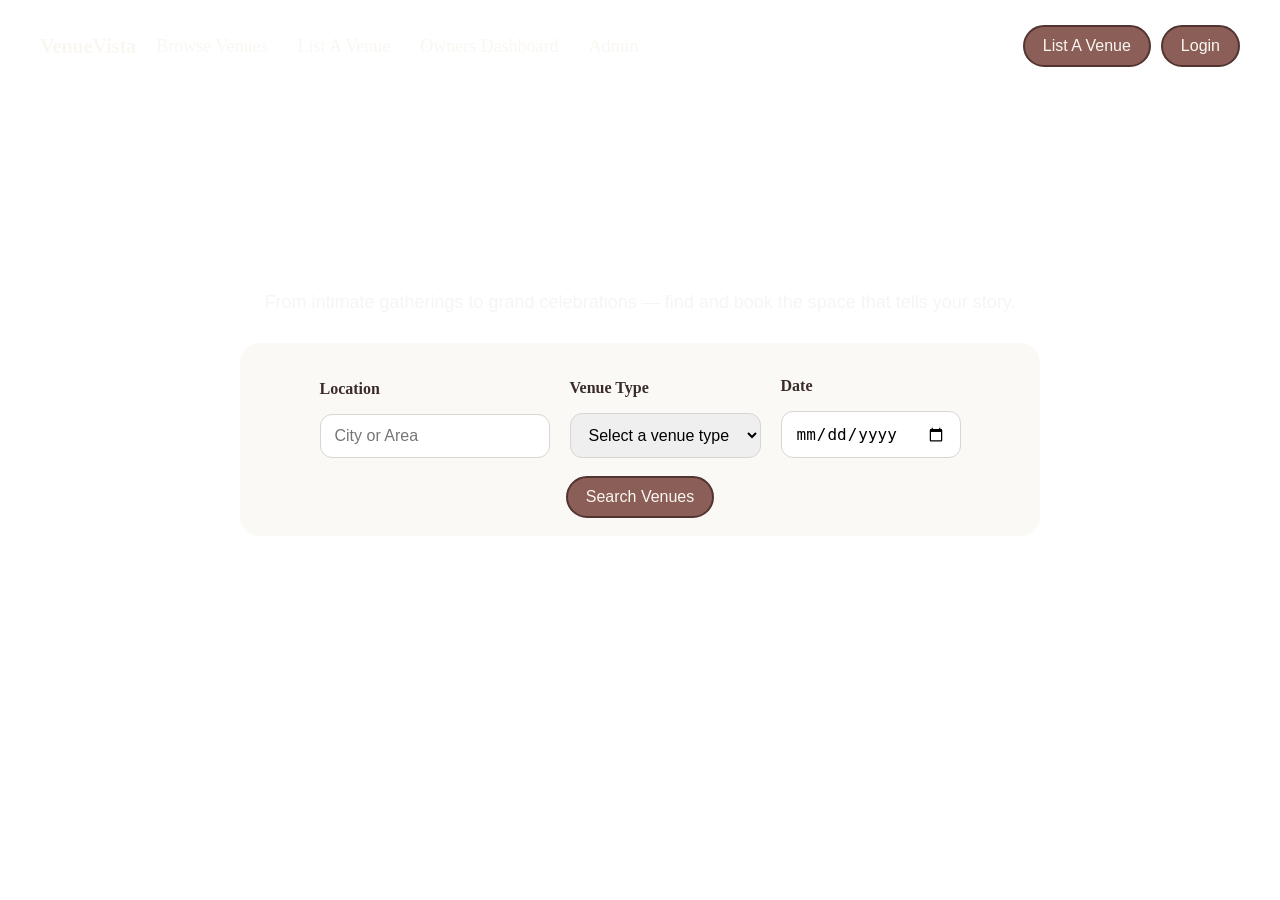
==== frontend/index.html @ 010f822f "first commit" ====
<!doctype html>
<html lang="en">
  <head>
    <meta charset="UTF-8" />
    <meta name="viewport" content="width=device-width, initial-scale=1.0" />
    <title>Hall Reservation system</title>
    <link rel="stylesheet" href="style.css" />
  </head>
  <body>
    <div id="container">
      <div id="nav-bar">
        <a id="logo" href="#">VenueVista</a>
        <nav id="nav-links">
          <a>Browse Venues</a>
          <a>List A Venue</a>
          <a>Owners Dashboard</a>
          <a>Admin</a>
        </nav>
        <div id="nav-buttons">
          <button id="list-venue-button">List A Venue</button>
          <button id="login-button">Login</button>
        </div>
      </div>
    </div>

    <section id="hero-section">
      <div id="hero-text">
        <p id="hero-title">DISCOVER EXTRAORDINARY SPACES</p>
        <h1 id="hero-heading">Every Moment Deserves a Perfect Venue</h1>
        <p id="hero-description">
          From intimate gatherings to grand celebrations — find and book the
          space that tells your story.
        </p>

        <div id="venue-search">
          <div id="venue-search-inputs">
            <div id="location-search">
              <p>Location</p>
              <input type="text" placeholder="City or Area" />
            </div>

            <div id="venue-type-search">
              <p>Venue Type</p>
              <select
                id="venue-type-select"
                name="venueType"
                title="Select a venue type"
                required
              >
                <option value="" selected disabled>Select a venue type</option>
                <option value="Wedding Venue">Wedding Venue</option>
                <option value="Banquet Hall">Banquet Hall</option>
                <option value="Hotel">Hotel</option>
                <option value="Conference Venue">Conference Venue</option>
                <option value="Garden Venue">Garden Venue</option>
                <option value="Seminar Hall">Seminar Hall</option>
                <option value="Auditorium">Auditorium</option>
                <option value="Rooftop venue">Rooftop venue</option>
                <option value="Meeting">Meeting</option>
              </select>
            </div>

            <div id="date-search">
              <p>Date</p>
              <input type="date" name="eventDate" placeholder="Select a date" />
            </div>
          </div>

          <div id="search-btn-container">
            <button id="search-venues-button">Search Venues</button>
          </div>
        </div>
      </div>
    </section>
  </body>
</html>
---- frontend/style.css ----
body {
  margin: 0;
  background-image: url('https://images.unsplash.com/photo-1519225421980-715cb0215aed?w=1920&auto=format&fit=crop&q=80');
  background-size: cover;
  background-position: center;
  background-repeat: no-repeat;
  min-height: 100vh;
}

#container {
  width: 100%;
}

#nav-bar {
  display: flex;
  justify-content: space-between;
  align-items: center;
  gap: 20px;
  min-height: 60px;
  padding: 16px 40px;
  background-color: transparent;
  font-size: 18px;
  color: #faf7f2;
}

#nav-links {
  display: flex;
  gap: 30px;
  flex-wrap: wrap;
  justify-content: center;
}

#nav-links a {
  color: #faf7f2;
  text-decoration: none;
  cursor: pointer;
}

#nav-buttons {
  display: flex;
  gap: 10px;
  margin-left: auto;
}

#login-button,
#list-venue-button,
#search-venues-button {
  color: #faf7f2;
  background-color: #8c5e58;
  border: 2px solid #523530;
  border-radius: 50px;
  padding: 10px 18px;
  cursor: pointer;
  font-size: 16px;
}

#logo {
  display: flex;
  font-size: 20px;
  font-weight: bold;
  text-decoration: none;
  color: #faf7f2;
}

#hero-section {
  display: flex;
  justify-content: center;
  align-items: center;
  padding: 40px 20px 60px;
  background-size: cover;
  background-position: center;
  color: white;
  text-align: center;
}

#hero-text {
  width: min(1200px, 90vw);
  padding: 20px;
  background-color: transparent;
  border-radius: 10px;
}

#hero-title {
  font-size: 14px;
  font-family: Inter, sans-serif;
  letter-spacing: 0.15em;
  font-weight: 600;
}

#hero-heading {
  font-size: clamp(2.5rem, 5vw, 5.5rem);
  margin: 20px 0;
  line-height: 1.1;
}

#hero-description {
  font-size: 18px;
  margin-bottom: 30px;
  font-family: Inter, sans-serif;
  color: #f5f5f5;
}

#venue-search {
  display: flex;
  flex-direction: column;
  justify-content: center;
  align-items: center;
  background-color: rgba(250, 247, 242, 0.7);
  width: min(800px, 85vw);
  margin: 0 auto;
  padding: 18px 20px;
  border-radius: 20px;
  box-sizing: border-box;
}

#venue-search-inputs {
  display: flex;
  flex-direction: row;
  flex-wrap: wrap;
  gap: 20px;
  justify-content: center;
  align-items: end;
  width: 100%;
}

#location-search,
#venue-type-search,
#date-search {
  display: flex;
  flex-direction: column;
  align-items: flex-start;
  min-width: 180px;
  color: #3b2c2a;
  font-weight: 600;
}

#location-search input,
#venue-type-select,
#date-search input {
  width: 100%;
  min-width: 180px;
  padding: 12px 14px;
  border: 1px solid #d9d5d0;
  border-radius: 12px;
  font-size: 16px;
  box-sizing: border-box;
}

#search-btn-container {
  margin-top: 18px;
}

@media (max-width: 768px) {
  #nav-bar {
    flex-wrap: wrap;
    justify-content: center;
    padding: 18px 20px;
  }

  #nav-links {
    gap: 12px 20px;
  }

  #nav-buttons {
    margin-left: 0;
    width: 100%;
    justify-content: center;
  }

  #venue-search-inputs {
    flex-direction: column;
    align-items: stretch;
  }

  #location-search,
  #venue-type-search,
  #date-search {
    width: 100%;
  }

  #location-search input,
  #venue-type-select,
  #date-search input {
    width: 100%;
  }
}
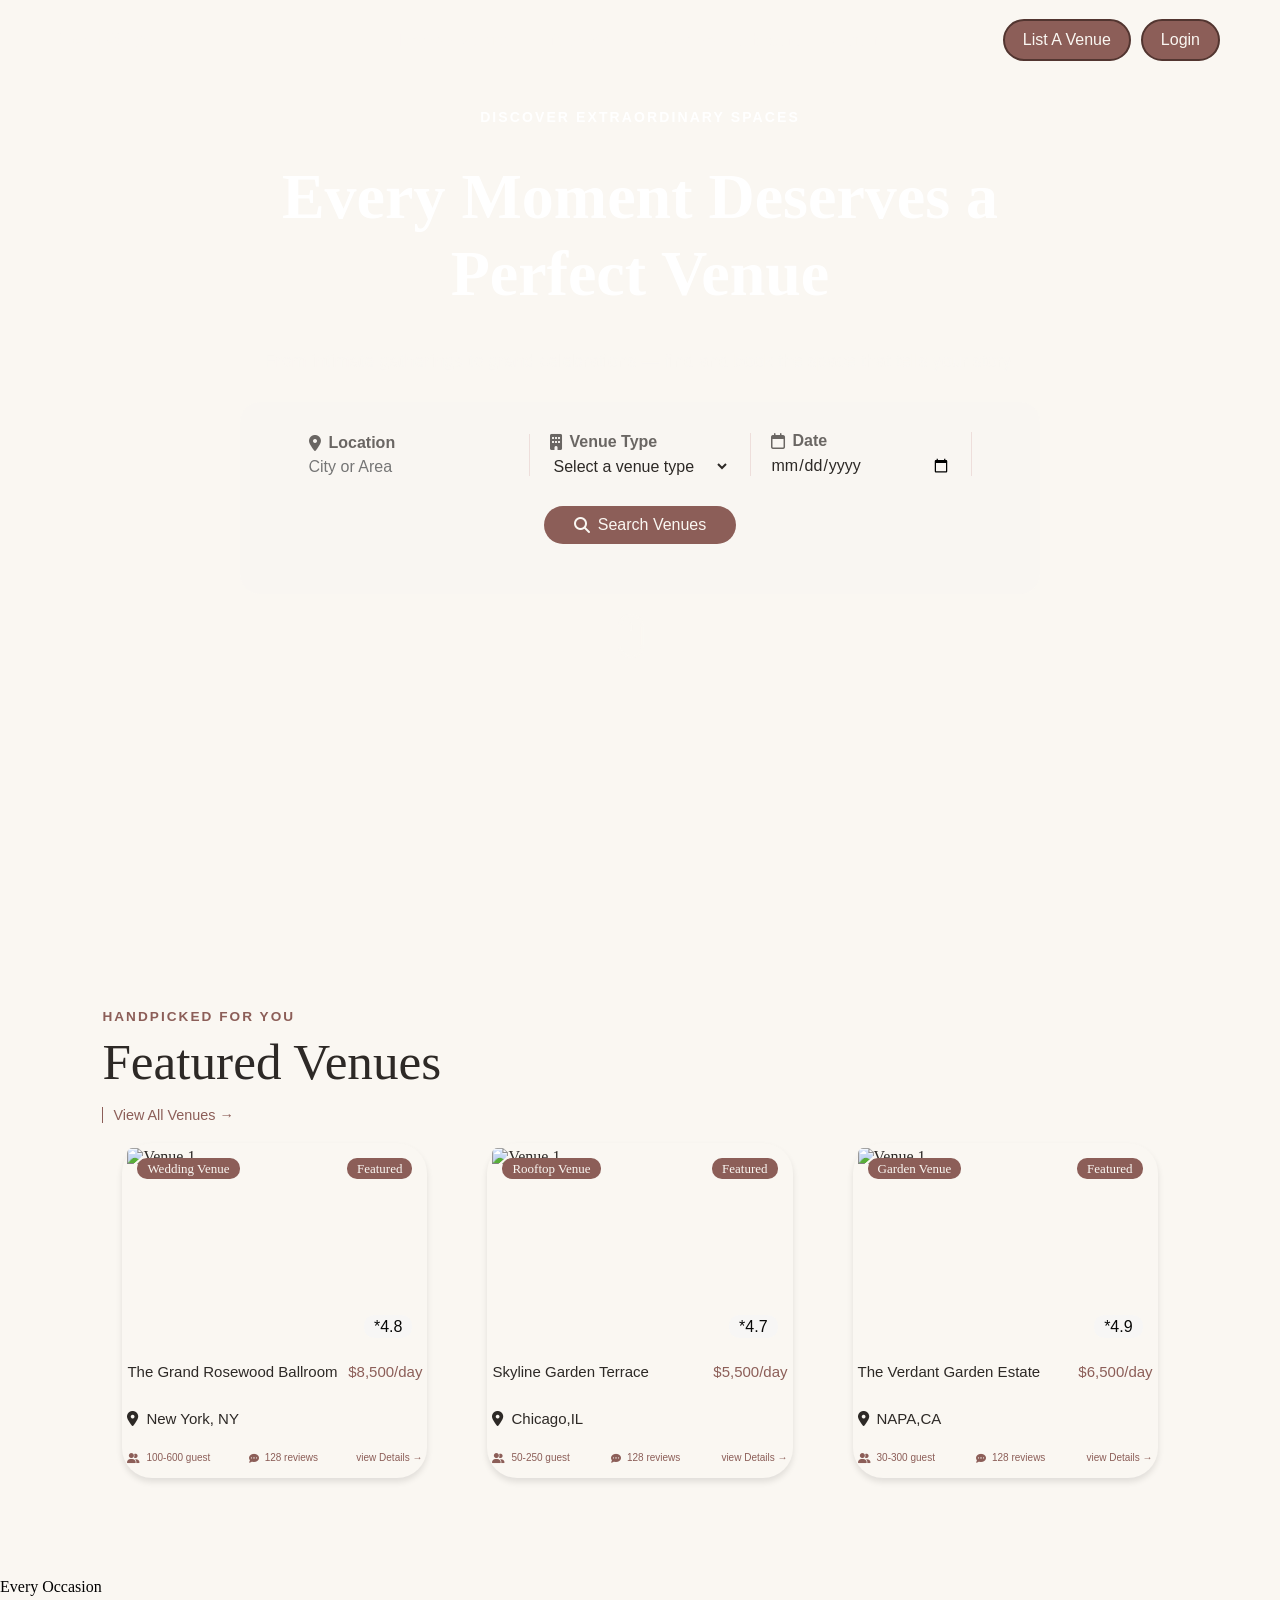
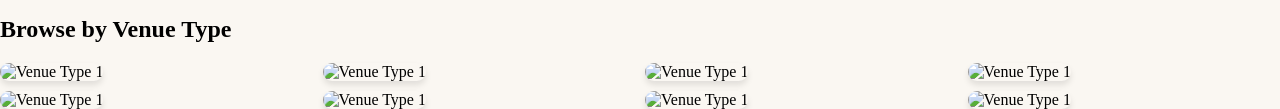
==== commit 6518e3b1: "add hero section, venue search form, and featured venues; enhance styles" ====
--- a/frontend/index.html
+++ b/frontend/index.html
@@ -4,26 +4,33 @@
     <meta charset="UTF-8" />
     <meta name="viewport" content="width=device-width, initial-scale=1.0" />
     <title>Hall Reservation system</title>
+    <link
+      rel="stylesheet"
+      href="https://cdnjs.cloudflare.com/ajax/libs/font-awesome/6.7.2/css/all.min.css"
+      integrity="sha512-Evv84Mr4kqVGRNSgIGL/F/aIDqQb7xQ2vcrdIwxfjThSH8CSR7PBEakCr51Ck+w+/U6swU2Im1vVX0SVk9ABhg=="
+      crossorigin="anonymous"
+      referrerpolicy="no-referrer"
+    />
     <link rel="stylesheet" href="style.css" />
   </head>
   <body>
-    <div id="container">
-      <div id="nav-bar">
-        <a id="logo" href="#">VenueVista</a>
-        <nav id="nav-links">
-          <a>Browse Venues</a>
-          <a>List A Venue</a>
-          <a>Owners Dashboard</a>
-          <a>Admin</a>
-        </nav>
-        <div id="nav-buttons">
-          <button id="list-venue-button">List A Venue</button>
-          <button id="login-button">Login</button>
+    <section id="hero-section">
+      <div id="container">
+        <div id="nav-bar">
+          <a id="logo" href="#">VenueVista</a>
+          <nav id="nav-links">
+            <a>Browse Venues</a>
+            <a>List A Venue</a>
+            <a>Owners Dashboard</a>
+            <a>Admin</a>
+          </nav>
+          <div id="nav-buttons">
+            <button id="list-venue-button">List A Venue</button>
+            <button id="login-button">Login</button>
+          </div>
         </div>
       </div>
-    </div>
-
-    <section id="hero-section">
+
       <div id="hero-text">
         <p id="hero-title">DISCOVER EXTRAORDINARY SPACES</p>
         <h1 id="hero-heading">Every Moment Deserves a Perfect Venue</h1>
@@ -32,15 +39,26 @@
           space that tells your story.
         </p>
 
-        <div id="venue-search">
+        <form id="venue-search">
           <div id="venue-search-inputs">
             <div id="location-search">
-              <p>Location</p>
-              <input type="text" placeholder="City or Area" />
+              <p>
+                <i class="fa-solid fa-location-dot" aria-hidden="true"></i>
+                Location
+              </p>
+              <input
+                id="location-input"
+                type="text"
+                placeholder="City or Area"
+                required
+              />
             </div>
 
             <div id="venue-type-search">
-              <p>Venue Type</p>
+              <p>
+                <i class="fa-solid fa-building" aria-hidden="true"></i> Venue
+                Type
+              </p>
               <select
                 id="venue-type-select"
                 name="venueType"
@@ -61,16 +79,161 @@
             </div>
 
             <div id="date-search">
-              <p>Date</p>
-              <input type="date" name="eventDate" placeholder="Select a date" />
+              <p>
+                <i class="fa-regular fa-calendar" aria-hidden="true"></i> Date
+              </p>
+              <input
+                id="event-date-input"
+                type="date"
+                name="eventDate"
+                placeholder="Select a date"
+                required
+              />
             </div>
           </div>
 
           <div id="search-btn-container">
-            <button id="search-venues-button">Search Venues</button>
-          </div>
+            <button id="search-venues-button" type="submit">
+              <i class="fa-solid fa-magnifying-glass" aria-hidden="true"></i>
+              Search Venues
+            </button>
+          </div>
+          <p id="search-message" role="status" aria-live="polite"></p>
+        </form>
+        <div id="mouse-image">
+          <img src="images/mouse.png" alt="Hero Image" />
         </div>
       </div>
     </section>
+
+    <section id="featured-venue">
+      <div>
+        <p>Handpicked for You</p>
+        <h2>Featured Venues</h2>
+        <a href="#">View All Venues →</a>
+
+        <div id="featured-venue-cards">
+          <div id="venue-card">
+            <div id="venue-card-image">
+              <img
+                src="https://images.unsplash.com/photo-1519225421980-715cb0215aed?w=1920&auto=format&fit=crop&q=80"
+                alt="Venue 1"
+              />
+              <div id="hall-type-tag">Wedding Venue</div>
+              <div id="featured-tag">Featured</div>
+              <div id="rating-tag">*4.8</div>
+            </div>
+
+            <div id="location-details">
+              <p>The Grand Rosewood Ballroom</p>
+              <p id="cost">$8,500/day</p><br>
+              <p>
+                <i class="fa-solid fa-location-dot" aria-hidden="true"></i> New
+                York, NY
+              </p>
+              
+            </div>
+            <div id="hall-details">
+              <p>
+                <i class="fa-solid fa-user-group" aria-hidden="true"></i>
+                100-600 guest
+              </p>
+              <p>
+                <i class="fa-solid fa-comment-dots" aria-hidden="true"></i> 128
+                reviews
+              </p>
+              <a href="#">view Details → </a>
+            </div>
+          </div>
+
+          <div id="venue-card">
+            <div id="venue-card-image">
+              <img
+                src="https://images.unsplash.com/photo-1555396273-367ea4eb4db5?w=1200&auto=format&fit=crop&q=80"
+                alt="Venue 1"
+              />
+              <div id="hall-type-tag">Rooftop Venue</div>
+              <div id="featured-tag">Featured</div>
+              <div id="rating-tag">*4.7</div>
+            </div>
+
+            <div id="location-details">
+              <p>Skyline Garden Terrace</p>
+              <p id="cost">$5,500/day</p><br>
+              <p>
+                <i class="fa-solid fa-location-dot" aria-hidden="true"></i>
+                Chicago,IL
+              </p>
+              
+            </div>
+            <div id="hall-details">
+              <p>
+                <i class="fa-solid fa-user-group" aria-hidden="true"></i> 50-250
+                guest
+              </p>
+              <p>
+                <i class="fa-solid fa-comment-dots" aria-hidden="true"></i> 128
+                reviews
+              </p>
+              <a href="#">view Details → </a>
+            </div>
+          </div>
+
+          <div id="venue-card">
+            <div id="venue-card-image">
+              <img
+                src="https://images.unsplash.com/photo-1530103862676-de8c9debad1d?w=1200&auto=format&fit=crop&q=80"
+                alt="Venue 1"
+              />
+              <div id="hall-type-tag">Garden Venue</div>
+              <div id="featured-tag">Featured</div>
+              <div id="rating-tag">*4.9</div>
+            </div>
+
+            <div id="location-details">
+              <p>The Verdant Garden Estate</p>
+              <p id="cost">$6,500/day</p><br>
+              <p id>
+                <i class="fa-solid fa-location-dot" aria-hidden="true"></i>
+                NAPA,CA
+              </p>
+              
+            </div>
+            <div id="hall-details">
+              <p>
+                <i class="fa-solid fa-user-group" aria-hidden="true"></i> 30-300
+                guest
+              </p>
+              <p>
+                <i class="fa-solid fa-comment-dots" aria-hidden="true"></i> 128
+                reviews
+              </p>
+              <a href="#">view Details → </a>
+            </div>
+          </div>
+        </div>
+      </div>
+    </section>
+
+    <section id="browse-venue-type">
+      <div>
+
+       <p>Every Occasion</p>
+       <h1>Browse by Venue Type</h1>
+
+       <div id="venue-type-cards">
+        <div><img src="https://images.unsplash.com/photo-1519167758481-83f550bb49b3?w=400&auto=format&fit=crop&q=60" alt="Venue Type 1"></div>
+        <div><img src="https://images.unsplash.com/photo-1464366400600-7168b8af9bc3?w=400&auto=format&fit=crop&q=60" alt="Venue Type 1"></div>
+        <div><img src="https://images.unsplash.com/photo-1511578314322-379afb476865?w=400&auto=format&fit=crop&q=60" alt="Venue Type 1"></div>
+        <div><img src="https://images.unsplash.com/photo-1530103862676-de8c9debad1d?w=400&auto=format&fit=crop&q=60"" alt="Venue Type 1"></div>
+        <div><img src="https://images.unsplash.com/photo-1555396273-367ea4eb4db5?w=400&auto=format&fit=crop&q=60" alt="Venue Type 1"></div>
+        <div><img src="https://images.unsplash.com/photo-1566073771259-6a8506099945?w=400&auto=format&fit=crop&q=60" alt="Venue Type 1"></div>
+        <div><img src="https://images.unsplash.com/photo-1540575467063-178a50c2df87?w=400&auto=format&fit=crop&q=60"" alt="Venue Type 1"></div>
+        <div><img src="https://images.unsplash.com/photo-1497366216548-37526070297c?w=400&auto=format&fit=crop&q=60" alt="Venue Type 1"></div>
+       </div>
+
+      </div>
+    </section>
+    <script src="script.js" defer></script>
   </body>
 </html>
--- a/frontend/style.css
+++ b/frontend/style.css
@@ -1,5 +1,21 @@
 body {
   margin: 0;
+  font-family: Georgia, serif;
+  background-color: #faf7f2;
+  background-size: cover;
+  background-position: center;
+  background-repeat: no-repeat;
+  min-height: 100vh;
+}
+
+#hero-section {
+  display: flex;
+  flex-direction: column;
+  align-items: stretch;
+  justify-content: flex-start;
+  padding: 5px 20px 40px;
+  color: white;
+  text-align: center;
   background-image: url('https://images.unsplash.com/photo-1519225421980-715cb0215aed?w=1920&auto=format&fit=crop&q=80');
   background-size: cover;
   background-position: center;
@@ -9,18 +25,21 @@
 
 #container {
   width: 100%;
+ 
 }
 
 #nav-bar {
-  display: flex;
-  justify-content: space-between;
+  display: grid;
+  grid-template-columns: 1fr auto 1fr;
   align-items: center;
   gap: 20px;
   min-height: 60px;
-  padding: 16px 40px;
+  padding: 5px 40px;
   background-color: transparent;
   font-size: 18px;
   color: #faf7f2;
+ 
+ 
 }
 
 #nav-links {
@@ -28,6 +47,7 @@
   gap: 30px;
   flex-wrap: wrap;
   justify-content: center;
+  justify-self: center;
 }
 
 #nav-links a {
@@ -39,7 +59,7 @@
 #nav-buttons {
   display: flex;
   gap: 10px;
-  margin-left: auto;
+  justify-self: end;
 }
 
 #login-button,
@@ -62,19 +82,13 @@
   color: #faf7f2;
 }
 
-#hero-section {
-  display: flex;
-  justify-content: center;
-  align-items: center;
-  padding: 40px 20px 60px;
-  background-size: cover;
-  background-position: center;
-  color: white;
-  text-align: center;
-}
-
 #hero-text {
+  display: flex;
+  flex-direction: column;
+  align-items: center;
+  box-sizing: border-box;
   width: min(1200px, 90vw);
+  margin: 0 auto;
   padding: 20px;
   background-color: transparent;
   border-radius: 10px;
@@ -88,16 +102,20 @@
 }
 
 #hero-heading {
+  font-family: Cormorant-Garamond,serif;
   font-size: clamp(2.5rem, 5vw, 5.5rem);
   margin: 20px 0;
-  line-height: 1.1;
+  line-height: 1.2;
+  max-width: 800px;
+  align-self: center;
+  justify-self: center;
 }
 
 #hero-description {
   font-size: 18px;
   margin-bottom: 30px;
   font-family: Inter, sans-serif;
-  color: #f5f5f5;
+  color: #faf7f2b3;
 }
 
 #venue-search {
@@ -121,6 +139,7 @@
   justify-content: center;
   align-items: end;
   width: 100%;
+  padding: 12px;
 }
 
 #location-search,
@@ -130,8 +149,20 @@
   flex-direction: column;
   align-items: flex-start;
   min-width: 180px;
-  color: #3b2c2a;
-  font-weight: 600;
+  color: #2d2926b3;
+  border-right: 1px solid #d4a5a54d;
+  font-family: Inter, sans-serif;
+  font-weight: 700;
+  padding-right: 20px;
+}
+
+#location-search p,
+#venue-type-search p,
+#date-search p {
+  margin: 0 0 6px;
+  display: inline-flex;
+  align-items: center;
+  gap: 8px;
 }
 
 #location-search input,
@@ -139,20 +170,40 @@
 #date-search input {
   width: 100%;
   min-width: 180px;
-  padding: 12px 14px;
-  border: 1px solid #d9d5d0;
+  padding: 0 0;
   border-radius: 12px;
   font-size: 16px;
   box-sizing: border-box;
+  border: none;
+  background-color: transparent;
+  color:#2d2926;
+  font-family: Inter, sans-serif;
 }
 
 #search-btn-container {
   margin-top: 18px;
+
+}
+
+#search-venues-button {
+  display: inline-flex;
+  align-items: center;
+  justify-content: center;
+  gap: 8px;
+  width: 100%;
+  max-width: 200px;
+  padding: 10px 30px;
+  font-size: 16px;
+  border-radius: 50px;
+  background-color: #8c5e58;
+  color: #faf7f2;
+  border: none;
+  cursor: pointer;
 }
 
 @media (max-width: 768px) {
   #nav-bar {
-    flex-wrap: wrap;
+    grid-template-columns: 1fr;
     justify-content: center;
     padding: 18px 20px;
   }
@@ -184,3 +235,225 @@
     width: 100%;
   }
 }
+
+#mouse-image img{
+  width: 44px;
+  margin:20px;
+  animation: mouse-bob 1.8s ease-in-out infinite;
+  transform-origin: center;
+}
+
+@keyframes mouse-bob {
+  0%,
+  100% {
+    transform: translateY(0);
+    opacity: 0.95;
+  }
+  50% {
+    transform: translateY(10px);
+    opacity: 0.65;
+  }
+}
+
+@media (prefers-reduced-motion: reduce) {
+  #mouse-image img {
+    animation: none;
+  }
+}
+
+#search-message {
+  min-height: 1.25em;
+  margin: 12px 0 0;
+  color: #523530;
+  font-family: Georgia, serif;
+}
+
+#featured-venue {
+  padding: 64px 8vw;
+  color: #2d2926;
+  background: #faf7f2;
+}
+
+#featured-venue > div > p {
+  margin: 0 0 8px;
+  color: #8c5e58;
+  font-family: Arial, sans-serif;
+  font-size: 0.85rem;
+  font-weight: 700;
+  letter-spacing: 0.15em;
+  text-transform: uppercase;
+}
+
+#featured-venue h2 {
+  margin: 0;
+  font-size: clamp(1rem, 4vw, 3.5rem);
+  font-family: Cormorant-Garamond, serif;
+  font-weight: 100;
+}
+
+#featured-venue > div > a {
+  display: flex;
+  margin-top: 16px;
+  font-family: Inter, sans-serif;
+  font-size: 0.9rem;
+  color: #8c5e58;
+  text-decoration:none;
+  padding: 0 10px;
+  border-left: 1px solid #8c5e58;
+  justify-self: flex-end;
+}
+
+#featured-venue-cards{
+  display: grid;
+  grid-template-columns: repeat(3, 1fr);
+  gap: 20px;
+}
+
+#venue-card {
+  padding: 5px;
+  margin: 20px;
+  background-color: #faf7f2;
+  border-radius: 30px;
+  box-shadow: 0px 4px 6px rgba(0, 0, 0, 0.1);
+  transform: scale(1);
+  transition: transform 0.7s ease-out, box-shadow 0.7s ease-out;
+}
+
+#venue-card:hover{
+  transform: scale(1.05);
+  box-shadow: 0px 12px 24px rgba(0, 0, 0, 0.16);
+  transition: transform 0.4s ease-in, box-shadow 0.4s ease-in;
+}
+
+
+#venue-card img {
+  width: 100%;
+  height: 100%;
+  border-radius: 5px;
+  display: block;
+  object-fit: cover;
+}
+
+#venue-card-image {
+  position: relative;
+  border-radius: 5px;
+  overflow: hidden;
+  height:200px;
+}
+
+
+#hall-type-tag,#featured-tag{
+  background-color: #8c5e58;
+  border-radius: 10px;
+  width: fit-content;
+  padding: 2.5px 10px;
+  font-size: small;
+  color:#faf7f2;
+  position: absolute;
+  top: 10px;
+  z-index: 1;
+}
+
+#hall-type-tag{
+  left: 10px;
+}
+
+#featured-tag{
+  right: 10px;
+  font-family:Cormorant-Garamond,serif;
+}
+
+#location-details p{
+letter-spacing: 0;
+font-family:Inter,sans-serif;
+display: inline-flex;
+align-items: center;
+font-size: 15px;
+gap: 8px;
+}
+
+#cost{
+  font-family:Inter,sans-serif;
+  font-size: 15px;
+  color:#8c5e58;
+  letter-spacing: 0;
+  float:inline-end;
+  
+
+}
+
+#rating-tag{
+  font-family:Inter,sans-serif;
+  background-color: #f7f6f6b2;
+  border-radius: 10px;
+  width: fit-content;
+  padding: 2.5px 10px;
+  font-size: medium;
+  color:#080807;
+  position: absolute;
+  bottom: 10px;
+  right: 10px;
+}
+
+#hall-details{
+  display: flex;
+  justify-content: space-between;
+  align-items: center;
+  font-family: Inter, sans-serif;
+  font-size: 10px;
+  color:#8c5e58;
+  letter-spacing: normal;
+}
+
+#hall-details p {
+  display: inline-flex;
+  align-items: center;
+  gap: 6px;
+}
+
+#hall-details a{
+  text-decoration:none;
+  justify-content: space-between;
+  align-items: center;
+  font-family: Inter, sans-serif;
+  font-size: 10px;
+  color: #8c5e58;
+}
+
+
+@media (max-width: 1024px) {
+  #featured-venue-cards {
+    grid-template-columns: repeat(2, 1fr);
+  }
+}
+
+@media (max-width: 640px) {
+  #featured-venue-cards {
+    grid-template-columns: 1fr;
+  }
+
+  #venue-card {
+    margin: 12px 0;
+  }
+}
+
+
+
+#venue-type-cards{
+  display: grid;
+  grid-template-columns: repeat(4, 1fr);
+  gap: 10px;
+ 
+}
+
+#venue-type-cards div img{
+  background-color: #faf7f2;
+  border-radius: 30px;
+  box-shadow: 0px 4px 6px rgba(0, 0, 0, 0.1);
+  width: 250px;
+  height: 125px;
+}
+
+#browse-venue-type div p{
+
+}
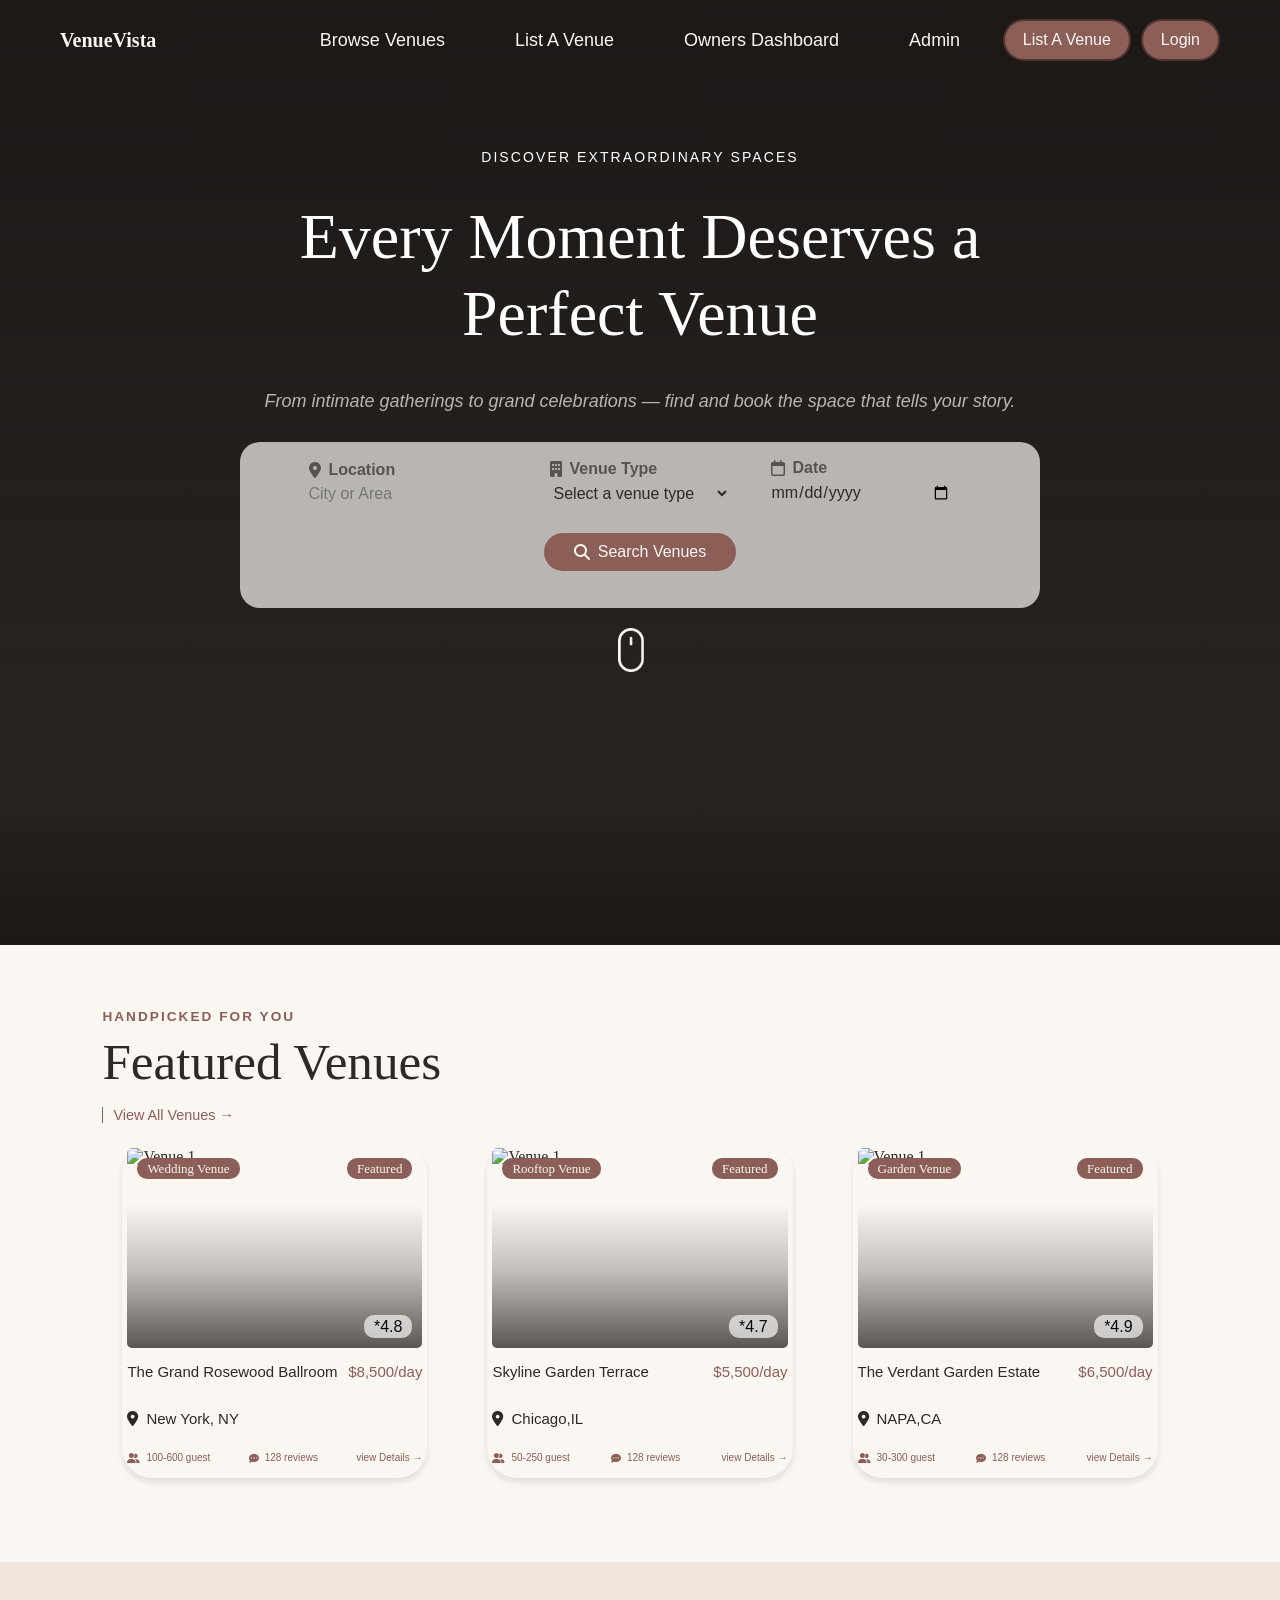
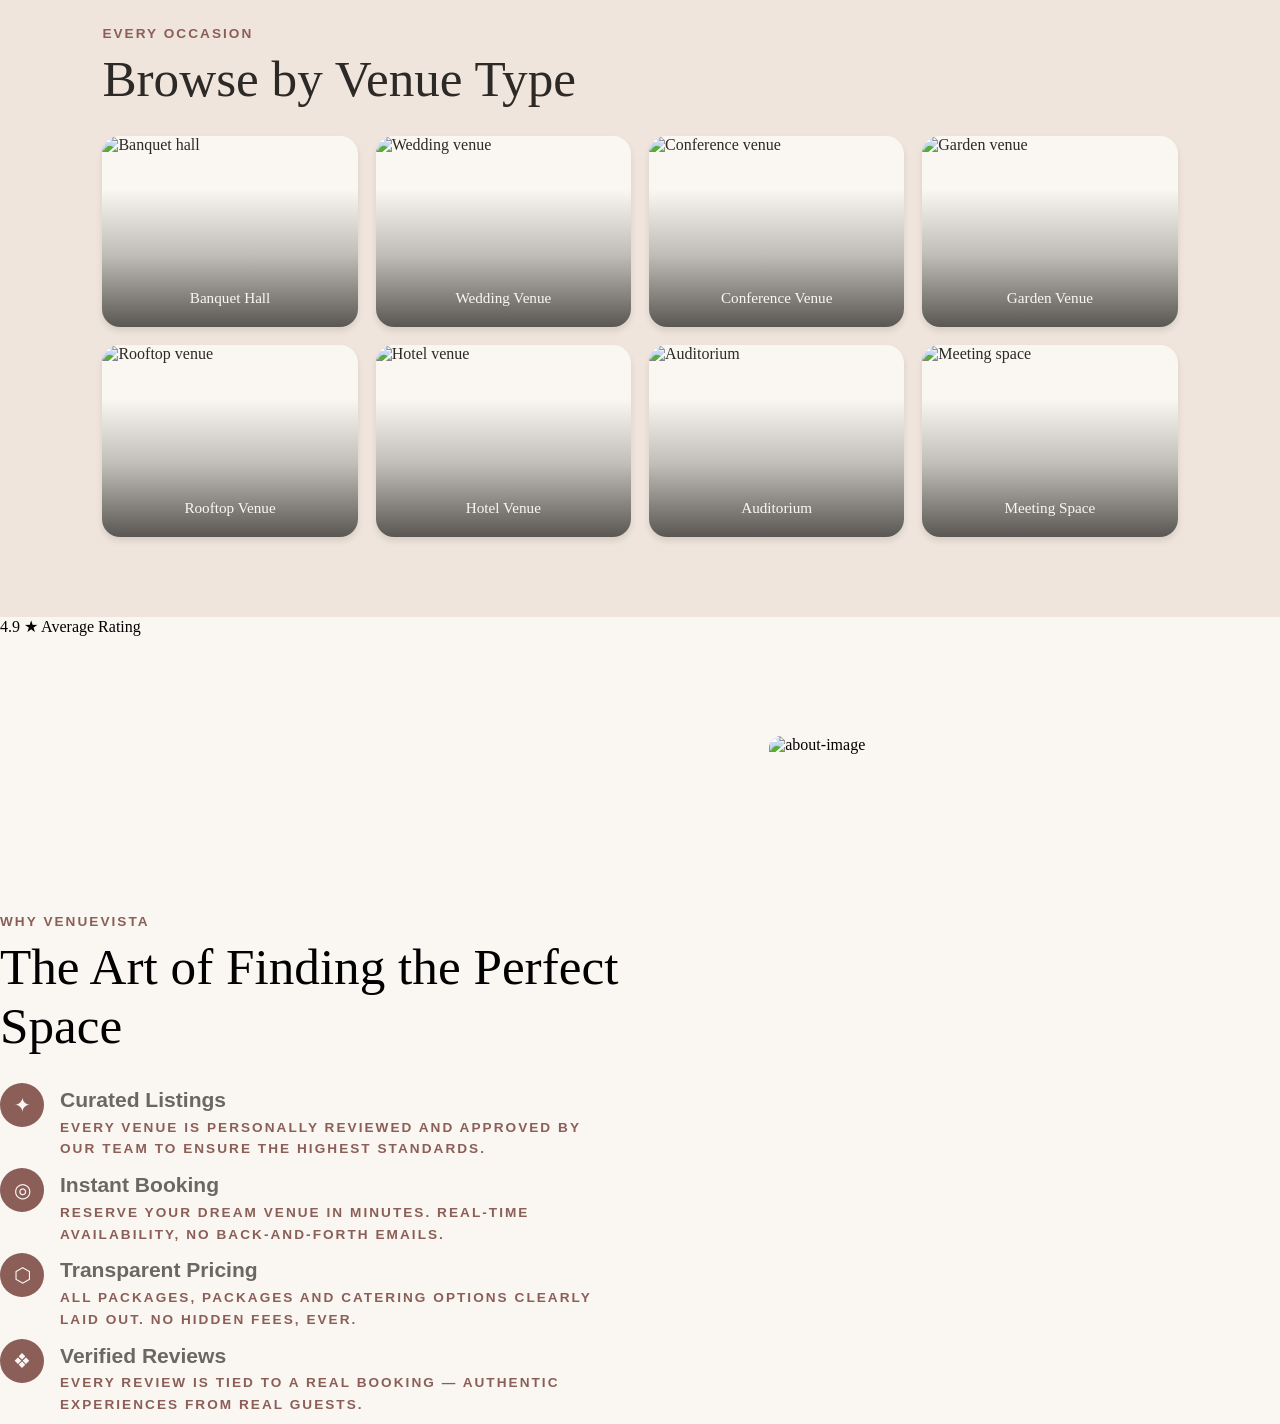
==== commit 33ca4a9f: "refactor venue card structure and styles; enhance hero section visuals and layout" ====
--- a/frontend/index.html
+++ b/frontend/index.html
@@ -113,27 +113,27 @@
         <a href="#">View All Venues →</a>
 
         <div id="featured-venue-cards">
-          <div id="venue-card">
-            <div id="venue-card-image">
+          <div class="venue-card">
+            <div class="venue-card-image">
               <img
                 src="https://images.unsplash.com/photo-1519225421980-715cb0215aed?w=1920&auto=format&fit=crop&q=80"
                 alt="Venue 1"
               />
-              <div id="hall-type-tag">Wedding Venue</div>
-              <div id="featured-tag">Featured</div>
-              <div id="rating-tag">*4.8</div>
-            </div>
-
-            <div id="location-details">
+              <div class="hall-type-tag">Wedding Venue</div>
+              <div class="featured-tag">Featured</div>
+              <div class="rating-tag">*4.8</div>
+            </div>
+
+            <div class="location-details">
               <p>The Grand Rosewood Ballroom</p>
-              <p id="cost">$8,500/day</p><br>
+              <p class="cost">$8,500/day</p>
+              <br />
               <p>
                 <i class="fa-solid fa-location-dot" aria-hidden="true"></i> New
                 York, NY
               </p>
-              
-            </div>
-            <div id="hall-details">
+            </div>
+            <div class="hall-details">
               <p>
                 <i class="fa-solid fa-user-group" aria-hidden="true"></i>
                 100-600 guest
@@ -146,27 +146,27 @@
             </div>
           </div>
 
-          <div id="venue-card">
-            <div id="venue-card-image">
+          <div class="venue-card">
+            <div class="venue-card-image">
               <img
                 src="https://images.unsplash.com/photo-1555396273-367ea4eb4db5?w=1200&auto=format&fit=crop&q=80"
                 alt="Venue 1"
               />
-              <div id="hall-type-tag">Rooftop Venue</div>
-              <div id="featured-tag">Featured</div>
-              <div id="rating-tag">*4.7</div>
-            </div>
-
-            <div id="location-details">
+              <div class="hall-type-tag">Rooftop Venue</div>
+              <div class="featured-tag">Featured</div>
+              <div class="rating-tag">*4.7</div>
+            </div>
+
+            <div class="location-details">
               <p>Skyline Garden Terrace</p>
-              <p id="cost">$5,500/day</p><br>
+              <p class="cost">$5,500/day</p>
+              <br />
               <p>
                 <i class="fa-solid fa-location-dot" aria-hidden="true"></i>
                 Chicago,IL
               </p>
-              
-            </div>
-            <div id="hall-details">
+            </div>
+            <div class="hall-details">
               <p>
                 <i class="fa-solid fa-user-group" aria-hidden="true"></i> 50-250
                 guest
@@ -179,27 +179,27 @@
             </div>
           </div>
 
-          <div id="venue-card">
-            <div id="venue-card-image">
+          <div class="venue-card">
+            <div class="venue-card-image">
               <img
                 src="https://images.unsplash.com/photo-1530103862676-de8c9debad1d?w=1200&auto=format&fit=crop&q=80"
                 alt="Venue 1"
               />
-              <div id="hall-type-tag">Garden Venue</div>
-              <div id="featured-tag">Featured</div>
-              <div id="rating-tag">*4.9</div>
-            </div>
-
-            <div id="location-details">
+              <div class="hall-type-tag">Garden Venue</div>
+              <div class="featured-tag">Featured</div>
+              <div class="rating-tag">*4.9</div>
+            </div>
+
+            <div class="location-details">
               <p>The Verdant Garden Estate</p>
-              <p id="cost">$6,500/day</p><br>
-              <p id>
+              <p class="cost">$6,500/day</p>
+              <br />
+              <p>
                 <i class="fa-solid fa-location-dot" aria-hidden="true"></i>
                 NAPA,CA
               </p>
-              
-            </div>
-            <div id="hall-details">
+            </div>
+            <div class="hall-details">
               <p>
                 <i class="fa-solid fa-user-group" aria-hidden="true"></i> 30-300
                 guest
@@ -216,22 +216,110 @@
     </section>
 
     <section id="browse-venue-type">
-      <div>
-
-       <p>Every Occasion</p>
-       <h1>Browse by Venue Type</h1>
-
-       <div id="venue-type-cards">
-        <div><img src="https://images.unsplash.com/photo-1519167758481-83f550bb49b3?w=400&auto=format&fit=crop&q=60" alt="Venue Type 1"></div>
-        <div><img src="https://images.unsplash.com/photo-1464366400600-7168b8af9bc3?w=400&auto=format&fit=crop&q=60" alt="Venue Type 1"></div>
-        <div><img src="https://images.unsplash.com/photo-1511578314322-379afb476865?w=400&auto=format&fit=crop&q=60" alt="Venue Type 1"></div>
-        <div><img src="https://images.unsplash.com/photo-1530103862676-de8c9debad1d?w=400&auto=format&fit=crop&q=60"" alt="Venue Type 1"></div>
-        <div><img src="https://images.unsplash.com/photo-1555396273-367ea4eb4db5?w=400&auto=format&fit=crop&q=60" alt="Venue Type 1"></div>
-        <div><img src="https://images.unsplash.com/photo-1566073771259-6a8506099945?w=400&auto=format&fit=crop&q=60" alt="Venue Type 1"></div>
-        <div><img src="https://images.unsplash.com/photo-1540575467063-178a50c2df87?w=400&auto=format&fit=crop&q=60"" alt="Venue Type 1"></div>
-        <div><img src="https://images.unsplash.com/photo-1497366216548-37526070297c?w=400&auto=format&fit=crop&q=60" alt="Venue Type 1"></div>
-       </div>
-
+      <div id="venue-card-container">
+        <p>Every Occasion</p>
+        <h1>Browse by Venue Type</h1>
+
+        <div id="venue-type-cards">
+          <div class="venue-type-card">
+           
+            <img
+              src="https://images.unsplash.com/photo-1519167758481-83f550bb49b3?w=400&auto=format&fit=crop&q=60"
+              alt="Banquet hall"/>
+             <p>Banquet Hall</p>
+          </div>
+          <div class="venue-type-card">
+            <img
+              src="https://images.unsplash.com/photo-1464366400600-7168b8af9bc3?w=400&auto=format&fit=crop&q=60"
+              alt="Wedding venue"/>
+            <p>Wedding Venue</p>
+          </div>
+          <div class="venue-type-card">
+            <img
+              src="https://images.unsplash.com/photo-1511578314322-379afb476865?w=400&auto=format&fit=crop&q=60"
+              alt="Conference venue"/>
+            <p>Conference Venue</p>
+          </div>
+          <div class="venue-type-card">
+            <img
+              src="https://images.unsplash.com/photo-1530103862676-de8c9debad1d?w=400&auto=format&fit=crop&q=60"
+              alt="Garden venue"/>
+            <p>Garden Venue</p>
+          </div>
+          <div class="venue-type-card">
+            <img
+              src="https://images.unsplash.com/photo-1555396273-367ea4eb4db5?w=400&auto=format&fit=crop&q=60"
+              alt="Rooftop venue" />
+            <p>Rooftop Venue</p>
+          </div>
+          <div class="venue-type-card">
+            <img
+              src="https://images.unsplash.com/photo-1566073771259-6a8506099945?w=400&auto=format&fit=crop&q=60"
+              alt="Hotel venue"/>
+            <p>Hotel Venue</p>
+          </div>
+          <div class="venue-type-card">
+            <img
+              src="https://images.unsplash.com/photo-1540575467063-178a50c2df87?w=400&auto=format&fit=crop&q=60"
+              alt="Auditorium"/>
+            <p>Auditorium</p>
+          </div>
+          <div class="venue-type-card">
+            <img
+              src="https://images.unsplash.com/photo-1497366216548-37526070297c?w=400&auto=format&fit=crop&q=60"
+              alt="Meeting space"/>
+            <p>Meeting Space</p>
+          </div>
+        </div>
+      </div>
+    </section>
+
+    <section id="about-page">
+      <div id="about-container">
+        <div>4.9 ★ Average Rating</div>
+        <div></div>
+        <div></div>
+        <div id="about-image-container">
+          <img src="https://images.unsplash.com/photo-1478146059778-26028b07395a?w=800&auto=format&fit=crop&q=70" alt="about-image">
+        </div>
+
+        <div id="about-details">
+          <p>Why VenueVista</p>
+          <h1>The Art of Finding the Perfect Space</h1>
+
+          <div class="detail-text">
+            <div>✦</div>
+            <div>
+              <h3>Curated Listings</h3>
+              <p>Every venue is personally reviewed and approved by our team to ensure the highest standards.</p>
+            </div>
+          </div>
+
+          <div class="detail-text">
+            <div>◎</div>
+            <div>
+              <h3>Instant Booking</h3>
+              <p>Reserve your dream venue in minutes. Real-time availability, no back-and-forth emails.</p>
+            </div>
+          </div>
+
+          <div class="detail-text">
+            <div>⬡</div>
+            <div>
+              <h3>Transparent Pricing</h3>
+              <p>All packages, packages and catering options clearly laid out. No hidden fees, ever.</p>
+            </div>
+          </div>
+
+          <div class="detail-text">
+            <div>❖</div>
+            <div>
+              <h3>Verified Reviews</h3>
+              <p>Every review is tied to a real booking — authentic experiences from real guests.</p>
+            </div>
+          </div>
+            
+        </div>  
       </div>
     </section>
     <script src="script.js" defer></script>
--- a/frontend/style.css
+++ b/frontend/style.css
@@ -9,6 +9,9 @@
 }
 
 #hero-section {
+  position: relative;
+  isolation: isolate;
+  overflow: hidden;
   display: flex;
   flex-direction: column;
   align-items: stretch;
@@ -16,12 +19,50 @@
   padding: 5px 20px 40px;
   color: white;
   text-align: center;
-  background-image: url('https://images.unsplash.com/photo-1519225421980-715cb0215aed?w=1920&auto=format&fit=crop&q=80');
-  background-size: cover;
-  background-position: center;
-  background-repeat: no-repeat;
+  background: #2d2926;
   min-height: 100vh;
 }
+
+#hero-section::before {
+  content: "";
+  position: absolute;
+  inset: -5%;
+  z-index: -1;
+  background:
+    linear-gradient(
+      180deg,
+      rgba(18, 14, 13, 0.62) 0%,
+      rgba(18, 14, 13, 0.18) 80%,
+      rgba(18, 14, 13, 0.78) 100%
+    ),
+    url('https://images.unsplash.com/photo-1519225421980-715cb0215aed?w=1920&auto=format&fit=crop&q=80') center / cover no-repeat;
+  animation: hero-background-pulse 14s ease-in-out infinite;
+  will-change: transform, filter;
+}
+
+#hero-section > * {
+  position: relative;
+  z-index: 1;
+}
+
+@keyframes hero-background-pulse {
+  0%,
+  100% {
+    transform: scale(1);
+    filter: blur(0);
+  }
+  50% {
+    transform: scale(1.08);
+    filter: blur(2px);
+  }
+}
+
+@media (prefers-reduced-motion: reduce) {
+  #hero-section::before {
+    animation: none;
+  }
+}
+
 
 #container {
   width: 100%;
@@ -43,8 +84,9 @@
 }
 
 #nav-links {
-  display: flex;
-  gap: 30px;
+  font-family: Inter,Arial;
+  display: flex;
+  gap: 70px;
   flex-wrap: wrap;
   justify-content: center;
   justify-self: center;
@@ -88,17 +130,17 @@
   align-items: center;
   box-sizing: border-box;
   width: min(1200px, 90vw);
-  margin: 0 auto;
-  padding: 20px;
+  margin: 60px auto;
   background-color: transparent;
   border-radius: 10px;
+
 }
 
 #hero-title {
   font-size: 14px;
   font-family: Inter, sans-serif;
   letter-spacing: 0.15em;
-  font-weight: 600;
+  font-weight: 100;
 }
 
 #hero-heading {
@@ -109,6 +151,7 @@
   max-width: 800px;
   align-self: center;
   justify-self: center;
+  font-weight: 100;
 }
 
 #hero-description {
@@ -116,6 +159,7 @@
   margin-bottom: 30px;
   font-family: Inter, sans-serif;
   color: #faf7f2b3;
+  font-style: italic;
 }
 
 #venue-search {
@@ -126,7 +170,7 @@
   background-color: rgba(250, 247, 242, 0.7);
   width: min(800px, 85vw);
   margin: 0 auto;
-  padding: 18px 20px;
+  padding: 5px 20px;
   border-radius: 20px;
   box-sizing: border-box;
 }
@@ -309,7 +353,7 @@
   gap: 20px;
 }
 
-#venue-card {
+.venue-card {
   padding: 5px;
   margin: 20px;
   background-color: #faf7f2;
@@ -319,14 +363,14 @@
   transition: transform 0.7s ease-out, box-shadow 0.7s ease-out;
 }
 
-#venue-card:hover{
+.venue-card:hover{
   transform: scale(1.05);
   box-shadow: 0px 12px 24px rgba(0, 0, 0, 0.16);
   transition: transform 0.4s ease-in, box-shadow 0.4s ease-in;
 }
 
 
-#venue-card img {
+.venue-card img {
   width: 100%;
   height: 100%;
   border-radius: 5px;
@@ -334,15 +378,26 @@
   object-fit: cover;
 }
 
-#venue-card-image {
+.venue-card-image {
   position: relative;
   border-radius: 5px;
   overflow: hidden;
   height:200px;
 }
 
-
-#hall-type-tag,#featured-tag{
+.venue-card-image::after {
+  content: "";
+  position: absolute;
+  inset: 0;
+  z-index: 1;
+  pointer-events: none;
+  background: linear-gradient(to top,
+      rgba(45, 41, 38, 0.78) 0%,
+      rgba(45, 41, 38, 0.28) 38%,
+      rgba(45, 41, 38, 0) 72%);
+}
+
+.hall-type-tag,.featured-tag{
   background-color: #8c5e58;
   border-radius: 10px;
   width: fit-content;
@@ -354,16 +409,16 @@
   z-index: 1;
 }
 
-#hall-type-tag{
+.hall-type-tag{
   left: 10px;
 }
 
-#featured-tag{
+.featured-tag{
   right: 10px;
   font-family:Cormorant-Garamond,serif;
 }
 
-#location-details p{
+.location-details p{
 letter-spacing: 0;
 font-family:Inter,sans-serif;
 display: inline-flex;
@@ -372,7 +427,7 @@
 gap: 8px;
 }
 
-#cost{
+.cost{
   font-family:Inter,sans-serif;
   font-size: 15px;
   color:#8c5e58;
@@ -382,7 +437,7 @@
 
 }
 
-#rating-tag{
+.rating-tag{
   font-family:Inter,sans-serif;
   background-color: #f7f6f6b2;
   border-radius: 10px;
@@ -393,9 +448,10 @@
   position: absolute;
   bottom: 10px;
   right: 10px;
-}
-
-#hall-details{
+  z-index: 2;
+}
+
+.hall-details{
   display: flex;
   justify-content: space-between;
   align-items: center;
@@ -405,13 +461,13 @@
   letter-spacing: normal;
 }
 
-#hall-details p {
+.hall-details p {
   display: inline-flex;
   align-items: center;
   gap: 6px;
 }
 
-#hall-details a{
+.hall-details a{
   text-decoration:none;
   justify-content: space-between;
   align-items: center;
@@ -432,28 +488,188 @@
     grid-template-columns: 1fr;
   }
 
-  #venue-card {
+  .venue-card {
     margin: 12px 0;
   }
 }
 
 
+
+#browse-venue-type {
+  padding: 64px 8vw 80px;
+  color: #2d2926;
+  background: #efe5dc;
+}
+
+#venue-card-container {
+  max-width: 1200px;
+  margin: 0 auto;
+}
+
+#venue-card-container > p {
+  margin: 0 0 8px;
+  color: #8c5e58;
+  font-family: Arial, sans-serif;
+  font-size: 0.85rem;
+  font-weight: 700;
+  letter-spacing: 0.15em;
+  text-transform: uppercase;
+}
+
+#venue-card-container > h1 {
+  margin: 0 0 28px;
+  font-size: clamp(2rem, 4vw, 3.5rem);
+  font-family: Georgia, serif;
+  font-weight: 400;
+}
 
 #venue-type-cards{
   display: grid;
   grid-template-columns: repeat(4, 1fr);
-  gap: 10px;
- 
-}
-
-#venue-type-cards div img{
-  background-color: #faf7f2;
-  border-radius: 30px;
+  gap: 18px;
+}
+
+.venue-type-card {
+  position: relative;
+  min-width: 0;
+  overflow: hidden;
+  border-radius: 18px;
   box-shadow: 0px 4px 6px rgba(0, 0, 0, 0.1);
-  width: 250px;
-  height: 125px;
-}
-
-#browse-venue-type div p{
-
+  aspect-ratio: 4 / 3;
+  background: #faf7f2;
+  transition: transform 0.25s ease, box-shadow 0.25s ease;
+}
+
+.venue-type-card:hover {
+  transform: translateY(-4px);
+  box-shadow: 0 10px 18px rgba(0, 0, 0, 0.14);
+}
+
+.venue-type-card img {
+  display: block;
+  width: 100%;
+  height: 100%;
+  object-fit: cover;
+}
+
+.venue-type-card::after {
+  content: "";
+  position: absolute;
+  inset: 0;
+  z-index: 1;
+  pointer-events: none;
+  background: linear-gradient(
+    to top,
+    rgba(45, 41, 38, 0.78) 0%,
+    rgba(45, 41, 38, 0.28) 38%,
+    rgba(45, 41, 38, 0) 72%
+  );
+}
+
+@media (max-width: 768px) {
+  #venue-type-cards {
+    grid-template-columns: repeat(2, 1fr);
+  }
+}
+
+@media (max-width: 480px) {
+  #browse-venue-type {
+    padding: 48px 20px 60px;
+  }
+
+  #venue-type-cards {
+    gap: 12px;
+  }
+}
+
+.venue-type-card p{
+  position: absolute;
+  left: 50%;
+  bottom: 12px;
+  z-index: 2;
+  margin: 0;
+  transform: translateX(-50%);
+  width: max-content;
+  max-width: calc(100% - 24px);
+  padding: 8px 14px;
+  color: #faf7f2;
+  font-family: Georgia, serif;
+  font-size: 0.95rem;
+  text-align: center;
+}
+
+/* --about image-- */
+#about-container{
+  display: grid;
+  grid-template-columns: 1fr 1fr;
+  gap: 40px;
+}
+
+#about-image-container img {
+  display: flex;
+  justify-content: center;
+  align-items: center;
+  width: 80%;
+  height: 100%;
+  border-radius: 12px;
+  margin-top: 60px;
+  margin-left: 109.280px;
+  margin-bottom: 60px;
+  
+}
+
+#about-details p{
+    margin: 0 0 8px;
+    color: #8c5e58;
+    font-family: Arial, sans-serif;
+    font-size: 0.85rem;
+    font-weight: 600;
+    letter-spacing: 0.15em;
+    text-transform: uppercase;
+}
+
+#about-details h1{
+  margin: 0 0 28px;
+    font-size: clamp(2rem, 4vw, 3.5rem);
+    font-family: Georgia, serif;
+    font-weight: 400;
+}
+
+#about-details{
+  margin-top: 60px;
+}
+
+.detail-text{
+  display: flex;
+  align-items: flex-start;
+  gap: 16px;
+  font-family: Inter, sans-serif;
+  font-size: 18px;
+  color: #2d2926b3;
+  line-height: 1.6;
+}
+
+.detail-text > div:first-child {
+  display: inline-flex;
+  flex: 0 0 44px;
+  width: 44px;
+  height: 44px;
+  align-items: center;
+  justify-content: center;
+  border-radius: 50%;
+  background-color: #8c5e58;
+  color: #faf7f2;
+  font-size: 1.25rem;
+  line-height: 1;
+}
+
+.detail-text > div:last-child {
+  min-width: 0;
+}
+
+.detail-text h3,
+.detail-text p {
+  margin: 0;
+  letter-spacing: 0;
+  text-transform: none;
 }
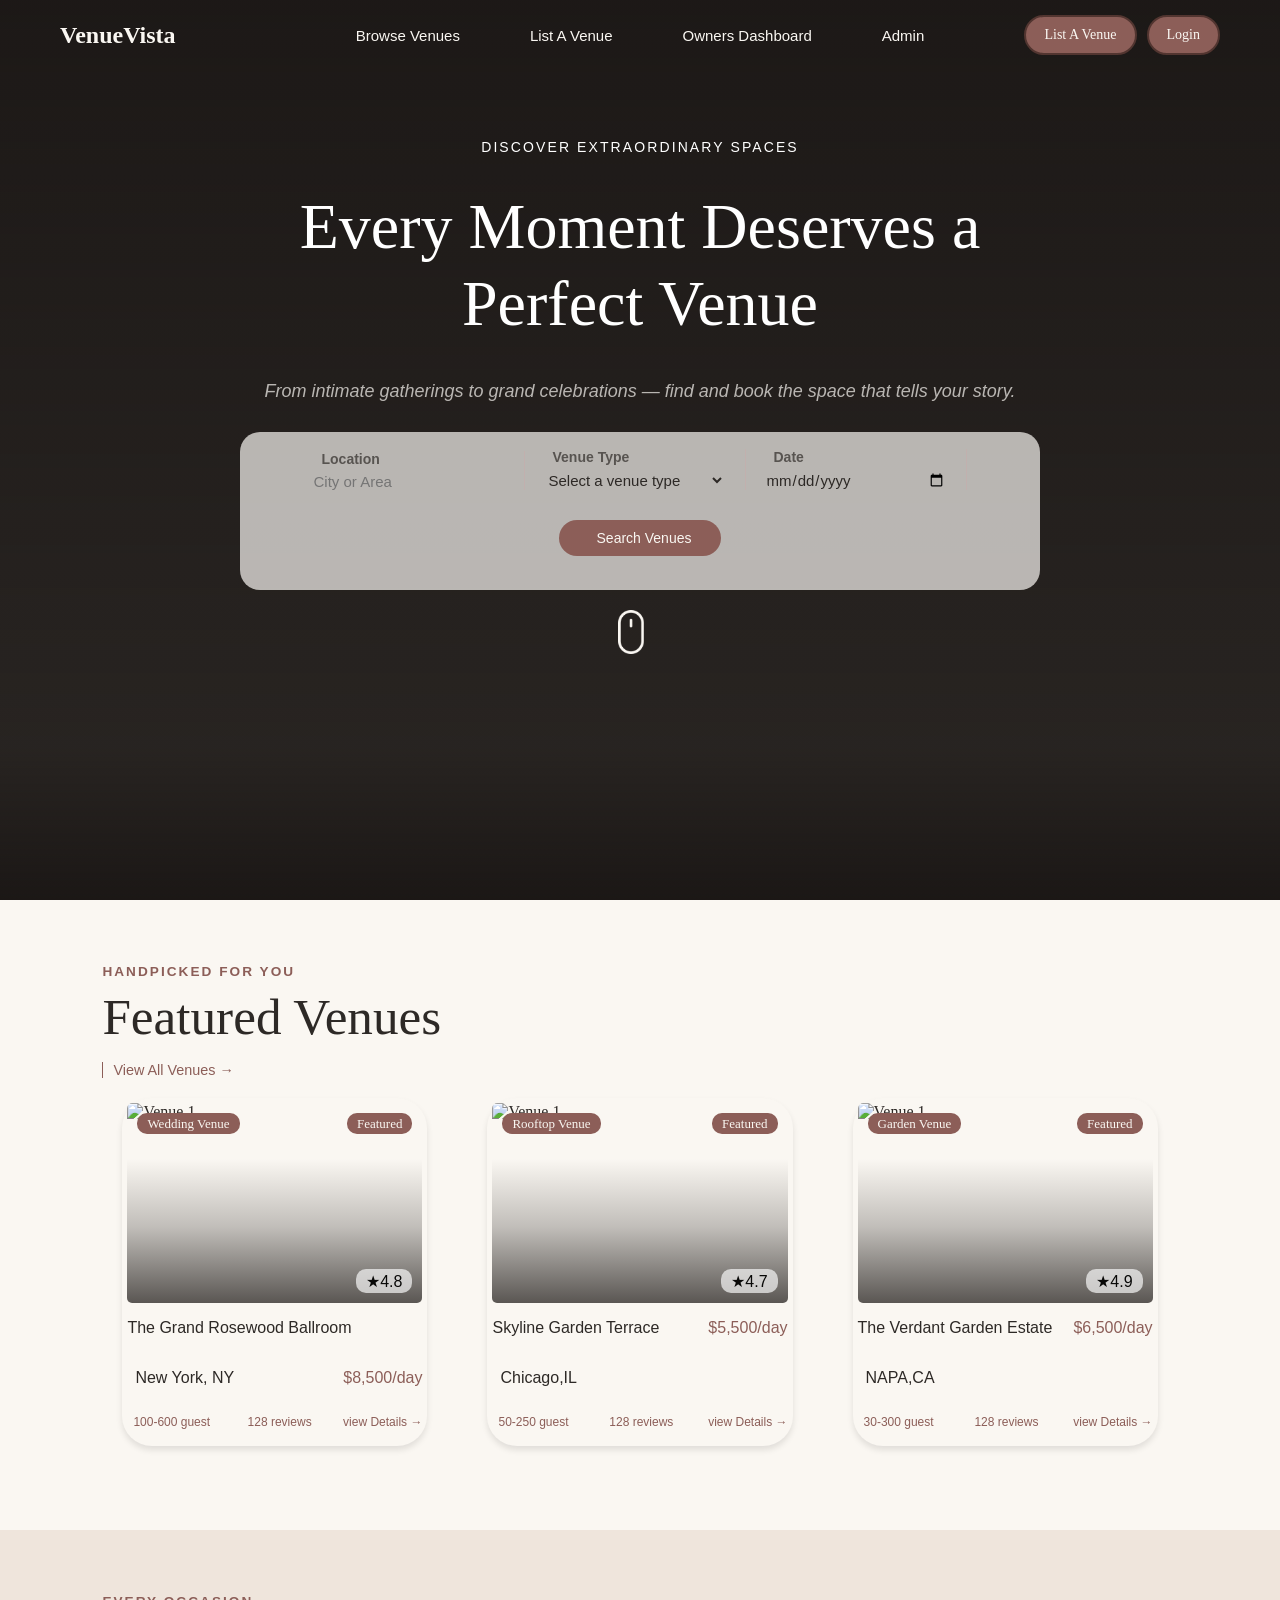
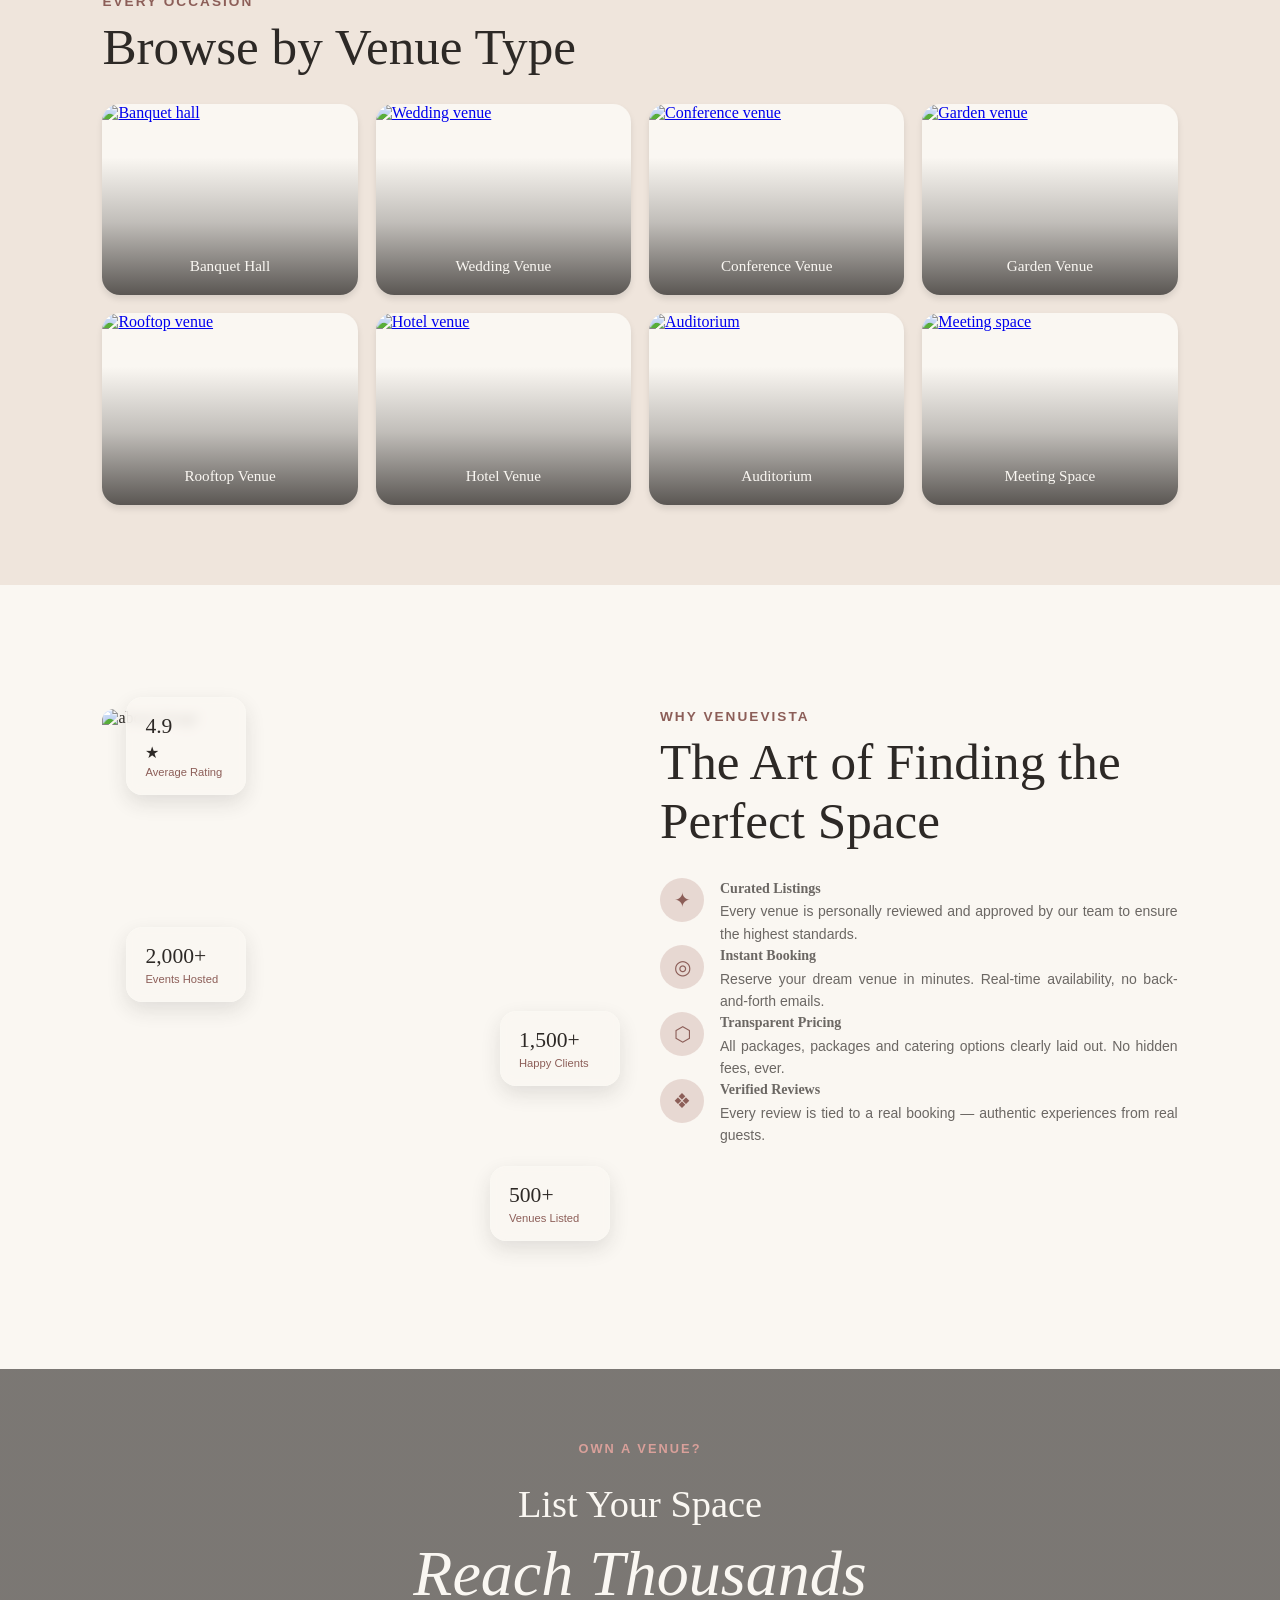
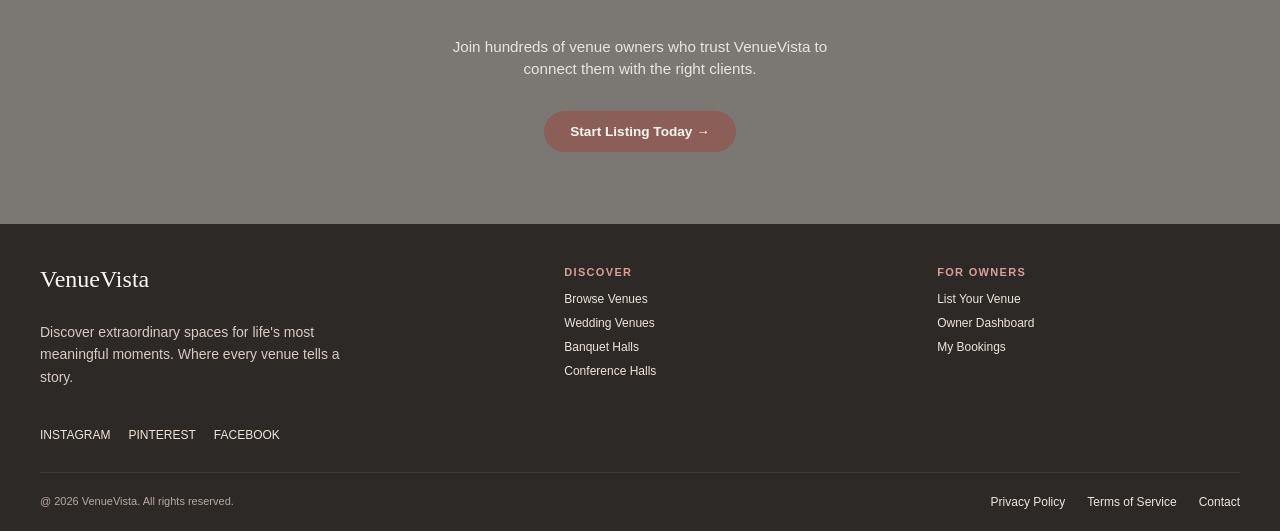
==== commit 7b014839: "added html pages and seperate css files for them" ====
--- a/frontend/index.html
+++ b/frontend/index.html
@@ -3,30 +3,24 @@
   <head>
     <meta charset="UTF-8" />
     <meta name="viewport" content="width=device-width, initial-scale=1.0" />
-    <title>Hall Reservation system</title>
-    <link
-      rel="stylesheet"
-      href="https://cdnjs.cloudflare.com/ajax/libs/font-awesome/6.7.2/css/all.min.css"
-      integrity="sha512-Evv84Mr4kqVGRNSgIGL/F/aIDqQb7xQ2vcrdIwxfjThSH8CSR7PBEakCr51Ck+w+/U6swU2Im1vVX0SVk9ABhg=="
-      crossorigin="anonymous"
-      referrerpolicy="no-referrer"
-    />
+    <title>VenueSpot</title>
+    <link rel="stylesheet" href="common.css" />
     <link rel="stylesheet" href="style.css" />
   </head>
   <body>
     <section id="hero-section">
       <div id="container">
         <div id="nav-bar">
-          <a id="logo" href="#">VenueVista</a>
+          <a id="logo" href="index.html">VenueVista</a>
           <nav id="nav-links">
-            <a>Browse Venues</a>
-            <a>List A Venue</a>
-            <a>Owners Dashboard</a>
-            <a>Admin</a>
+            <a href="search.html">Browse Venues</a>
+            <a href="list.html">List A Venue</a>
+            <a href="ownerdashboard.html">Owners Dashboard</a>
+            <a href="admin.html">Admin</a>
           </nav>
           <div id="nav-buttons">
-            <button id="list-venue-button">List A Venue</button>
-            <button id="login-button">Login</button>
+            <a id="list-venue-button" href="list.html">List A Venue</a>
+            <a id="login-button" href="loginchoice.html">Login</a>
           </div>
         </div>
       </div>
@@ -110,7 +104,7 @@
       <div>
         <p>Handpicked for You</p>
         <h2>Featured Venues</h2>
-        <a href="#">View All Venues →</a>
+        <a href="search.html">View All Venues →</a>
 
         <div id="featured-venue-cards">
           <div class="venue-card">
@@ -121,7 +115,7 @@
               />
               <div class="hall-type-tag">Wedding Venue</div>
               <div class="featured-tag">Featured</div>
-              <div class="rating-tag">*4.8</div>
+              <div class="rating-tag">★4.8</div>
             </div>
 
             <div class="location-details">
@@ -142,7 +136,7 @@
                 <i class="fa-solid fa-comment-dots" aria-hidden="true"></i> 128
                 reviews
               </p>
-              <a href="#">view Details → </a>
+              <a href="search.html">view Details → </a>
             </div>
           </div>
 
@@ -154,7 +148,7 @@
               />
               <div class="hall-type-tag">Rooftop Venue</div>
               <div class="featured-tag">Featured</div>
-              <div class="rating-tag">*4.7</div>
+              <div class="rating-tag">★4.7</div>
             </div>
 
             <div class="location-details">
@@ -175,7 +169,7 @@
                 <i class="fa-solid fa-comment-dots" aria-hidden="true"></i> 128
                 reviews
               </p>
-              <a href="#">view Details → </a>
+              <a href="search.html">view Details → </a>
             </div>
           </div>
 
@@ -187,7 +181,7 @@
               />
               <div class="hall-type-tag">Garden Venue</div>
               <div class="featured-tag">Featured</div>
-              <div class="rating-tag">*4.9</div>
+              <div class="rating-tag">★4.9</div>
             </div>
 
             <div class="location-details">
@@ -208,9 +202,10 @@
                 <i class="fa-solid fa-comment-dots" aria-hidden="true"></i> 128
                 reviews
               </p>
-              <a href="#">view Details → </a>
-            </div>
-          </div>
+              <a href="search.html">view Details → </a>
+            </div>
+          </div>
+          
         </div>
       </div>
     </section>
@@ -221,66 +216,68 @@
         <h1>Browse by Venue Type</h1>
 
         <div id="venue-type-cards">
-          <div class="venue-type-card">
+          <a class="venue-type-card" href="search.html">
            
             <img
               src="https://images.unsplash.com/photo-1519167758481-83f550bb49b3?w=400&auto=format&fit=crop&q=60"
               alt="Banquet hall"/>
              <p>Banquet Hall</p>
-          </div>
-          <div class="venue-type-card">
+          </a>
+          <a class="venue-type-card" href="search.html">
             <img
               src="https://images.unsplash.com/photo-1464366400600-7168b8af9bc3?w=400&auto=format&fit=crop&q=60"
               alt="Wedding venue"/>
             <p>Wedding Venue</p>
-          </div>
-          <div class="venue-type-card">
+          </a>
+          <a class="venue-type-card" href="search.html">
             <img
               src="https://images.unsplash.com/photo-1511578314322-379afb476865?w=400&auto=format&fit=crop&q=60"
               alt="Conference venue"/>
             <p>Conference Venue</p>
-          </div>
-          <div class="venue-type-card">
+          </a>
+          <a class="venue-type-card" href="search.html">
             <img
               src="https://images.unsplash.com/photo-1530103862676-de8c9debad1d?w=400&auto=format&fit=crop&q=60"
               alt="Garden venue"/>
             <p>Garden Venue</p>
-          </div>
-          <div class="venue-type-card">
+          </a>
+          <a class="venue-type-card" href="search.html">
             <img
               src="https://images.unsplash.com/photo-1555396273-367ea4eb4db5?w=400&auto=format&fit=crop&q=60"
               alt="Rooftop venue" />
             <p>Rooftop Venue</p>
-          </div>
-          <div class="venue-type-card">
+          </a>
+          <a class="venue-type-card" href="search.html">
             <img
               src="https://images.unsplash.com/photo-1566073771259-6a8506099945?w=400&auto=format&fit=crop&q=60"
               alt="Hotel venue"/>
             <p>Hotel Venue</p>
-          </div>
-          <div class="venue-type-card">
+          </a>
+          <a class="venue-type-card" href="search.html">
             <img
               src="https://images.unsplash.com/photo-1540575467063-178a50c2df87?w=400&auto=format&fit=crop&q=60"
               alt="Auditorium"/>
             <p>Auditorium</p>
-          </div>
-          <div class="venue-type-card">
+          </a>
+          <a class="venue-type-card" href="search.html">
             <img
               src="https://images.unsplash.com/photo-1497366216548-37526070297c?w=400&auto=format&fit=crop&q=60"
               alt="Meeting space"/>
             <p>Meeting Space</p>
-          </div>
-        </div>
+          </a>
+        </div>
+
       </div>
     </section>
 
     <section id="about-page">
       <div id="about-container">
-        <div>4.9 ★ Average Rating</div>
-        <div></div>
-        <div></div>
         <div id="about-image-container">
           <img src="https://images.unsplash.com/photo-1478146059778-26028b07395a?w=800&auto=format&fit=crop&q=70" alt="about-image">
+          <div class="details-box">4.9 <span>★</span><small>Average Rating</small></div>
+          <div class="details-box">2,000+<small>Events Hosted</small></div>
+          <div class="details-box">1,500+<small>Happy Clients</small></div>
+          <div class="details-box">500+<small>Venues Listed</small></div>
         </div>
 
         <div id="about-details">
@@ -322,6 +319,68 @@
         </div>  
       </div>
     </section>
+
+    <section id="list-venue-section">
+      <div id="list-venue-body">
+
+        <p>OWN A VENUE?</p>
+        <p>List Your Space</p>
+        <h1>Reach Thousands</h1>
+        <p>Join hundreds of venue owners who trust VenueVista to
+            connect them with the right clients.</p>
+        <a href="list.html">Start Listing Today →</a>
+
+      </div>
+    </section>
+
+    <section id="footer-section">
+      <div id="footer-body">
+        <div id="footer-top">
+
+          <div id="footer-details-block">
+            <h1>VenueVista</h1>
+            <p>Discover extraordinary spaces for life's most meaningful moments. Where every venue tells 
+              a story.</p>
+
+            <div class="social-links">
+              <a href="">INSTAGRAM</a>
+              <a href="">PINTEREST</a>
+              <a href="">FACEBOOK</a>
+            </div>
+          </div>
+        
+          <div class="footer-nav-links">
+
+            <p>DISCOVER</p>
+            <a href="search.html">Browse Venues</a>
+            <a href="search.html">Wedding Venues</a>
+            <a href="search.html">Banquet Halls</a>
+            <a href="search.html">Conference Halls</a>
+          
+          </div>
+
+          <div class="footer-nav-links">
+            <p>FOR OWNERS</p> 
+            
+                <a href="list.html">List Your Venue</a>
+                <a href="ownerdashboard.html">Owner Dashboard</a>
+                <a href="mybookings.html">My Bookings</a>
+              
+          </div>
+        
+        </div>
+        <div id="footer-bottom">
+            <p>@ 2026 VenueVista. All rights reserved.</p>
+
+            <div class="footer-links">
+            <a href="">Privacy Policy</a>
+            <a href="">Terms of Service</a>
+            <a href="">Contact</a>
+            </div>
+          </div>
+      </div>
+    </section>
+
     <script src="script.js" defer></script>
   </body>
 </html>
--- a/frontend/common.css
+++ b/frontend/common.css
@@ -0,0 +1,205 @@
+:root {
+  --ink: #2d2926;
+  --cream: #faf7f2;
+  --rose: #8c5e58;
+  --rose-dark: #523530;
+  --line: #413c38;
+}
+
+*,
+*::before,
+*::after {
+  box-sizing: border-box;
+}
+
+/* Shared legacy navigation used by the dashboard pages. */
+#navigation-section {
+  color: var(--cream);
+  background: var(--ink);
+}
+
+#navigation-section #container {
+  width: min(100% 1200px);
+  margin: 0 auto;
+}
+
+#navigation-section #nav-bar {
+  display: grid;
+  grid-template-columns: 1fr auto 1fr;
+  align-items: center;
+  gap: 24px;
+  min-height: 72px;
+  padding: 0;
+}
+
+#navigation-section #logo {
+  color: var(--cream);
+  font: 500 24px "Playfair Display", Georgia, serif;
+  text-decoration: none;
+}
+
+#navigation-section #nav-links,
+#navigation-section #nav-buttons {
+  display: flex;
+  align-items: center;
+}
+
+#navigation-section #nav-links {
+  justify-content: center;
+  gap: 28px;
+  color: #d8cbc4;
+  font: 13px "DM Sans", Arial, sans-serif;
+}
+
+#navigation-section #nav-links a,
+#navigation-section #nav-buttons a {
+  text-decoration: none;
+}
+
+#navigation-section #nav-links a:hover {
+  color: var(--cream);
+}
+
+#navigation-section #nav-buttons {
+  justify-content: flex-end;
+  gap: 10px;
+  font: 13px "DM Sans", Arial, sans-serif;
+}
+
+#navigation-section #list-venue-button,
+#navigation-section #login-button {
+  padding: 10px 16px;
+  border: 1px solid transparent;
+  border-radius: 999px;
+}
+
+#navigation-section #list-venue-button {
+  color: var(--cream);
+  background: var(--rose);
+}
+
+#navigation-section #login-button {
+  border-color: #79645d;
+}
+
+/* Shared legacy footer used by the dashboard pages. */
+#footer-section {
+  color: var(--cream);
+  background: var(--ink);
+}
+
+#footer-section #footer-body {
+  width: min(100% - 48px, 1200px);
+  margin: 0 auto;
+  padding: 42px 0 22px;
+}
+
+#footer-section #footer-top {
+  display: grid;
+  grid-template-columns: 1.5fr 1fr 1fr;
+  gap: 70px;
+  padding-bottom: 30px;
+  border-bottom: 1px solid var(--line);
+}
+
+#footer-section #footer-details-block {
+  max-width: 310px;
+}
+
+#footer-section #footer-details-block h1 {
+  margin: 0 0 14px;
+  font: 500 24px "Playfair Display", Georgia, serif;
+}
+
+#footer-section #footer-details-block p {
+  color: #d8cbc4;
+  font: 14px/1.6 "DM Sans", Arial, sans-serif;
+}
+
+#footer-section .social-links,
+#footer-section .footer-nav-links {
+  display: flex;
+  flex-wrap: wrap;
+  gap: 18px;
+}
+
+#footer-section .social-links {
+  margin-top: 26px;
+}
+
+#footer-section .footer-nav-links {
+  flex-direction: column;
+  align-items: flex-start;
+  gap: 10px;
+}
+
+#footer-section .social-links a,
+#footer-section .footer-nav-links a,
+#footer-section .footer-links a {
+  color: #efe5dc;
+  font: 12px "DM Sans", Arial, sans-serif;
+  text-decoration: none;
+}
+
+#footer-section .footer-nav-links p {
+  margin: 0 0 4px;
+  color: #d9a09a;
+  font: 700 11px "DM Sans", Arial, sans-serif;
+  letter-spacing: .12em;
+}
+
+#footer-section #footer-bottom {
+  display: flex;
+  justify-content: space-between;
+  gap: 24px;
+  padding-top: 22px;
+}
+
+#footer-section #footer-bottom p {
+  margin: 0;
+  color: #b8aaa3;
+  font: 11px "DM Sans", Arial, sans-serif;
+}
+
+#footer-section .footer-links {
+  display: flex;
+  flex-wrap: wrap;
+  gap: 22px;
+}
+
+@media (max-width: 760px) {
+  #navigation-section #nav-bar {
+    grid-template-columns: 1fr;
+    gap: 14px;
+    padding: 18px 0;
+    text-align: center;
+  }
+
+  #navigation-section #nav-links {
+    flex-wrap: wrap;
+    gap: 10px 18px;
+  }
+
+  #navigation-section #nav-buttons {
+    justify-content: center;
+  }
+
+  #footer-section #footer-body {
+    width: min(100% - 30px, 500px);
+    padding-top: 34px;
+  }
+
+  #footer-section #footer-top {
+    grid-template-columns: 1fr 1fr;
+    gap: 30px 22px;
+  }
+
+  #footer-section #footer-details-block {
+    grid-column: 1 / -1;
+  }
+
+  #footer-section #footer-bottom {
+    flex-direction: column;
+    gap: 14px;
+  }
+}
--- a/frontend/style.css
+++ b/frontend/style.css
@@ -116,6 +116,11 @@
   font-size: 16px;
 }
 
+#login-button,
+#list-venue-button {
+  text-decoration: none;
+}
+
 #logo {
   display: flex;
   font-size: 20px;
@@ -530,6 +535,7 @@
 }
 
 .venue-type-card {
+  display: block;
   position: relative;
   min-width: 0;
   overflow: hidden;
@@ -599,26 +605,107 @@
 }
 
 /* --about image-- */
+#about-page {
+  padding: 64px 8vw 80px;
+  color: #2d2926;
+  background: #faf7f2;
+}
+
 #about-container{
+  position: relative;
+  max-width: 1200px;
+  margin: 0 auto;
   display: grid;
   grid-template-columns: 1fr 1fr;
   gap: 40px;
 }
 
+#about-image-container {
+  position: relative;
+  margin: 60px 0;
+}
+
 #about-image-container img {
-  display: flex;
-  justify-content: center;
-  align-items: center;
+  display: block;
   width: 80%;
-  height: 100%;
+  height: 520px;
   border-radius: 12px;
-  margin-top: 60px;
-  margin-left: 109.280px;
-  margin-bottom: 60px;
-  
-}
-
-#about-details p{
+  margin-left: 0;
+  object-fit: cover;
+}
+
+.details-box {
+  position: absolute;
+  z-index: 2;
+  display: flex;
+  flex-direction: column;
+  gap: 4px;
+  min-width: 120px;
+  padding: 16px 18px;
+  border: 1px solid rgba(250, 247, 242, 0.75);
+  border-radius: 16px;
+  background: rgba(250, 247, 242, 0.82);
+  color: #2d2926;
+  font-family: Georgia, serif;
+  font-size: 1.35rem;
+  box-shadow: 0 8px 20px rgba(45, 41, 38, 0.12);
+  -webkit-backdrop-filter: blur(6px);
+  backdrop-filter: blur(6px);
+}
+
+.details-box span {
+  font-size: 1rem;
+}
+
+.details-box small {
+  color: #8c5e58;
+  font-family: Arial, sans-serif;
+  font-size: 0.7rem;
+}
+
+.details-box:nth-of-type(1) {
+  top: -12px;
+  left: 24px;
+}
+
+.details-box:nth-of-type(2) {
+  top: 42%;
+  left: 24px;
+}
+
+.details-box:nth-of-type(3) {
+  top: 58%;
+  right: 0;
+}
+
+.details-box:nth-of-type(4) {
+  right: 10px;
+  bottom: -12px;
+}
+
+@media (max-width: 768px) {
+  #about-container {
+    grid-template-columns: 1fr;
+  }
+
+  #about-image-container {
+    margin: 30px 0;
+  }
+
+  #about-image-container img {
+    width: 100%;
+    height: 440px;
+    margin-left: 0;
+  }
+
+  .details-box {
+    min-width: 100px;
+    padding: 12px 14px;
+    font-size: 1.1rem;
+  }
+}
+
+#about-details>p{
     margin: 0 0 8px;
     color: #8c5e58;
     font-family: Arial, sans-serif;
@@ -643,10 +730,12 @@
   display: flex;
   align-items: flex-start;
   gap: 16px;
-  font-family: Inter, sans-serif;
-  font-size: 18px;
+  font-family:Cormorant-Garamond,serif ;
+  font-size: 14px;
   color: #2d2926b3;
   line-height: 1.6;
+  text-align: justify;
+  font-weight: 100;
 }
 
 .detail-text > div:first-child {
@@ -657,8 +746,8 @@
   align-items: center;
   justify-content: center;
   border-radius: 50%;
-  background-color: #8c5e58;
-  color: #faf7f2;
+  background-color: #aa70673b;
+  color: #8c5e58;
   font-size: 1.25rem;
   line-height: 1;
 }
@@ -670,6 +759,218 @@
 .detail-text h3,
 .detail-text p {
   margin: 0;
-  letter-spacing: 0;
+  font-family:Cormorant-Garamond,serif ;
+  letter-spacing:0;
   text-transform: none;
-}+  font-size: 14px;
+}
+
+.detail-text p{
+  font-family:Inter, Arial ;
+  font-size: 14px;
+  color: #2d2926b3;
+  line-height: 1.6;
+  text-align: justify;
+  font-weight: 100;
+}
+
+.detail-box{
+  display: flex;
+  justify-content: center;
+  align-items: center;
+  width: fit-content;
+  padding: 10px 20px;
+  border-radius: 12px;
+  background-color: #9c6f6965;
+  color:#faf7f2;
+  font-family: Inter, sans-serif;
+  font-size: medium;
+}
+
+#list-venue-section {
+  position: relative;
+  isolation: isolate;
+  overflow: hidden;
+  min-height: 455px;
+  display: grid;
+  place-items: center;
+  color: #faf7f2;
+  text-align: center;
+}
+
+#list-venue-section::before {
+  content: "";
+  position: absolute;
+  inset: 0;
+  z-index: -1;
+  background:
+    linear-gradient(rgba(45, 41, 38, 0.62), rgba(45, 41, 38, 0.62)),
+    url("https://images.unsplash.com/photo-1478146059778-26028b07395a?w=1920&auto=format&fit=crop&q=80") center / cover no-repeat;
+}
+
+#list-venue-body {
+  display: flex;
+  flex-direction: column;
+  align-items: center;
+  width: min(620px, calc(100% - 40px));
+  padding: 60px 0;
+}
+
+#list-venue-body p {
+  margin: 0;
+  font-family: Inter, Arial, sans-serif;
+}
+
+#list-venue-body p:first-child {
+  color: #d9a09a;
+  font-size: 0.8rem;
+  font-weight: 700;
+  letter-spacing: 0.16em;
+}
+
+#list-venue-body p:nth-child(2) {
+  margin-top: 26px;
+  font-family: Georgia, serif;
+  font-size: clamp(1.8rem, 3vw, 2.4rem);
+  font-weight: 400;
+}
+
+#list-venue-body h1 {
+  margin: 16px 0 30px;
+  font-family: Georgia, serif;
+  font-size: clamp(2.6rem, 5vw, 4rem);
+  font-style: italic;
+  font-weight: 400;
+  line-height: 1;
+}
+
+#list-venue-body p:nth-child(4) {
+  max-width: 390px;
+  color: rgba(250, 247, 242, 0.86);
+  font-size: 0.95rem;
+  line-height: 1.5;
+}
+
+#list-venue-body a {
+  margin-top: 30px;
+  color: #faf7f2;
+  background-color: #8c5e58;
+  border: 0;
+  border-radius: 50px;
+  padding: 13px 26px;
+  cursor: pointer;
+  font-family: Inter, Arial, sans-serif;
+  font-size: 0.85rem;
+  font-weight: 700;
+  text-decoration: none;
+}
+
+@media (max-width: 640px) {
+  #list-venue-section {
+    min-height: 420px;
+  }
+
+  #list-venue-body {
+    padding: 48px 0;
+  }
+}
+
+#footer-body{
+  display: flex;
+  flex-direction: column;
+  background-color: #2d2926;
+  padding:25px;
+}
+
+#footer-top{
+
+  display: flex;
+  flex-direction: row;
+  color: #faf7f2;
+  gap: 160px;
+  border-bottom: 1px solid #413c38;
+  padding-bottom: 25px;
+}
+
+#footer-details-block{
+  display: flex;
+  flex-direction: column;
+  max-width: 300px;
+}
+#footer-details-block h1{
+  font-size: 20px;
+  font-weight: 100;
+}
+
+#footer-details-block p{
+  font-size: 14px;
+  font-family: Inter,Arial;
+}
+
+.social-links {
+  display: flex;
+  flex-direction: row;
+  gap: 30px;
+  margin-top: 30px;
+}
+
+.social-links a{
+   text-decoration: none;
+   color: #efe5dc;
+   font-size: 12px;
+}
+
+
+.footer-nav-links{
+  display: flex;
+  flex-direction: column;
+  line-height: 2.5;
+}
+
+.footer-nav-links a{
+  text-decoration: none;
+  color: #efe5dc;
+  font-size: 12px;
+}
+
+.footer-nav-links p{
+  text-decoration: none;
+  color: #efe5dc;
+  font-size: 12px;
+}
+
+#footer-bottom{
+  display: flex;
+  flex-direction: row;
+  color: #faf7f2;
+  gap:450px;
+  padding-top: 25px;
+}
+
+#nav-bar { font-size: 15px; }
+#nav-links { font-size: 15px; }
+#logo { font-size: 24px; }
+#nav-buttons a, #search-venues-button { font-size: 14px; }
+#venue-search { font-size: 14px; }
+#location-search input, #venue-type-select, #date-search input { font-size: 15px; }
+.location-details p { font-size: 16px; }
+.hall-details, .hall-details a { font-size: 12px; }
+
+#footer-bottom p{
+  display: flex;
+  font-size: 12px;
+}
+
+
+.footer-links {
+  display: flex;
+  flex-direction: row;
+  gap: 30px;
+  align-items: center;
+}
+
+.footer-links a{
+   text-decoration: none;
+   color: #efe5dc;
+   font-size: 12px;
+}
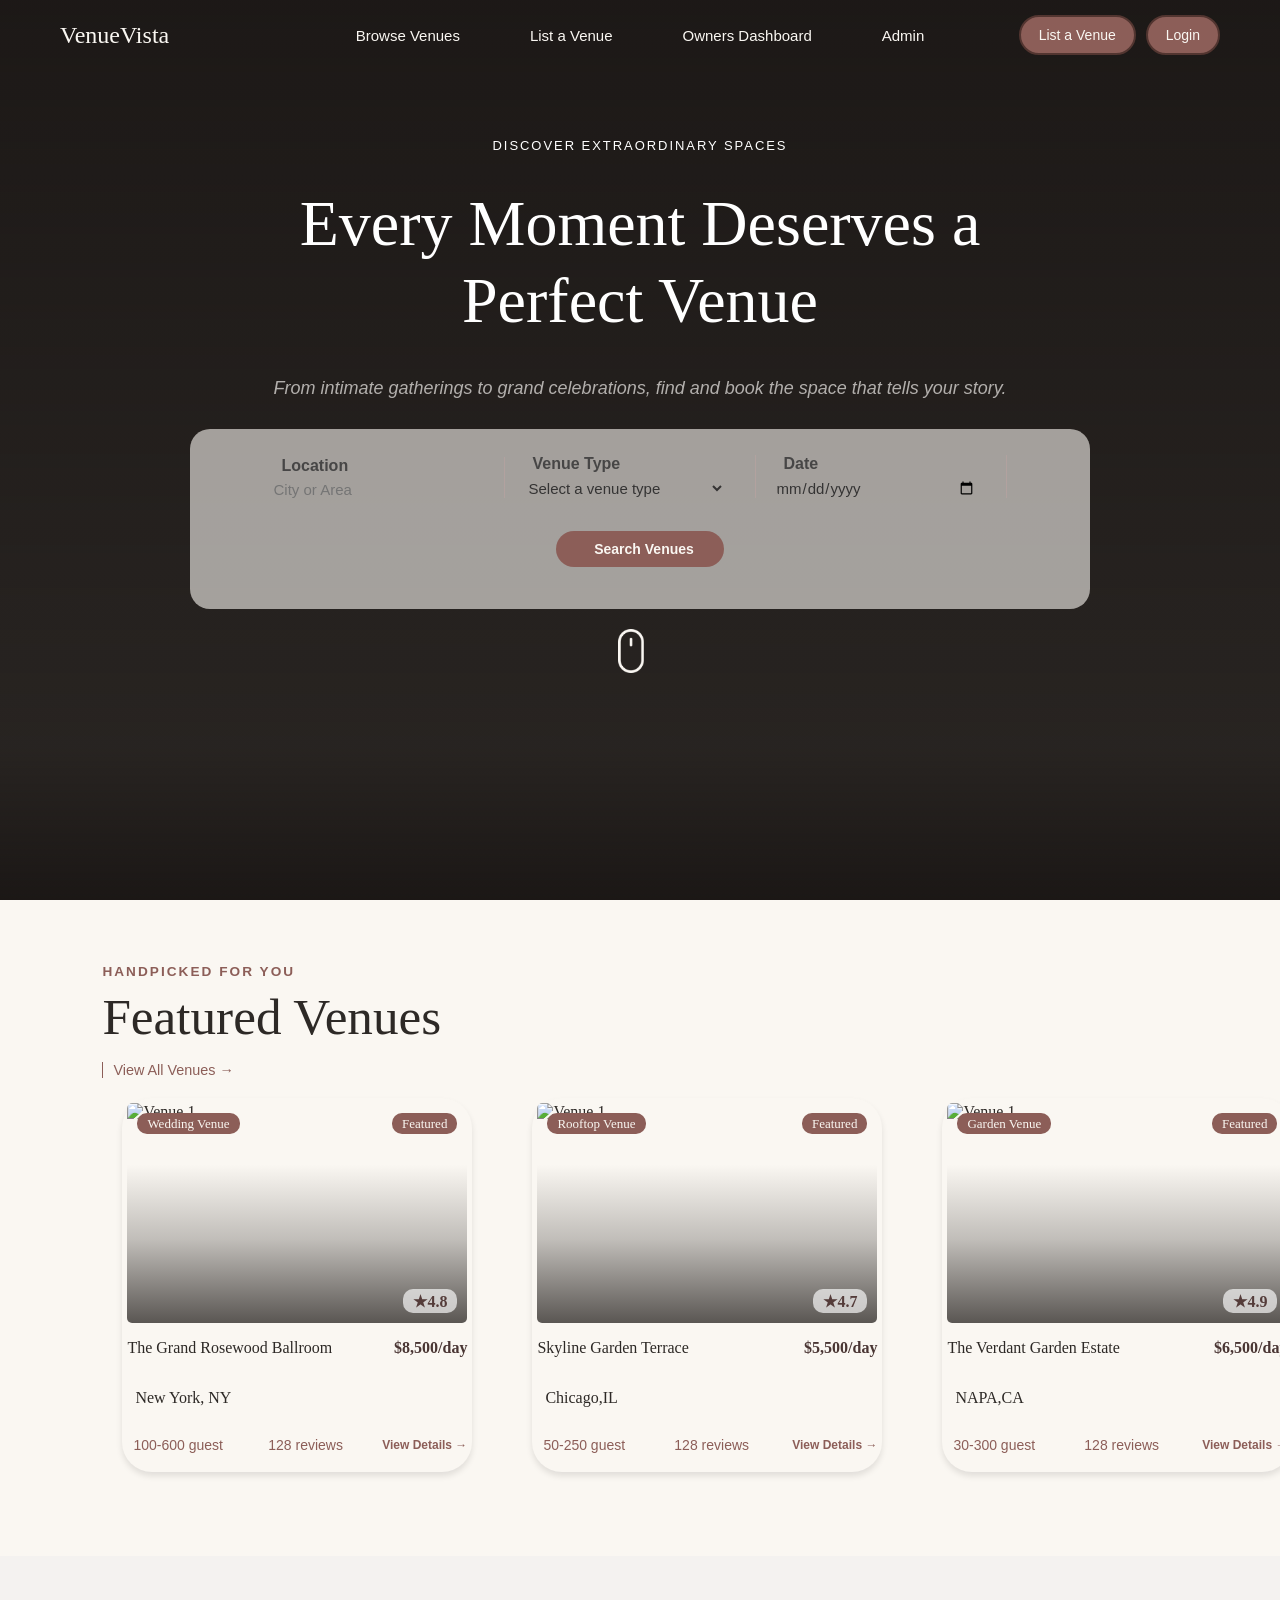
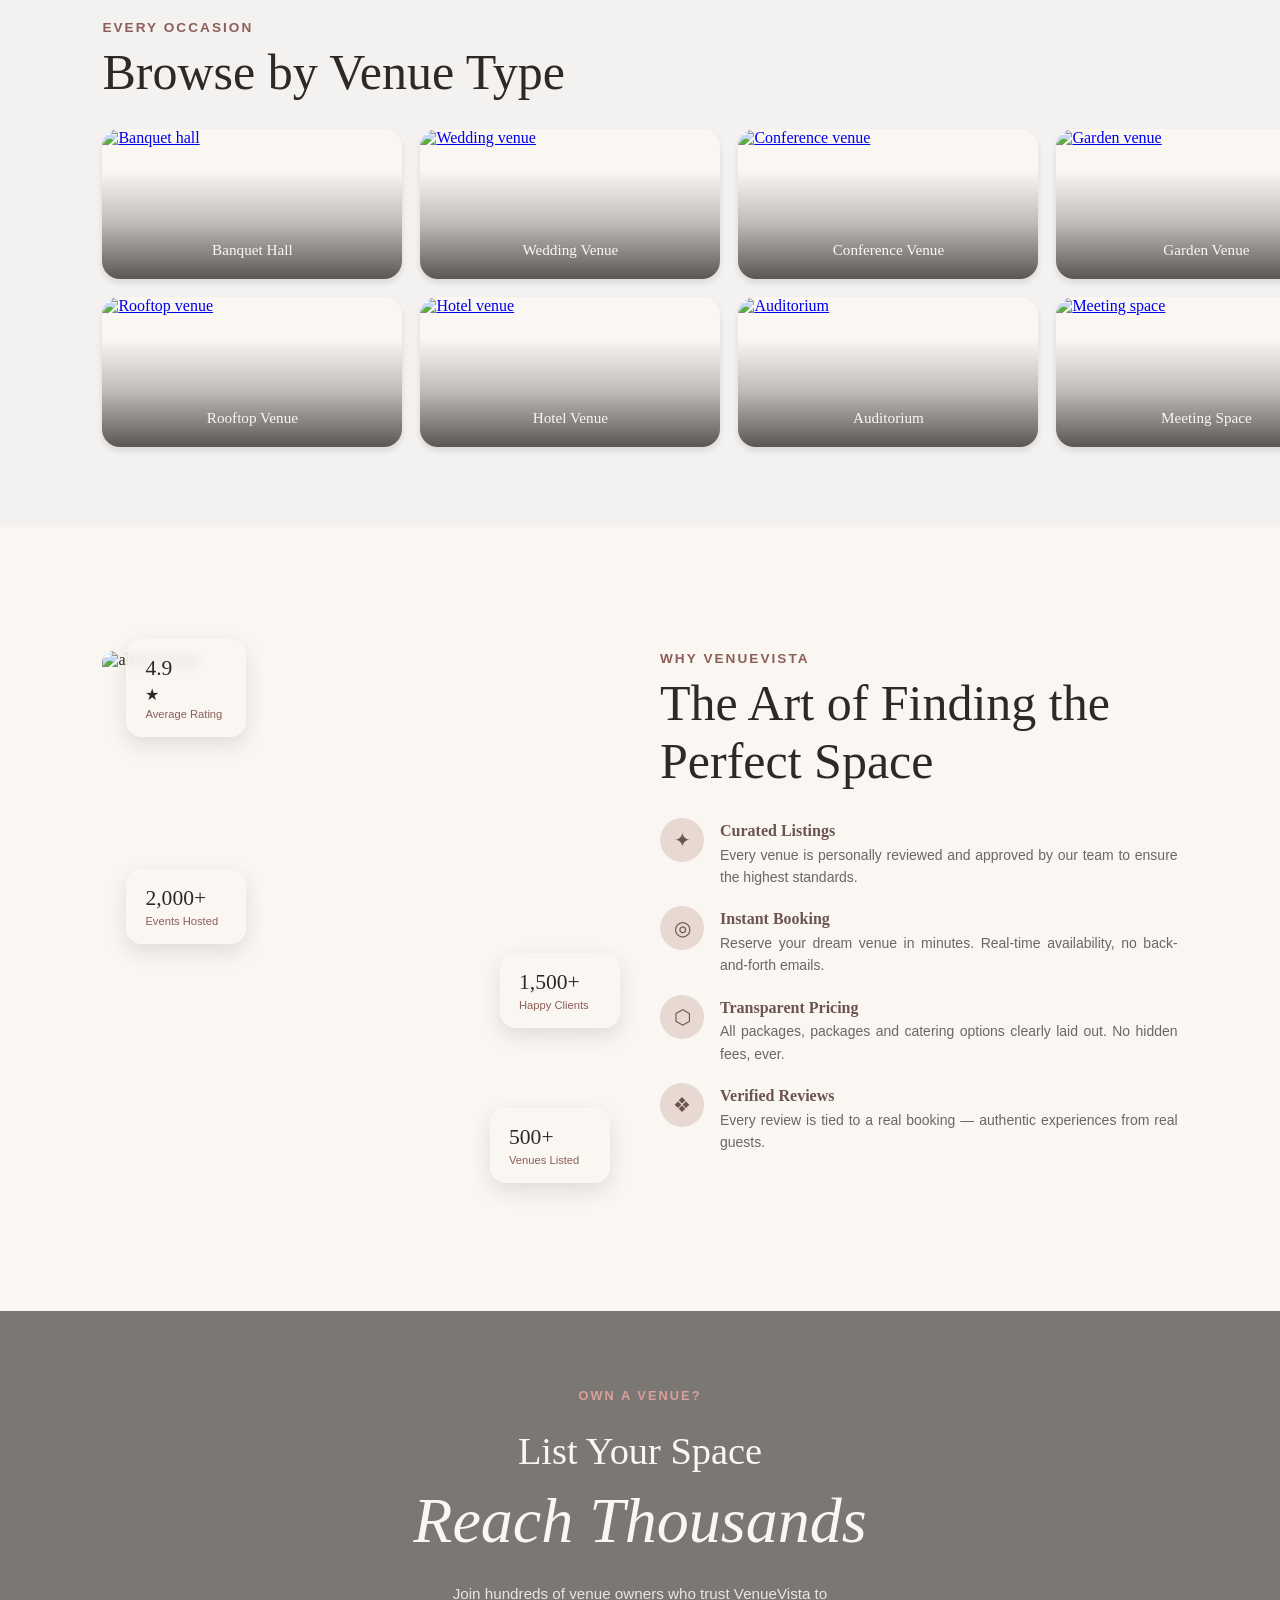
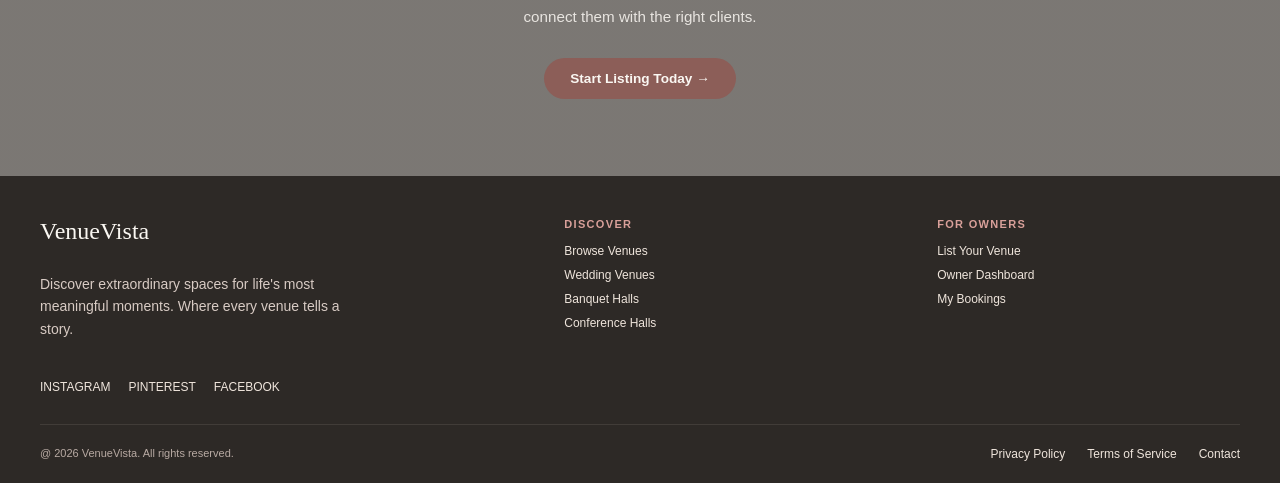
==== commit fd066568: "Update homepage styling and favicon" ====
--- a/frontend/index.html
+++ b/frontend/index.html
@@ -4,8 +4,10 @@
     <meta charset="UTF-8" />
     <meta name="viewport" content="width=device-width, initial-scale=1.0" />
     <title>VenueSpot</title>
+    <link rel="icon" type="image/png" href="images/favicon-hall-resevation-system.png">
     <link rel="stylesheet" href="common.css" />
     <link rel="stylesheet" href="style.css" />
+    <script src="https://kit.fontawesome.com/YOUR_KIT_CODE.js" crossorigin="anonymous"></script>
   </head>
   <body>
     <section id="hero-section">
@@ -14,12 +16,12 @@
           <a id="logo" href="index.html">VenueVista</a>
           <nav id="nav-links">
             <a href="search.html">Browse Venues</a>
-            <a href="list.html">List A Venue</a>
+            <a href="list.html">List a Venue</a>
             <a href="ownerdashboard.html">Owners Dashboard</a>
             <a href="admin.html">Admin</a>
           </nav>
           <div id="nav-buttons">
-            <a id="list-venue-button" href="list.html">List A Venue</a>
+            <a id="list-venue-button" href="list.html">List a Venue</a>
             <a id="login-button" href="loginchoice.html">Login</a>
           </div>
         </div>
@@ -29,7 +31,7 @@
         <p id="hero-title">DISCOVER EXTRAORDINARY SPACES</p>
         <h1 id="hero-heading">Every Moment Deserves a Perfect Venue</h1>
         <p id="hero-description">
-          From intimate gatherings to grand celebrations — find and book the
+          From intimate gatherings to grand celebrations, find and book the
           space that tells your story.
         </p>
 
@@ -88,7 +90,7 @@
 
           <div id="search-btn-container">
             <button id="search-venues-button" type="submit">
-              <i class="fa-solid fa-magnifying-glass" aria-hidden="true"></i>
+              <i class="fa-regular fa-magnifying-glass"></i>
               Search Venues
             </button>
           </div>
@@ -136,7 +138,7 @@
                 <i class="fa-solid fa-comment-dots" aria-hidden="true"></i> 128
                 reviews
               </p>
-              <a href="search.html">view Details → </a>
+              <a href="search.html">View Details → </a>
             </div>
           </div>
 
@@ -169,7 +171,7 @@
                 <i class="fa-solid fa-comment-dots" aria-hidden="true"></i> 128
                 reviews
               </p>
-              <a href="search.html">view Details → </a>
+              <a href="search.html">View Details → </a>
             </div>
           </div>
 
@@ -202,7 +204,7 @@
                 <i class="fa-solid fa-comment-dots" aria-hidden="true"></i> 128
                 reviews
               </p>
-              <a href="search.html">view Details → </a>
+              <a href="search.html">View Details → </a>
             </div>
           </div>
           
@@ -291,7 +293,7 @@
               <p>Every venue is personally reviewed and approved by our team to ensure the highest standards.</p>
             </div>
           </div>
-
+          <br>
           <div class="detail-text">
             <div>◎</div>
             <div>
@@ -299,7 +301,7 @@
               <p>Reserve your dream venue in minutes. Real-time availability, no back-and-forth emails.</p>
             </div>
           </div>
-
+          <br>
           <div class="detail-text">
             <div>⬡</div>
             <div>
@@ -307,7 +309,7 @@
               <p>All packages, packages and catering options clearly laid out. No hidden fees, ever.</p>
             </div>
           </div>
-
+          <br>
           <div class="detail-text">
             <div>❖</div>
             <div>
--- a/frontend/style.css
+++ b/frontend/style.css
@@ -79,8 +79,6 @@
   background-color: transparent;
   font-size: 18px;
   color: #faf7f2;
- 
- 
 }
 
 #nav-links {
@@ -100,6 +98,7 @@
 
 #nav-buttons {
   display: flex;
+  font-family: Arial, Helvetica, sans-serif;
   gap: 10px;
   justify-self: end;
 }
@@ -142,28 +141,29 @@
 }
 
 #hero-title {
-  font-size: 14px;
-  font-family: Inter, sans-serif;
+  font-size: 13px;
+  font-weight:bolder;
+  font-family: Arial, Helvetica, sans-serif;
   letter-spacing: 0.15em;
   font-weight: 100;
 }
 
 #hero-heading {
-  font-family: Cormorant-Garamond,serif;
+  font-family:'Times New Roman', Times, serif;
   font-size: clamp(2.5rem, 5vw, 5.5rem);
   margin: 20px 0;
   line-height: 1.2;
   max-width: 800px;
   align-self: center;
   justify-self: center;
-  font-weight: 100;
+  font-weight:lighter;
 }
 
 #hero-description {
   font-size: 18px;
   margin-bottom: 30px;
   font-family: Inter, sans-serif;
-  color: #faf7f2b3;
+  color: #f0ede9b3;
   font-style: italic;
 }
 
@@ -172,9 +172,10 @@
   flex-direction: column;
   justify-content: center;
   align-items: center;
-  background-color: rgba(250, 247, 242, 0.7);
-  width: min(800px, 85vw);
+  background-color: rgba(250, 247, 242, 0.6);
+  width: 900px;
   margin: 0 auto;
+  height: 180px;
   padding: 5px 20px;
   border-radius: 20px;
   box-sizing: border-box;
@@ -188,7 +189,7 @@
   justify-content: center;
   align-items: end;
   width: 100%;
-  padding: 12px;
+  padding: 15px;
 }
 
 #location-search,
@@ -197,12 +198,13 @@
   display: flex;
   flex-direction: column;
   align-items: flex-start;
-  min-width: 180px;
-  color: #2d2926b3;
+  min-width: 200px;
+  color: rgb(71, 70, 70);
   border-right: 1px solid #d4a5a54d;
-  font-family: Inter, sans-serif;
-  font-weight: 700;
-  padding-right: 20px;
+  font-family: Arial, Helvetica, sans-serif;
+  font-weight: 600;
+  font-size: 16px;
+  padding-right: 30px;
 }
 
 #location-search p,
@@ -217,11 +219,10 @@
 #location-search input,
 #venue-type-select,
 #date-search input {
-  width: 100%;
-  min-width: 180px;
+  width: 200px;
   padding: 0 0;
   border-radius: 12px;
-  font-size: 16px;
+  font-size: 18px;
   box-sizing: border-box;
   border: none;
   background-color: transparent;
@@ -242,8 +243,9 @@
   width: 100%;
   max-width: 200px;
   padding: 10px 30px;
-  font-size: 16px;
+  font-size: 19px;
   border-radius: 50px;
+  font-weight: bold;
   background-color: #8c5e58;
   color: #faf7f2;
   border: none;
@@ -285,6 +287,10 @@
   }
 }
 
+.fa-regular.fa-magnifying-glass{
+  color:#ffffff;
+}
+
 #mouse-image img{
   width: 44px;
   margin:20px;
@@ -328,7 +334,7 @@
   color: #8c5e58;
   font-family: Arial, sans-serif;
   font-size: 0.85rem;
-  font-weight: 700;
+  font-weight: 800;
   letter-spacing: 0.15em;
   text-transform: uppercase;
 }
@@ -361,6 +367,7 @@
 .venue-card {
   padding: 5px;
   margin: 20px;
+  width: 350px;
   background-color: #faf7f2;
   border-radius: 30px;
   box-shadow: 0px 4px 6px rgba(0, 0, 0, 0.1);
@@ -369,7 +376,7 @@
 }
 
 .venue-card:hover{
-  transform: scale(1.05);
+  transform: scale(1.02);
   box-shadow: 0px 12px 24px rgba(0, 0, 0, 0.16);
   transition: transform 0.4s ease-in, box-shadow 0.4s ease-in;
 }
@@ -387,7 +394,7 @@
   position: relative;
   border-radius: 5px;
   overflow: hidden;
-  height:200px;
+  height:220px;
 }
 
 .venue-card-image::after {
@@ -424,8 +431,7 @@
 }
 
 .location-details p{
-letter-spacing: 0;
-font-family:Inter,sans-serif;
+font-family: 'Times New Roman', Times, serif;
 display: inline-flex;
 align-items: center;
 font-size: 15px;
@@ -433,23 +439,24 @@
 }
 
 .cost{
-  font-family:Inter,sans-serif;
-  font-size: 15px;
-  color:#8c5e58;
-  letter-spacing: 0;
+  font-family:'Times New Roman', Times, serif;
+  font-size: 13px;
+  font-weight: bolder;
+  color:#493533;
   float:inline-end;
   
 
 }
 
 .rating-tag{
-  font-family:Inter,sans-serif;
+  font-family:'Times New Roman', Times, serif;
+  font-weight: bolder;
   background-color: #f7f6f6b2;
   border-radius: 10px;
   width: fit-content;
   padding: 2.5px 10px;
   font-size: medium;
-  color:#080807;
+  color:#543c3a;
   position: absolute;
   bottom: 10px;
   right: 10px;
@@ -469,6 +476,7 @@
 .hall-details p {
   display: inline-flex;
   align-items: center;
+  font-size: 14px;
   gap: 6px;
 }
 
@@ -476,7 +484,8 @@
   text-decoration:none;
   justify-content: space-between;
   align-items: center;
-  font-family: Inter, sans-serif;
+  font-family: Arial, Helvetica, sans-serif;
+  font-weight: bold;
   font-size: 10px;
   color: #8c5e58;
 }
@@ -503,11 +512,11 @@
 #browse-venue-type {
   padding: 64px 8vw 80px;
   color: #2d2926;
-  background: #efe5dc;
+  background: #f4f2f0;
 }
 
 #venue-card-container {
-  max-width: 1200px;
+  max-width: 1400px;
   margin: 0 auto;
 }
 
@@ -516,14 +525,14 @@
   color: #8c5e58;
   font-family: Arial, sans-serif;
   font-size: 0.85rem;
-  font-weight: 700;
+  font-weight: 800;
   letter-spacing: 0.15em;
   text-transform: uppercase;
 }
 
 #venue-card-container > h1 {
   margin: 0 0 28px;
-  font-size: clamp(2rem, 4vw, 3.5rem);
+  font-size: 50px;
   font-family: Georgia, serif;
   font-weight: 400;
 }
@@ -537,7 +546,8 @@
 .venue-type-card {
   display: block;
   position: relative;
-  min-width: 0;
+  width: 300px;
+  height: 150px;
   overflow: hidden;
   border-radius: 18px;
   box-shadow: 0px 4px 6px rgba(0, 0, 0, 0.1);
@@ -694,12 +704,12 @@
 
   #about-image-container img {
     width: 100%;
-    height: 440px;
+    height: 500px;
     margin-left: 0;
   }
 
   .details-box {
-    min-width: 100px;
+    width:auto;
     padding: 12px 14px;
     font-size: 1.1rem;
   }
@@ -710,14 +720,14 @@
     color: #8c5e58;
     font-family: Arial, sans-serif;
     font-size: 0.85rem;
-    font-weight: 600;
+    font-weight: 800;
     letter-spacing: 0.15em;
     text-transform: uppercase;
 }
 
 #about-details h1{
   margin: 0 0 28px;
-    font-size: clamp(2rem, 4vw, 3.5rem);
+    font-size: 50px;
     font-family: Georgia, serif;
     font-weight: 400;
 }
@@ -731,11 +741,11 @@
   align-items: flex-start;
   gap: 16px;
   font-family:Cormorant-Garamond,serif ;
-  font-size: 14px;
-  color: #2d2926b3;
+  font-size: 16px;
+  color: #6d534f;
   line-height: 1.6;
   text-align: justify;
-  font-weight: 100;
+  font-weight: 120;
 }
 
 .detail-text > div:first-child {
@@ -747,7 +757,7 @@
   justify-content: center;
   border-radius: 50%;
   background-color: #aa70673b;
-  color: #8c5e58;
+  color: #6d534f;
   font-size: 1.25rem;
   line-height: 1;
 }
@@ -762,7 +772,7 @@
   font-family:Cormorant-Garamond,serif ;
   letter-spacing:0;
   text-transform: none;
-  font-size: 14px;
+  font-size: 16px;
 }
 
 .detail-text p{
@@ -791,7 +801,7 @@
   position: relative;
   isolation: isolate;
   overflow: hidden;
-  min-height: 455px;
+  min-height: 465px;
   display: grid;
   place-items: center;
   color: #faf7f2;
@@ -916,7 +926,7 @@
 
 .social-links a{
    text-decoration: none;
-   color: #efe5dc;
+   color: #e6e2df;
    font-size: 12px;
 }
 
@@ -947,12 +957,26 @@
   padding-top: 25px;
 }
 
+#logo { 
+  font-size: 24px;
+  font-family: 'Times New Roman', Times, serif;
+  font-weight: lighter;
+}
+
+#venue-search { 
+  font-size: 14px; 
+  color:#2d2926;
+}
+
+#location-search input, #venue-type-select, #date-search input { 
+  font-size: 15px; 
+  color:rgb(53, 52, 52);
+}
+
+
 #nav-bar { font-size: 15px; }
 #nav-links { font-size: 15px; }
-#logo { font-size: 24px; }
 #nav-buttons a, #search-venues-button { font-size: 14px; }
-#venue-search { font-size: 14px; }
-#location-search input, #venue-type-select, #date-search input { font-size: 15px; }
 .location-details p { font-size: 16px; }
 .hall-details, .hall-details a { font-size: 12px; }
 
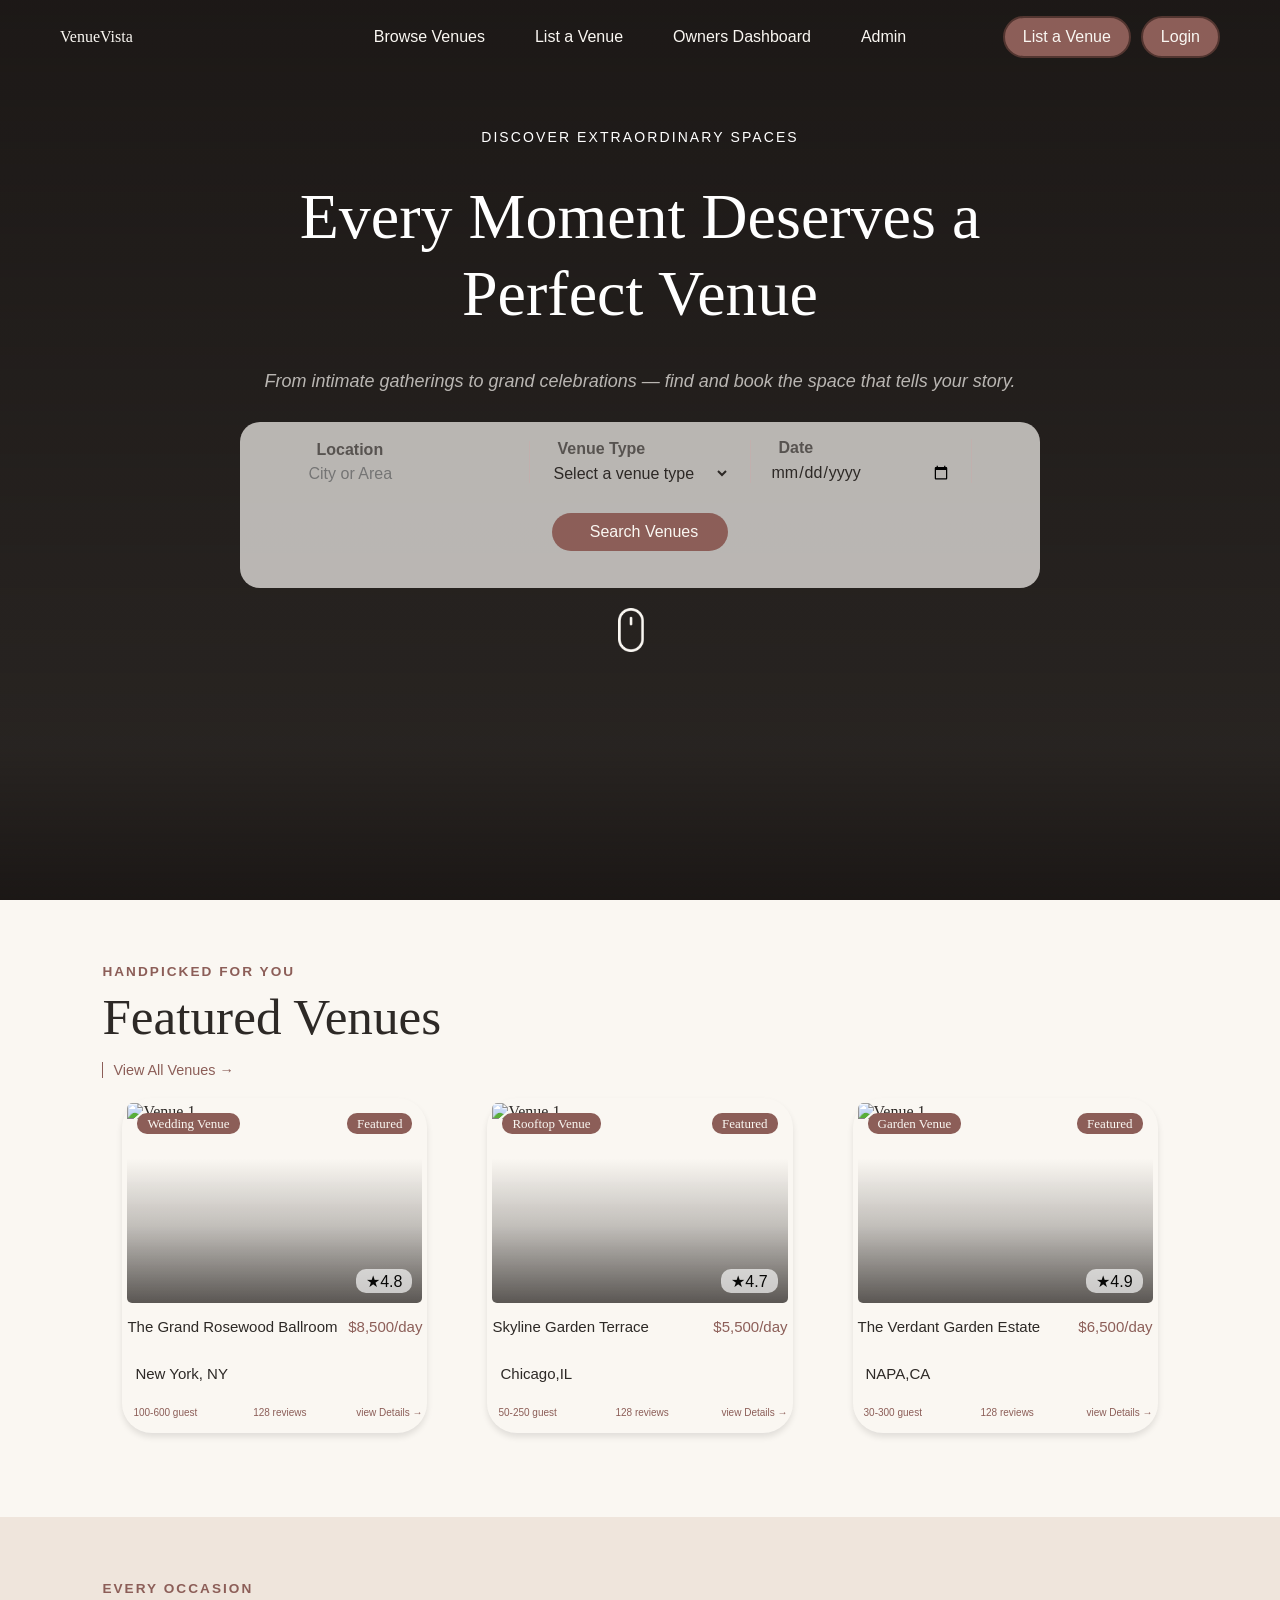
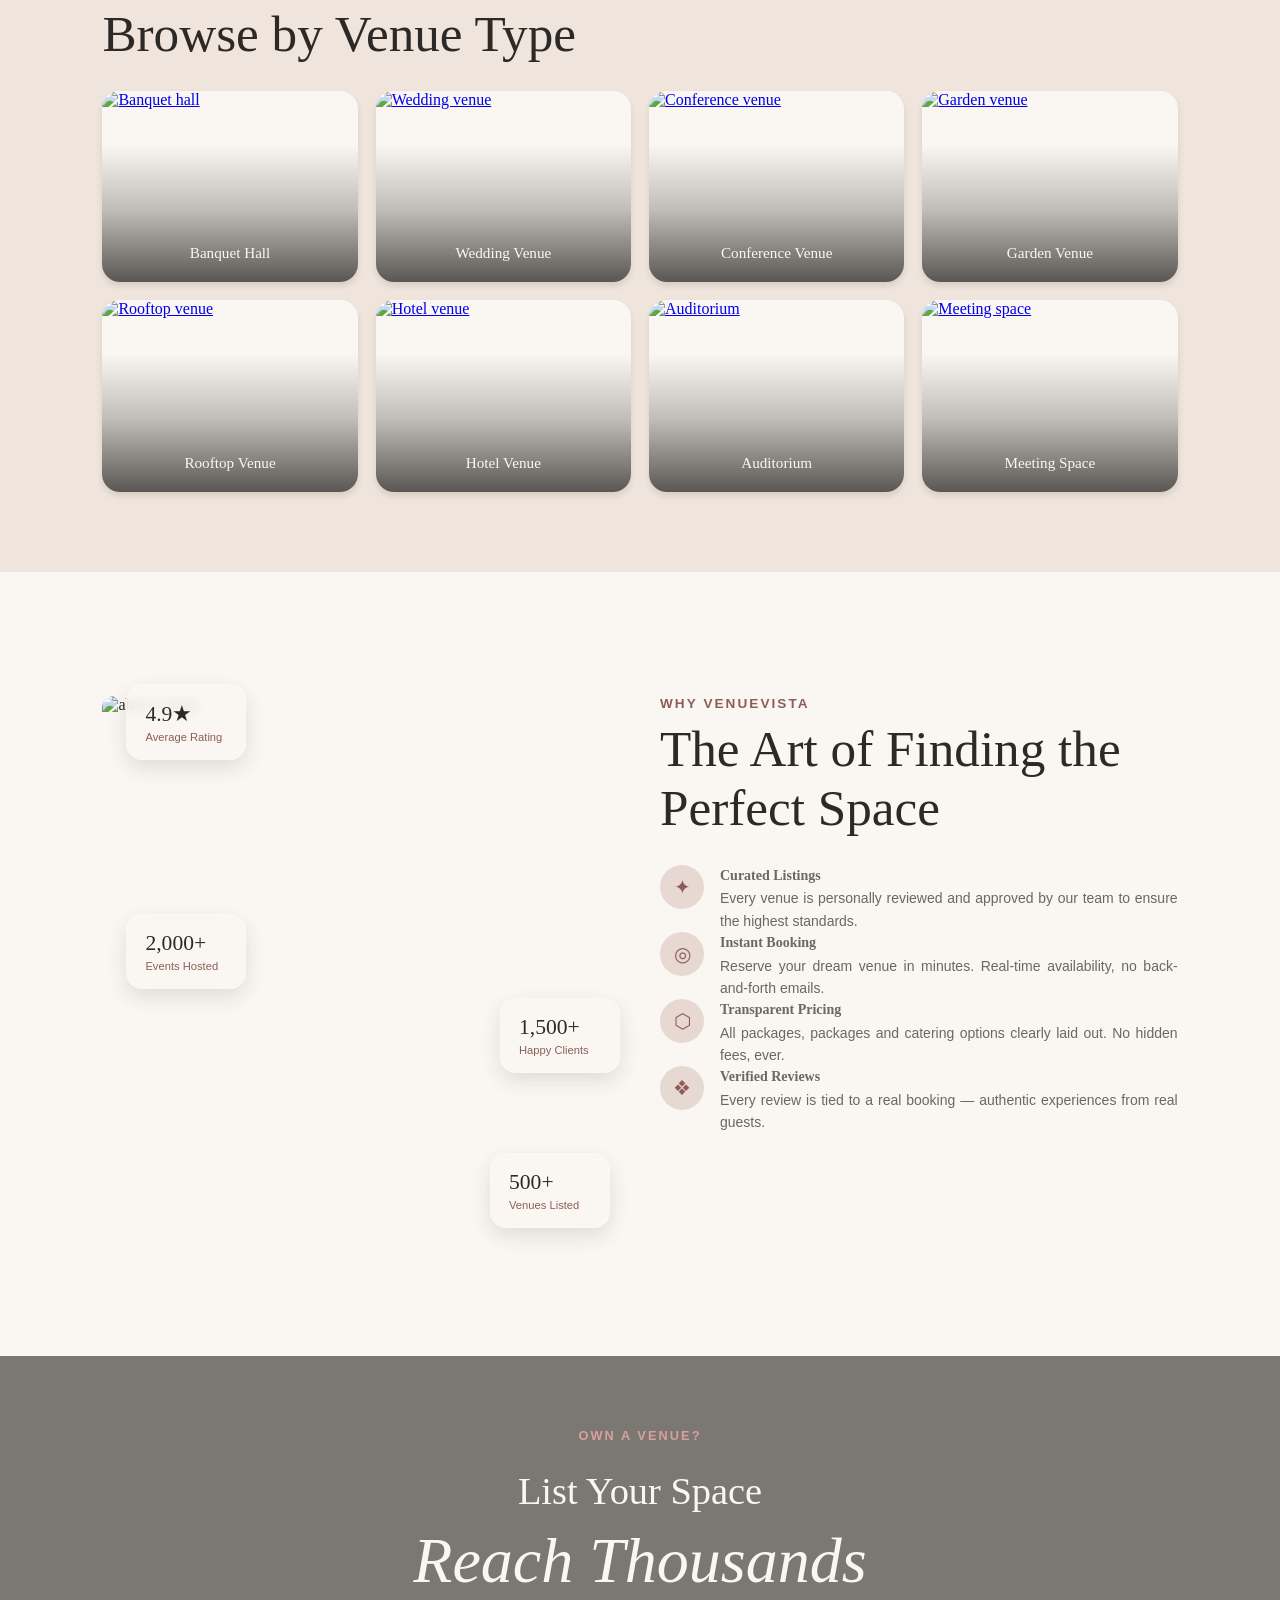
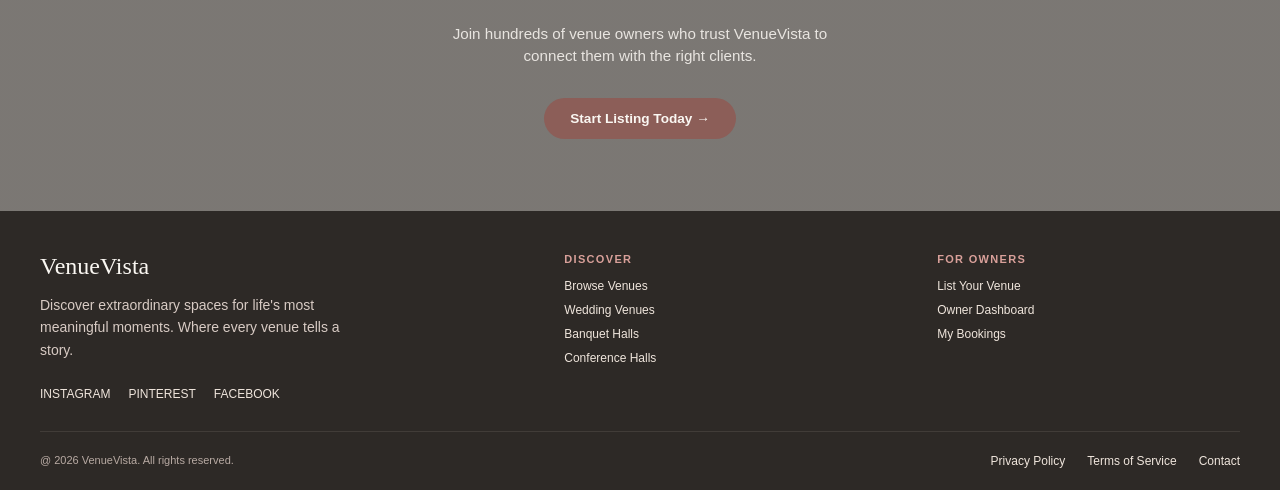
==== commit 26bc4e0f: "fixed css issued and improve appearence" ====
--- a/frontend/index.html
+++ b/frontend/index.html
@@ -1,18 +1,17 @@
-<!doctype html>
+<!DOCTYPE html>
 <html lang="en">
   <head>
     <meta charset="UTF-8" />
     <meta name="viewport" content="width=device-width, initial-scale=1.0" />
     <title>VenueSpot</title>
-    <link rel="icon" type="image/png" href="images/favicon-hall-resevation-system.png">
     <link rel="stylesheet" href="common.css" />
     <link rel="stylesheet" href="style.css" />
-    <script src="https://kit.fontawesome.com/YOUR_KIT_CODE.js" crossorigin="anonymous"></script>
   </head>
   <body>
+    
     <section id="hero-section">
       <div id="container">
-        <div id="nav-bar">
+        <div id="nav-bar" class="site-nav">
           <a id="logo" href="index.html">VenueVista</a>
           <nav id="nav-links">
             <a href="search.html">Browse Venues</a>
@@ -31,7 +30,7 @@
         <p id="hero-title">DISCOVER EXTRAORDINARY SPACES</p>
         <h1 id="hero-heading">Every Moment Deserves a Perfect Venue</h1>
         <p id="hero-description">
-          From intimate gatherings to grand celebrations, find and book the
+          From intimate gatherings to grand celebrations — find and book the
           space that tells your story.
         </p>
 
@@ -90,7 +89,7 @@
 
           <div id="search-btn-container">
             <button id="search-venues-button" type="submit">
-              <i class="fa-regular fa-magnifying-glass"></i>
+              <i class="fa-solid fa-magnifying-glass" aria-hidden="true"></i>
               Search Venues
             </button>
           </div>
@@ -138,7 +137,7 @@
                 <i class="fa-solid fa-comment-dots" aria-hidden="true"></i> 128
                 reviews
               </p>
-              <a href="search.html">View Details → </a>
+              <a href="search.html">view Details → </a>
             </div>
           </div>
 
@@ -171,7 +170,7 @@
                 <i class="fa-solid fa-comment-dots" aria-hidden="true"></i> 128
                 reviews
               </p>
-              <a href="search.html">View Details → </a>
+              <a href="search.html">view Details → </a>
             </div>
           </div>
 
@@ -204,7 +203,7 @@
                 <i class="fa-solid fa-comment-dots" aria-hidden="true"></i> 128
                 reviews
               </p>
-              <a href="search.html">View Details → </a>
+              <a href="search.html">view Details → </a>
             </div>
           </div>
           
@@ -276,7 +275,7 @@
       <div id="about-container">
         <div id="about-image-container">
           <img src="https://images.unsplash.com/photo-1478146059778-26028b07395a?w=800&auto=format&fit=crop&q=70" alt="about-image">
-          <div class="details-box">4.9 <span>★</span><small>Average Rating</small></div>
+          <div class="details-box">4.9★<small>Average Rating</small></div>
           <div class="details-box">2,000+<small>Events Hosted</small></div>
           <div class="details-box">1,500+<small>Happy Clients</small></div>
           <div class="details-box">500+<small>Venues Listed</small></div>
@@ -293,7 +292,7 @@
               <p>Every venue is personally reviewed and approved by our team to ensure the highest standards.</p>
             </div>
           </div>
-          <br>
+
           <div class="detail-text">
             <div>◎</div>
             <div>
@@ -301,7 +300,7 @@
               <p>Reserve your dream venue in minutes. Real-time availability, no back-and-forth emails.</p>
             </div>
           </div>
-          <br>
+
           <div class="detail-text">
             <div>⬡</div>
             <div>
@@ -309,7 +308,7 @@
               <p>All packages, packages and catering options clearly laid out. No hidden fees, ever.</p>
             </div>
           </div>
-          <br>
+
           <div class="detail-text">
             <div>❖</div>
             <div>
--- a/frontend/common.css
+++ b/frontend/common.css
@@ -1,3 +1,105 @@
+body {
+  margin: 0;
+  font-family: Georgia, serif;
+  background-color: #faf7f2;
+  background-size: cover;
+  background-position: center;
+  background-repeat: no-repeat;
+  min-height: 100vh;
+  padding: 0;
+}
+
+/* Keep the shared header visible while the page scrolls. */
+#navigation-section {
+  position: sticky;
+  top: 0;
+  z-index: 1000;
+}
+
+#navigation-section #container {
+  width: 100%;
+  max-width:100%;
+  z-index: 1000; 
+  left: 0;
+  right: 0;
+  top: 0;
+  background-color: #FEFDFC;
+}
+
+ #navigation-section #nav-bar {
+  display: grid;
+  grid-template-columns: 1fr auto 1fr;
+  align-items: center;
+  gap: 20px;
+  min-height: 60px;
+  padding: 1rem 60px;
+  margin: 0 ;
+  background-color: #FEFDFC;
+}
+
+
+#navigation-section #nav-links {
+  font-family: Inter,Arial;
+  display: flex;
+  gap: 70px;
+  flex-wrap: wrap;
+  justify-content: center;
+  justify-self: center;
+}
+
+#navigation-section #nav-links a {
+  color: #2d2926;
+  text-decoration: none;
+  cursor: pointer;
+}
+
+#navigation-section #nav-buttons {
+  display: flex;
+  gap: 10px;
+  justify-self: end;
+}
+
+#navigation-section #login-button,
+#navigation-section #list-venue-button,
+#navigation-section #search-venues-button {
+  color: #faf7f2;
+  background-color: #8c5e58;
+  border: 2px solid #523530;
+  border-radius: 50px;
+  padding: 10px 18px;
+  cursor: pointer;
+  font-size: 16px;
+}
+
+#navigation-section #login-button,
+#navigation-section #list-venue-button {
+  text-decoration: none;
+}
+
+#navigation-section #logo {
+  display: flex;
+  font-size: 1rem;
+  font-weight: 100;
+  text-decoration: none;
+  color: #8c5e58;
+}
+
+/* Reuse the shared light navigation treatment when the homepage is scrolled. */
+#hero-section #nav-bar.site-nav.is-scrolled {
+  color: #2d2926;
+  background-color: #fefdfc;
+  box-shadow: 0 2px 10px rgba(45, 41, 38, .1);
+}
+
+#hero-section #nav-bar.site-nav.is-scrolled #logo,
+#hero-section #nav-bar.site-nav.is-scrolled #nav-links a {
+  color: #2d2926;
+}
+
+#hero-section #nav-bar.site-nav.is-scrolled #logo {
+  color: #8c5e58;
+}
+
 :root {
   --ink: #2d2926;
   --cream: #faf7f2;
@@ -12,75 +114,7 @@
   box-sizing: border-box;
 }
 
-/* Shared legacy navigation used by the dashboard pages. */
-#navigation-section {
-  color: var(--cream);
-  background: var(--ink);
-}
-
-#navigation-section #container {
-  width: min(100% 1200px);
-  margin: 0 auto;
-}
-
-#navigation-section #nav-bar {
-  display: grid;
-  grid-template-columns: 1fr auto 1fr;
-  align-items: center;
-  gap: 24px;
-  min-height: 72px;
-  padding: 0;
-}
-
-#navigation-section #logo {
-  color: var(--cream);
-  font: 500 24px "Playfair Display", Georgia, serif;
-  text-decoration: none;
-}
-
-#navigation-section #nav-links,
-#navigation-section #nav-buttons {
-  display: flex;
-  align-items: center;
-}
-
-#navigation-section #nav-links {
-  justify-content: center;
-  gap: 28px;
-  color: #d8cbc4;
-  font: 13px "DM Sans", Arial, sans-serif;
-}
-
-#navigation-section #nav-links a,
-#navigation-section #nav-buttons a {
-  text-decoration: none;
-}
-
-#navigation-section #nav-links a:hover {
-  color: var(--cream);
-}
-
-#navigation-section #nav-buttons {
-  justify-content: flex-end;
-  gap: 10px;
-  font: 13px "DM Sans", Arial, sans-serif;
-}
-
-#navigation-section #list-venue-button,
-#navigation-section #login-button {
-  padding: 10px 16px;
-  border: 1px solid transparent;
-  border-radius: 999px;
-}
-
-#navigation-section #list-venue-button {
-  color: var(--cream);
-  background: var(--rose);
-}
-
-#navigation-section #login-button {
-  border-color: #79645d;
-}
+
 
 /* Shared legacy footer used by the dashboard pages. */
 #footer-section {
--- a/frontend/style.css
+++ b/frontend/style.css
@@ -1,12 +1,83 @@
-body {
+/*navigation bar styles*/
+
+#hero-section>#container {
+  width: 100%;
+  position: fixed;
+  z-index: 1000;
+  left: 0;
+  right: 0;
+  top: 0;
+}
+
+#hero-section #nav-bar {
+  display: grid;
+  grid-template-columns: 1fr auto 1fr;
+  align-items: center;
+  gap: 20px;
+  min-height: 60px;
+  padding: 1rem 60px;
+  background-color: transparent;
+  color: #faf7f2;
   margin: 0;
-  font-family: Georgia, serif;
-  background-color: #faf7f2;
-  background-size: cover;
-  background-position: center;
-  background-repeat: no-repeat;
-  min-height: 100vh;
-}
+}
+
+#hero-section #nav-links {
+  font-family: Inter,Arial;
+  display: flex;
+  gap:50px;
+  flex-wrap: wrap;
+  justify-content: center;
+  justify-self: center;
+}
+
+#hero-section #nav-links a {
+  color: #faf7f2;
+  text-decoration: none;
+  cursor: pointer;
+  font-size:1rem;
+  font-weight: 500;
+}
+
+#hero-section #nav-buttons {
+  display: flex;
+  gap: 10px;
+  justify-self: end;
+  font-family: Inter,Arial;
+  font-size: 0.875rem;
+}
+
+#login-button,
+#list-venue-button,
+#search-venues-button {
+  color: #faf7f2;
+  background-color: #8c5e58;
+  border: 2px solid #523530;
+  border-radius: 50px;
+  padding: 10px 18px;
+  cursor: pointer;
+  font-size: 16px;
+}
+
+#login-button,
+#list-venue-button {
+  text-decoration: none;
+}
+
+#hero-section #logo {
+  display: flex;
+  font-size: 1rem;
+  font-weight: 100;
+  text-decoration: none;
+  color: #faf7f2;
+}
+
+/* The homepage keeps its transparent hero navigation until common.css
+   applies the shared light style after scrolling. */
+#hero-section #nav-bar.site-nav {
+  transition: background-color .25s ease, color .25s ease, box-shadow .25s ease;
+}
+
+/*hero section styles*/
 
 #hero-section {
   position: relative;
@@ -63,107 +134,40 @@
   }
 }
 
-
-#container {
-  width: 100%;
- 
-}
-
-#nav-bar {
-  display: grid;
-  grid-template-columns: 1fr auto 1fr;
-  align-items: center;
-  gap: 20px;
-  min-height: 60px;
-  padding: 5px 40px;
-  background-color: transparent;
-  font-size: 18px;
-  color: #faf7f2;
-}
-
-#nav-links {
-  font-family: Inter,Arial;
-  display: flex;
-  gap: 70px;
-  flex-wrap: wrap;
+#hero-text {
+  display: flex;
+  flex-direction: column;
+  align-items: center;
+  box-sizing: border-box;
+  margin-top: 60px;
+  padding-top: 50px;
   justify-content: center;
-  justify-self: center;
-}
-
-#nav-links a {
-  color: #faf7f2;
-  text-decoration: none;
-  cursor: pointer;
-}
-
-#nav-buttons {
-  display: flex;
-  font-family: Arial, Helvetica, sans-serif;
-  gap: 10px;
-  justify-self: end;
-}
-
-#login-button,
-#list-venue-button,
-#search-venues-button {
-  color: #faf7f2;
-  background-color: #8c5e58;
-  border: 2px solid #523530;
-  border-radius: 50px;
-  padding: 10px 18px;
-  cursor: pointer;
-  font-size: 16px;
-}
-
-#login-button,
-#list-venue-button {
-  text-decoration: none;
-}
-
-#logo {
-  display: flex;
-  font-size: 20px;
-  font-weight: bold;
-  text-decoration: none;
-  color: #faf7f2;
-}
-
-#hero-text {
-  display: flex;
-  flex-direction: column;
-  align-items: center;
-  box-sizing: border-box;
-  width: min(1200px, 90vw);
-  margin: 60px auto;
-  background-color: transparent;
-  border-radius: 10px;
-
+  
 }
 
 #hero-title {
-  font-size: 13px;
-  font-weight:bolder;
-  font-family: Arial, Helvetica, sans-serif;
+  font-size: 14px;
+  font-family: Inter, sans-serif;
   letter-spacing: 0.15em;
   font-weight: 100;
 }
 
 #hero-heading {
-  font-family:'Times New Roman', Times, serif;
+  font-family: Cormorant-Garamond,serif;
   font-size: clamp(2.5rem, 5vw, 5.5rem);
   margin: 20px 0;
   line-height: 1.2;
   max-width: 800px;
   align-self: center;
   justify-self: center;
-  font-weight:lighter;
+  font-weight: 100;
 }
 
 #hero-description {
   font-size: 18px;
   margin-bottom: 30px;
   font-family: Inter, sans-serif;
-  color: #f0ede9b3;
+  color: #faf7f2b3;
   font-style: italic;
 }
 
@@ -172,10 +176,9 @@
   flex-direction: column;
   justify-content: center;
   align-items: center;
-  background-color: rgba(250, 247, 242, 0.6);
-  width: 900px;
+  background-color: rgba(250, 247, 242, 0.7);
+  width: min(800px, 85vw);
   margin: 0 auto;
-  height: 180px;
   padding: 5px 20px;
   border-radius: 20px;
   box-sizing: border-box;
@@ -189,7 +192,7 @@
   justify-content: center;
   align-items: end;
   width: 100%;
-  padding: 15px;
+  padding: 12px;
 }
 
 #location-search,
@@ -198,13 +201,12 @@
   display: flex;
   flex-direction: column;
   align-items: flex-start;
-  min-width: 200px;
-  color: rgb(71, 70, 70);
+  min-width: 180px;
+  color: #2d2926b3;
   border-right: 1px solid #d4a5a54d;
-  font-family: Arial, Helvetica, sans-serif;
-  font-weight: 600;
-  font-size: 16px;
-  padding-right: 30px;
+  font-family: Inter, sans-serif;
+  font-weight: 700;
+  padding-right: 20px;
 }
 
 #location-search p,
@@ -219,10 +221,11 @@
 #location-search input,
 #venue-type-select,
 #date-search input {
-  width: 200px;
+  width: 100%;
+  min-width: 180px;
   padding: 0 0;
   border-radius: 12px;
-  font-size: 18px;
+  font-size: 16px;
   box-sizing: border-box;
   border: none;
   background-color: transparent;
@@ -243,9 +246,8 @@
   width: 100%;
   max-width: 200px;
   padding: 10px 30px;
-  font-size: 19px;
+  font-size: 16px;
   border-radius: 50px;
-  font-weight: bold;
   background-color: #8c5e58;
   color: #faf7f2;
   border: none;
@@ -253,10 +255,11 @@
 }
 
 @media (max-width: 768px) {
-  #nav-bar {
+  #hero-section #nav-bar {
     grid-template-columns: 1fr;
     justify-content: center;
     padding: 18px 20px;
+    margin: 0;
   }
 
   #nav-links {
@@ -285,10 +288,6 @@
   #date-search input {
     width: 100%;
   }
-}
-
-.fa-regular.fa-magnifying-glass{
-  color:#ffffff;
 }
 
 #mouse-image img{
@@ -334,7 +333,7 @@
   color: #8c5e58;
   font-family: Arial, sans-serif;
   font-size: 0.85rem;
-  font-weight: 800;
+  font-weight: 700;
   letter-spacing: 0.15em;
   text-transform: uppercase;
 }
@@ -367,7 +366,6 @@
 .venue-card {
   padding: 5px;
   margin: 20px;
-  width: 350px;
   background-color: #faf7f2;
   border-radius: 30px;
   box-shadow: 0px 4px 6px rgba(0, 0, 0, 0.1);
@@ -376,7 +374,7 @@
 }
 
 .venue-card:hover{
-  transform: scale(1.02);
+  transform: scale(1.05);
   box-shadow: 0px 12px 24px rgba(0, 0, 0, 0.16);
   transition: transform 0.4s ease-in, box-shadow 0.4s ease-in;
 }
@@ -394,7 +392,7 @@
   position: relative;
   border-radius: 5px;
   overflow: hidden;
-  height:220px;
+  height:200px;
 }
 
 .venue-card-image::after {
@@ -431,7 +429,8 @@
 }
 
 .location-details p{
-font-family: 'Times New Roman', Times, serif;
+letter-spacing: 0;
+font-family:Inter,sans-serif;
 display: inline-flex;
 align-items: center;
 font-size: 15px;
@@ -439,24 +438,23 @@
 }
 
 .cost{
-  font-family:'Times New Roman', Times, serif;
-  font-size: 13px;
-  font-weight: bolder;
-  color:#493533;
+  font-family:Inter,sans-serif;
+  font-size: 15px;
+  color:#8c5e58;
+  letter-spacing: 0;
   float:inline-end;
   
 
 }
 
 .rating-tag{
-  font-family:'Times New Roman', Times, serif;
-  font-weight: bolder;
+  font-family:Inter,sans-serif;
   background-color: #f7f6f6b2;
   border-radius: 10px;
   width: fit-content;
   padding: 2.5px 10px;
   font-size: medium;
-  color:#543c3a;
+  color:#080807;
   position: absolute;
   bottom: 10px;
   right: 10px;
@@ -476,7 +474,6 @@
 .hall-details p {
   display: inline-flex;
   align-items: center;
-  font-size: 14px;
   gap: 6px;
 }
 
@@ -484,8 +481,7 @@
   text-decoration:none;
   justify-content: space-between;
   align-items: center;
-  font-family: Arial, Helvetica, sans-serif;
-  font-weight: bold;
+  font-family: Inter, sans-serif;
   font-size: 10px;
   color: #8c5e58;
 }
@@ -512,11 +508,11 @@
 #browse-venue-type {
   padding: 64px 8vw 80px;
   color: #2d2926;
-  background: #f4f2f0;
+  background: #efe5dc;
 }
 
 #venue-card-container {
-  max-width: 1400px;
+  max-width: 1200px;
   margin: 0 auto;
 }
 
@@ -525,14 +521,14 @@
   color: #8c5e58;
   font-family: Arial, sans-serif;
   font-size: 0.85rem;
-  font-weight: 800;
+  font-weight: 700;
   letter-spacing: 0.15em;
   text-transform: uppercase;
 }
 
 #venue-card-container > h1 {
   margin: 0 0 28px;
-  font-size: 50px;
+  font-size: clamp(2rem, 4vw, 3.5rem);
   font-family: Georgia, serif;
   font-weight: 400;
 }
@@ -546,8 +542,7 @@
 .venue-type-card {
   display: block;
   position: relative;
-  width: 300px;
-  height: 150px;
+  min-width: 0;
   overflow: hidden;
   border-radius: 18px;
   box-shadow: 0px 4px 6px rgba(0, 0, 0, 0.1);
@@ -704,12 +699,12 @@
 
   #about-image-container img {
     width: 100%;
-    height: 500px;
+    height: 440px;
     margin-left: 0;
   }
 
   .details-box {
-    width:auto;
+    min-width: 100px;
     padding: 12px 14px;
     font-size: 1.1rem;
   }
@@ -720,14 +715,14 @@
     color: #8c5e58;
     font-family: Arial, sans-serif;
     font-size: 0.85rem;
-    font-weight: 800;
+    font-weight: 600;
     letter-spacing: 0.15em;
     text-transform: uppercase;
 }
 
 #about-details h1{
   margin: 0 0 28px;
-    font-size: 50px;
+    font-size: clamp(2rem, 4vw, 3.5rem);
     font-family: Georgia, serif;
     font-weight: 400;
 }
@@ -741,11 +736,11 @@
   align-items: flex-start;
   gap: 16px;
   font-family:Cormorant-Garamond,serif ;
-  font-size: 16px;
-  color: #6d534f;
+  font-size: 14px;
+  color: #2d2926b3;
   line-height: 1.6;
   text-align: justify;
-  font-weight: 120;
+  font-weight: 100;
 }
 
 .detail-text > div:first-child {
@@ -757,7 +752,7 @@
   justify-content: center;
   border-radius: 50%;
   background-color: #aa70673b;
-  color: #6d534f;
+  color: #8c5e58;
   font-size: 1.25rem;
   line-height: 1;
 }
@@ -772,7 +767,7 @@
   font-family:Cormorant-Garamond,serif ;
   letter-spacing:0;
   text-transform: none;
-  font-size: 16px;
+  font-size: 14px;
 }
 
 .detail-text p{
@@ -789,7 +784,7 @@
   justify-content: center;
   align-items: center;
   width: fit-content;
-  padding: 10px 20px;
+  padding: 10px 10px;
   border-radius: 12px;
   background-color: #9c6f6965;
   color:#faf7f2;
@@ -801,7 +796,7 @@
   position: relative;
   isolation: isolate;
   overflow: hidden;
-  min-height: 465px;
+  min-height: 455px;
   display: grid;
   place-items: center;
   color: #faf7f2;
@@ -885,116 +880,3 @@
   }
 }
 
-#footer-body{
-  display: flex;
-  flex-direction: column;
-  background-color: #2d2926;
-  padding:25px;
-}
-
-#footer-top{
-
-  display: flex;
-  flex-direction: row;
-  color: #faf7f2;
-  gap: 160px;
-  border-bottom: 1px solid #413c38;
-  padding-bottom: 25px;
-}
-
-#footer-details-block{
-  display: flex;
-  flex-direction: column;
-  max-width: 300px;
-}
-#footer-details-block h1{
-  font-size: 20px;
-  font-weight: 100;
-}
-
-#footer-details-block p{
-  font-size: 14px;
-  font-family: Inter,Arial;
-}
-
-.social-links {
-  display: flex;
-  flex-direction: row;
-  gap: 30px;
-  margin-top: 30px;
-}
-
-.social-links a{
-   text-decoration: none;
-   color: #e6e2df;
-   font-size: 12px;
-}
-
-
-.footer-nav-links{
-  display: flex;
-  flex-direction: column;
-  line-height: 2.5;
-}
-
-.footer-nav-links a{
-  text-decoration: none;
-  color: #efe5dc;
-  font-size: 12px;
-}
-
-.footer-nav-links p{
-  text-decoration: none;
-  color: #efe5dc;
-  font-size: 12px;
-}
-
-#footer-bottom{
-  display: flex;
-  flex-direction: row;
-  color: #faf7f2;
-  gap:450px;
-  padding-top: 25px;
-}
-
-#logo { 
-  font-size: 24px;
-  font-family: 'Times New Roman', Times, serif;
-  font-weight: lighter;
-}
-
-#venue-search { 
-  font-size: 14px; 
-  color:#2d2926;
-}
-
-#location-search input, #venue-type-select, #date-search input { 
-  font-size: 15px; 
-  color:rgb(53, 52, 52);
-}
-
-
-#nav-bar { font-size: 15px; }
-#nav-links { font-size: 15px; }
-#nav-buttons a, #search-venues-button { font-size: 14px; }
-.location-details p { font-size: 16px; }
-.hall-details, .hall-details a { font-size: 12px; }
-
-#footer-bottom p{
-  display: flex;
-  font-size: 12px;
-}
-
-
-.footer-links {
-  display: flex;
-  flex-direction: row;
-  gap: 30px;
-  align-items: center;
-}
-
-.footer-links a{
-   text-decoration: none;
-   color: #efe5dc;
-   font-size: 12px;
-}
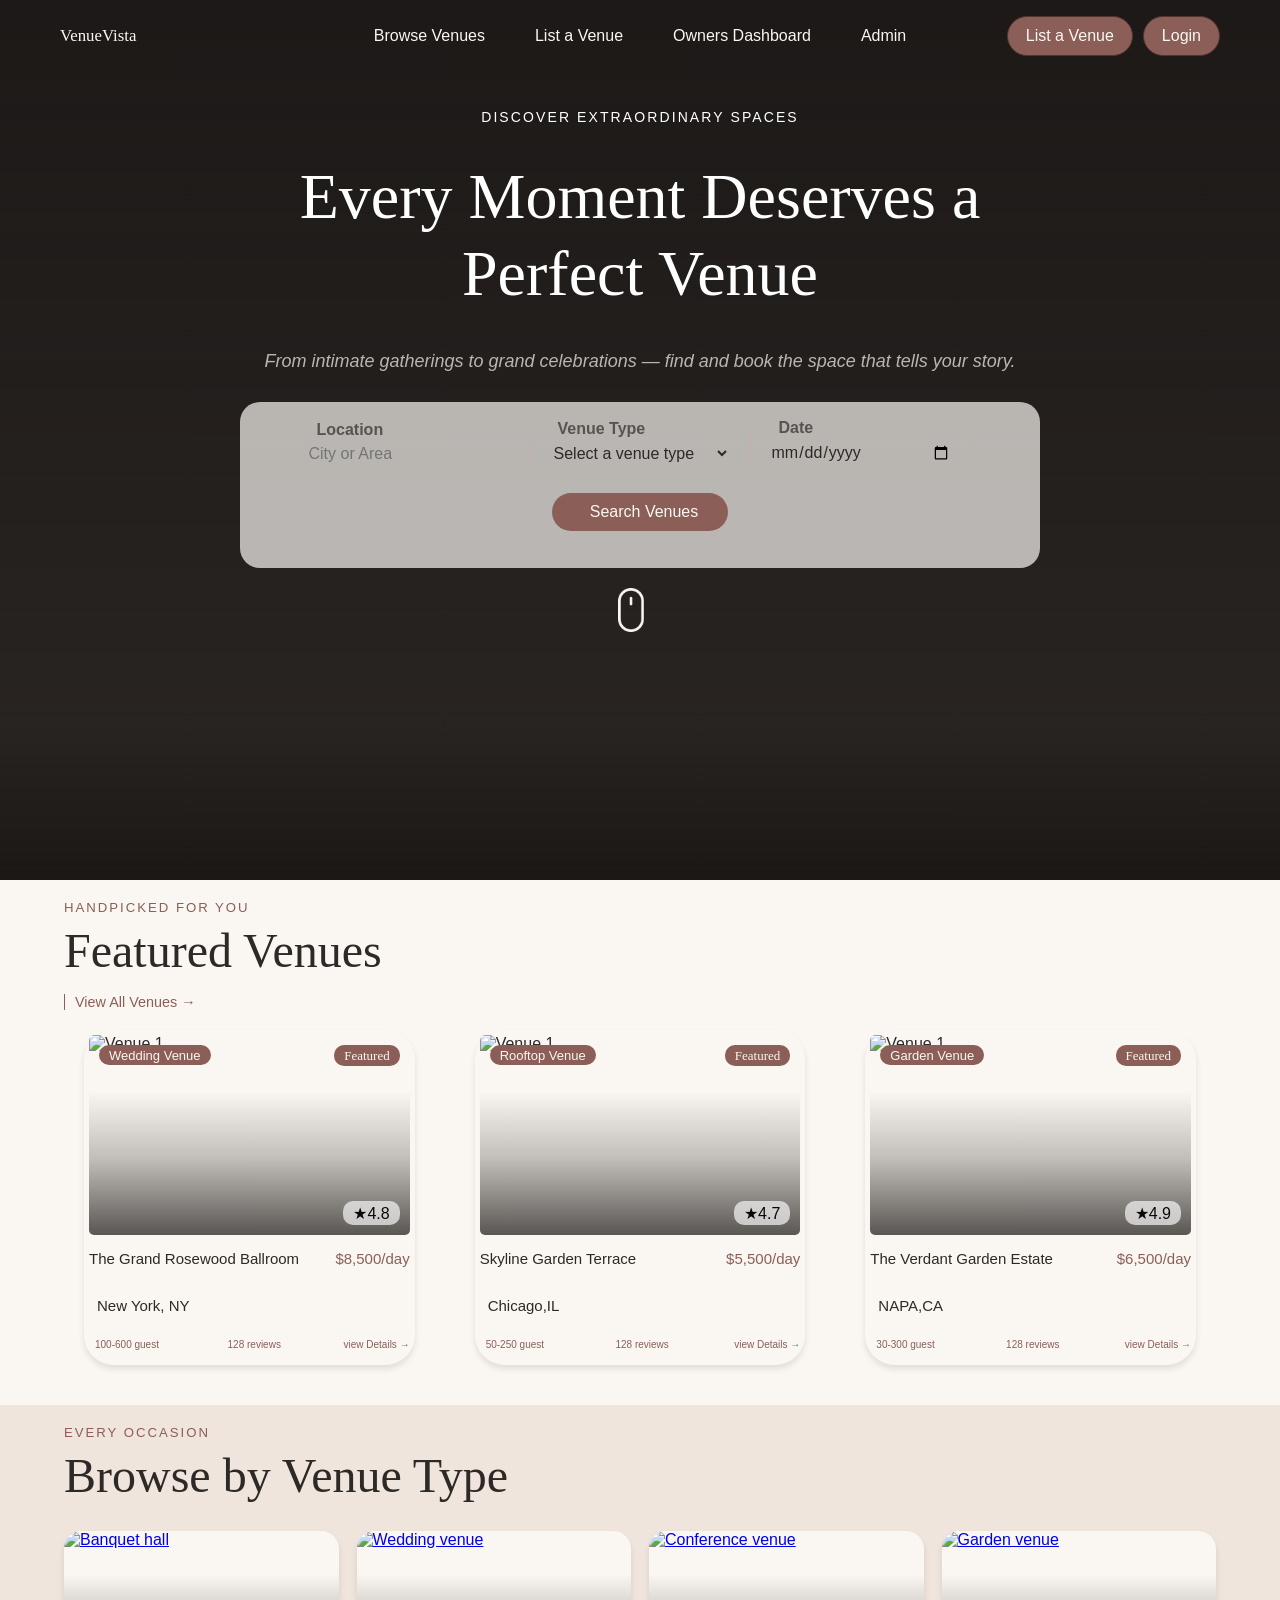
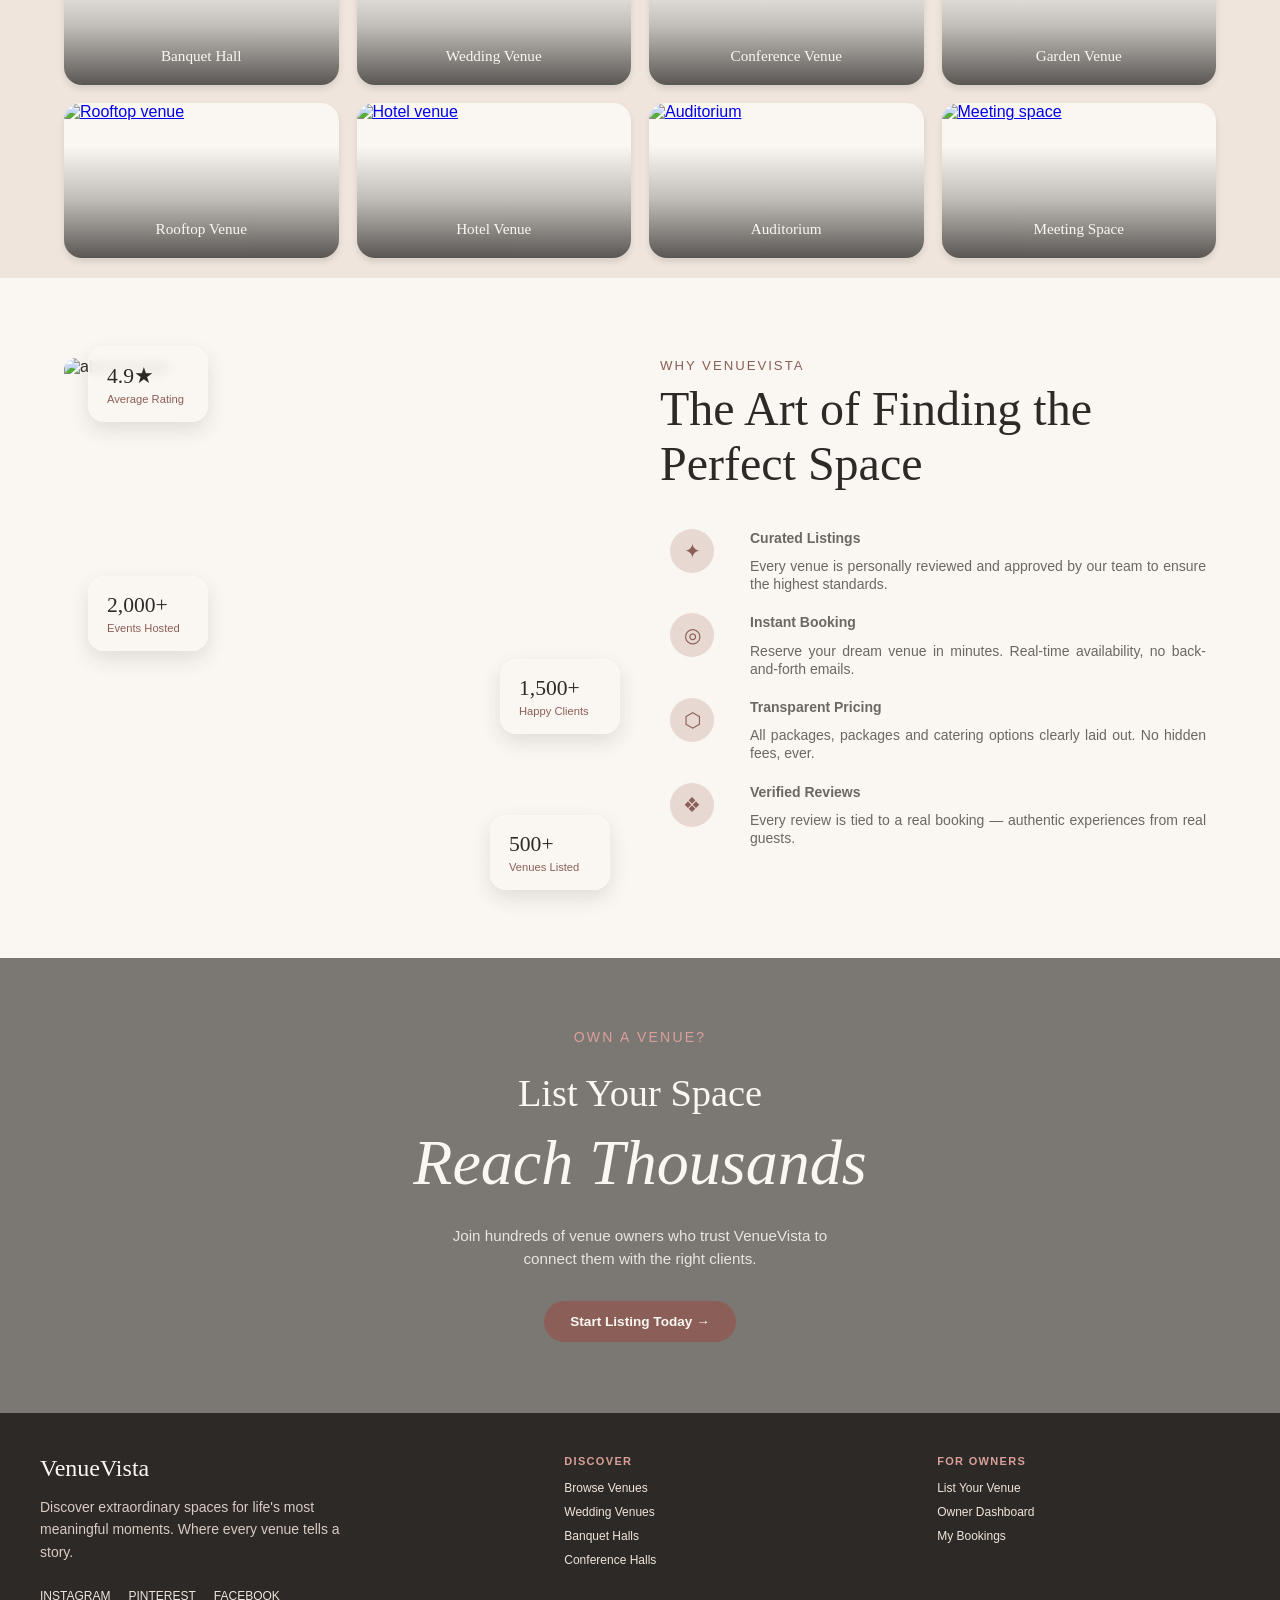
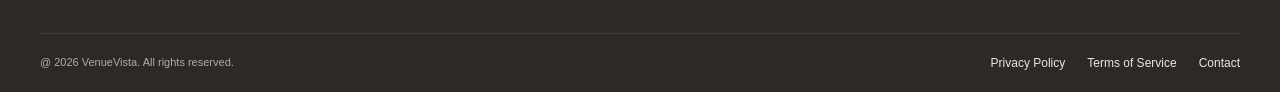
==== commit ac8509db: "Add login page and venue logo - Created a new login.html file for user authentication. - Added a ven" ====
--- a/frontend/index.html
+++ b/frontend/index.html
@@ -3,13 +3,16 @@
   <head>
     <meta charset="UTF-8" />
     <meta name="viewport" content="width=device-width, initial-scale=1.0" />
-    <title>VenueSpot</title>
+    <title>VenueVista</title>
+    <link rel="preconnect" href="https://fonts.googleapis.com" />
+    <link rel="preconnect" href="https://fonts.gstatic.com" crossorigin />
+    <link rel="icon" type="image/x-icon" href="images/venuevista-logo.png" />
     <link rel="stylesheet" href="common.css" />
     <link rel="stylesheet" href="style.css" />
   </head>
   <body>
-    
-    <section id="hero-section">
+
+    <section id="navigation-section" class="home-navigation">
       <div id="container">
         <div id="nav-bar" class="site-nav">
           <a id="logo" href="index.html">VenueVista</a>
@@ -25,7 +28,9 @@
           </div>
         </div>
       </div>
-
+    </section>
+
+    <section id="hero-section">
       <div id="hero-text">
         <p id="hero-title">DISCOVER EXTRAORDINARY SPACES</p>
         <h1 id="hero-heading">Every Moment Deserves a Perfect Venue</h1>
@@ -104,12 +109,12 @@
     <section id="featured-venue">
       <div>
         <p>Handpicked for You</p>
-        <h2>Featured Venues</h2>
+        <h1>Featured Venues</h1>
         <a href="search.html">View All Venues →</a>
 
         <div id="featured-venue-cards">
-          <div class="venue-card">
-            <div class="venue-card-image">
+          <div class="featured-venue-card">
+            <div class="featured-venue-card-image">
               <img
                 src="https://images.unsplash.com/photo-1519225421980-715cb0215aed?w=1920&auto=format&fit=crop&q=80"
                 alt="Venue 1"
@@ -141,8 +146,8 @@
             </div>
           </div>
 
-          <div class="venue-card">
-            <div class="venue-card-image">
+          <div class="featured-venue-card">
+            <div class="featured-venue-card-image">
               <img
                 src="https://images.unsplash.com/photo-1555396273-367ea4eb4db5?w=1200&auto=format&fit=crop&q=80"
                 alt="Venue 1"
@@ -174,8 +179,8 @@
             </div>
           </div>
 
-          <div class="venue-card">
-            <div class="venue-card-image">
+          <div class="featured-venue-card">
+            <div class="featured-venue-card-image">
               <img
                 src="https://images.unsplash.com/photo-1530103862676-de8c9debad1d?w=1200&auto=format&fit=crop&q=80"
                 alt="Venue 1"
--- a/frontend/common.css
+++ b/frontend/common.css
@@ -1,6 +1,6 @@
 body {
   margin: 0;
-  font-family: Georgia, serif;
+  font-family: Arial,sans-serif;
   background-color: #faf7f2;
   background-size: cover;
   background-position: center;
@@ -39,9 +39,9 @@
 
 
 #navigation-section #nav-links {
-  font-family: Inter,Arial;
-  display: flex;
-  gap: 70px;
+  font-family: Arial,sans-serif;
+  display: flex;
+  gap: 50px;
   flex-wrap: wrap;
   justify-content: center;
   justify-self: center;
@@ -64,11 +64,11 @@
 #navigation-section #search-venues-button {
   color: #faf7f2;
   background-color: #8c5e58;
-  border: 2px solid #523530;
+  border: 1.5px solid #523530;
   border-radius: 50px;
   padding: 10px 18px;
   cursor: pointer;
-  font-size: 16px;
+  font-size: 1rem;
 }
 
 #navigation-section #login-button,
@@ -78,13 +78,14 @@
 
 #navigation-section #logo {
   display: flex;
-  font-size: 1rem;
+  font-size: 1.05rem;
   font-weight: 100;
   text-decoration: none;
   color: #8c5e58;
-}
-
-/* Reuse the shared light navigation treatment when the homepage is scrolled. */
+  font-family: Cormorant-Garamond,serif;
+}
+
+
 #hero-section #nav-bar.site-nav.is-scrolled {
   color: #2d2926;
   background-color: #fefdfc;
--- a/frontend/style.css
+++ b/frontend/style.css
@@ -1,9 +1,41 @@
 /*navigation bar styles*/
 
-#hero-section>#container {
+#navigation-section.home-navigation {
+  margin-bottom: -92px;
+  background-color: transparent;
+}
+
+#navigation-section.home-navigation #container,
+#navigation-section.home-navigation #nav-bar {
+  background-color: transparent;
+}
+
+#navigation-section.home-navigation #logo,
+#navigation-section.home-navigation #nav-links a {
+  color: #faf7f2;
+}
+
+#navigation-section.home-navigation #nav-bar {
+  transition: background-color .25s ease, color .25s ease, box-shadow .25s ease;
+}
+
+#navigation-section.home-navigation #nav-bar.is-scrolled {
+  background-color: #fefdfc;
+  box-shadow: 0 2px 10px rgba(45, 41, 38, .1);
+}
+
+#navigation-section.home-navigation #nav-bar.is-scrolled #logo,
+#navigation-section.home-navigation #nav-bar.is-scrolled #nav-links a {
+  color: #2d2926;
+}
+
+#navigation-section.home-navigation #nav-bar.is-scrolled #logo {
+  color: #8c5e58;
+}
+
+#hero-section #container {
   width: 100%;
-  position: fixed;
-  z-index: 1000;
+  position: absolute;
   left: 0;
   right: 0;
   top: 0;
@@ -18,11 +50,11 @@
   padding: 1rem 60px;
   background-color: transparent;
   color: #faf7f2;
-  margin: 0;
+  
 }
 
 #hero-section #nav-links {
-  font-family: Inter,Arial;
+  font-family: Arial,sans-serif;
   display: flex;
   gap:50px;
   flex-wrap: wrap;
@@ -42,8 +74,6 @@
   display: flex;
   gap: 10px;
   justify-self: end;
-  font-family: Inter,Arial;
-  font-size: 0.875rem;
 }
 
 #login-button,
@@ -51,11 +81,11 @@
 #search-venues-button {
   color: #faf7f2;
   background-color: #8c5e58;
-  border: 2px solid #523530;
+  border: 1.5px solid #523530;
   border-radius: 50px;
   padding: 10px 18px;
   cursor: pointer;
-  font-size: 16px;
+  font-size: 1rem;
 }
 
 #login-button,
@@ -65,14 +95,13 @@
 
 #hero-section #logo {
   display: flex;
-  font-size: 1rem;
+  font-size: 1.05rem;
   font-weight: 100;
   text-decoration: none;
   color: #faf7f2;
 }
 
-/* The homepage keeps its transparent hero navigation until common.css
-   applies the shared light style after scrolling. */
+
 #hero-section #nav-bar.site-nav {
   transition: background-color .25s ease, color .25s ease, box-shadow .25s ease;
 }
@@ -323,7 +352,7 @@
 }
 
 #featured-venue {
-  padding: 64px 8vw;
+  padding: 20px 5vw;
   color: #2d2926;
   background: #faf7f2;
 }
@@ -332,15 +361,15 @@
   margin: 0 0 8px;
   color: #8c5e58;
   font-family: Arial, sans-serif;
-  font-size: 0.85rem;
-  font-weight: 700;
+  font-size: 0.825rem;
+  font-weight: 500;
   letter-spacing: 0.15em;
   text-transform: uppercase;
 }
 
-#featured-venue h2 {
+#featured-venue h1 {
   margin: 0;
-  font-size: clamp(1rem, 4vw, 3.5rem);
+  font-size: 3.0rem;
   font-family: Cormorant-Garamond, serif;
   font-weight: 100;
 }
@@ -363,7 +392,7 @@
   gap: 20px;
 }
 
-.venue-card {
+.featured-venue-card {
   padding: 5px;
   margin: 20px;
   background-color: #faf7f2;
@@ -373,14 +402,14 @@
   transition: transform 0.7s ease-out, box-shadow 0.7s ease-out;
 }
 
-.venue-card:hover{
+.featured-venue-card:hover{
   transform: scale(1.05);
   box-shadow: 0px 12px 24px rgba(0, 0, 0, 0.16);
   transition: transform 0.4s ease-in, box-shadow 0.4s ease-in;
 }
 
 
-.venue-card img {
+.featured-venue-card img {
   width: 100%;
   height: 100%;
   border-radius: 5px;
@@ -388,14 +417,14 @@
   object-fit: cover;
 }
 
-.venue-card-image {
+.featured-venue-card-image {
   position: relative;
   border-radius: 5px;
   overflow: hidden;
   height:200px;
 }
 
-.venue-card-image::after {
+.featured-venue-card-image::after {
   content: "";
   position: absolute;
   inset: 0;
@@ -430,7 +459,7 @@
 
 .location-details p{
 letter-spacing: 0;
-font-family:Inter,sans-serif;
+font-family:Arial,sans-serif;
 display: inline-flex;
 align-items: center;
 font-size: 15px;
@@ -438,17 +467,15 @@
 }
 
 .cost{
-  font-family:Inter,sans-serif;
+  font-family:Arial,sans-serif;
   font-size: 15px;
   color:#8c5e58;
   letter-spacing: 0;
   float:inline-end;
-  
-
 }
 
 .rating-tag{
-  font-family:Inter,sans-serif;
+  font-family:Arial,sans-serif;
   background-color: #f7f6f6b2;
   border-radius: 10px;
   width: fit-content;
@@ -465,7 +492,7 @@
   display: flex;
   justify-content: space-between;
   align-items: center;
-  font-family: Inter, sans-serif;
+  font-family: Arial,sans-serif;
   font-size: 10px;
   color:#8c5e58;
   letter-spacing: normal;
@@ -481,7 +508,7 @@
   text-decoration:none;
   justify-content: space-between;
   align-items: center;
-  font-family: Inter, sans-serif;
+  font-family: Arial,sans-serif;
   font-size: 10px;
   color: #8c5e58;
 }
@@ -503,10 +530,8 @@
   }
 }
 
-
-
 #browse-venue-type {
-  padding: 64px 8vw 80px;
+  padding: 20px 5vw;
   color: #2d2926;
   background: #efe5dc;
 }
@@ -520,17 +545,18 @@
   margin: 0 0 8px;
   color: #8c5e58;
   font-family: Arial, sans-serif;
-  font-size: 0.85rem;
-  font-weight: 700;
+  font-size: 0.825rem;
+  font-weight: 500;
   letter-spacing: 0.15em;
   text-transform: uppercase;
 }
 
 #venue-card-container > h1 {
   margin: 0 0 28px;
-  font-size: clamp(2rem, 4vw, 3.5rem);
-  font-family: Georgia, serif;
-  font-weight: 400;
+  font-size: 3rem;
+  font-family: Cormorant-Garamond,serif;
+  font-weight: 100;
+ 
 }
 
 #venue-type-cards{
@@ -546,7 +572,7 @@
   overflow: hidden;
   border-radius: 18px;
   box-shadow: 0px 4px 6px rgba(0, 0, 0, 0.1);
-  aspect-ratio: 4 / 3;
+  aspect-ratio: 16 / 9;
   background: #faf7f2;
   transition: transform 0.25s ease, box-shadow 0.25s ease;
 }
@@ -604,14 +630,14 @@
   max-width: calc(100% - 24px);
   padding: 8px 14px;
   color: #faf7f2;
-  font-family: Georgia, serif;
+  font-family: Cormorant-Garamond,serif;
   font-size: 0.95rem;
   text-align: center;
 }
 
 /* --about image-- */
 #about-page {
-  padding: 64px 8vw 80px;
+  padding: 20px 5vw;
   color: #2d2926;
   background: #faf7f2;
 }
@@ -651,7 +677,7 @@
   border-radius: 16px;
   background: rgba(250, 247, 242, 0.82);
   color: #2d2926;
-  font-family: Georgia, serif;
+  font-family: Cormorant-Garamond,serif;
   font-size: 1.35rem;
   box-shadow: 0 8px 20px rgba(45, 41, 38, 0.12);
   -webkit-backdrop-filter: blur(6px);
@@ -714,16 +740,16 @@
     margin: 0 0 8px;
     color: #8c5e58;
     font-family: Arial, sans-serif;
-    font-size: 0.85rem;
-    font-weight: 600;
+    font-size: 0.825rem;
+    font-weight: 500;
     letter-spacing: 0.15em;
     text-transform: uppercase;
 }
 
 #about-details h1{
   margin: 0 0 28px;
-    font-size: clamp(2rem, 4vw, 3.5rem);
-    font-family: Georgia, serif;
+    font-size: 3rem;
+    font-family: Cormorant-Garamond,serif;
     font-weight: 400;
 }
 
@@ -738,7 +764,7 @@
   font-family:Cormorant-Garamond,serif ;
   font-size: 14px;
   color: #2d2926b3;
-  line-height: 1.6;
+  line-height: 1.3;
   text-align: justify;
   font-weight: 100;
 }
@@ -755,6 +781,7 @@
   color: #8c5e58;
   font-size: 1.25rem;
   line-height: 1;
+  margin: 10px;
 }
 
 .detail-text > div:last-child {
@@ -763,20 +790,12 @@
 
 .detail-text h3,
 .detail-text p {
-  margin: 0;
-  font-family:Cormorant-Garamond,serif ;
+  margin: 10px;
+  font-family:Arial,sans-serif ;
   letter-spacing:0;
   text-transform: none;
   font-size: 14px;
-}
-
-.detail-text p{
-  font-family:Inter, Arial ;
-  font-size: 14px;
   color: #2d2926b3;
-  line-height: 1.6;
-  text-align: justify;
-  font-weight: 100;
 }
 
 .detail-box{
@@ -823,29 +842,29 @@
 
 #list-venue-body p {
   margin: 0;
-  font-family: Inter, Arial, sans-serif;
+  font-family: Arial, sans-serif;
 }
 
 #list-venue-body p:first-child {
   color: #d9a09a;
-  font-size: 0.8rem;
-  font-weight: 700;
+  font-size: 0.875rem;
+  font-weight: 500;
   letter-spacing: 0.16em;
 }
 
 #list-venue-body p:nth-child(2) {
   margin-top: 26px;
-  font-family: Georgia, serif;
-  font-size: clamp(1.8rem, 3vw, 2.4rem);
-  font-weight: 400;
+  font-family: Cormorant-Garamond,serif;
+  font-size: 2.4rem;
+  font-weight: 200;
 }
 
 #list-venue-body h1 {
   margin: 16px 0 30px;
-  font-family: Georgia, serif;
-  font-size: clamp(2.6rem, 5vw, 4rem);
+  font-family: Cormorant-Garamond,serif;
+  font-size: 4rem;
   font-style: italic;
-  font-weight: 400;
+  font-weight: 200;
   line-height: 1;
 }
 
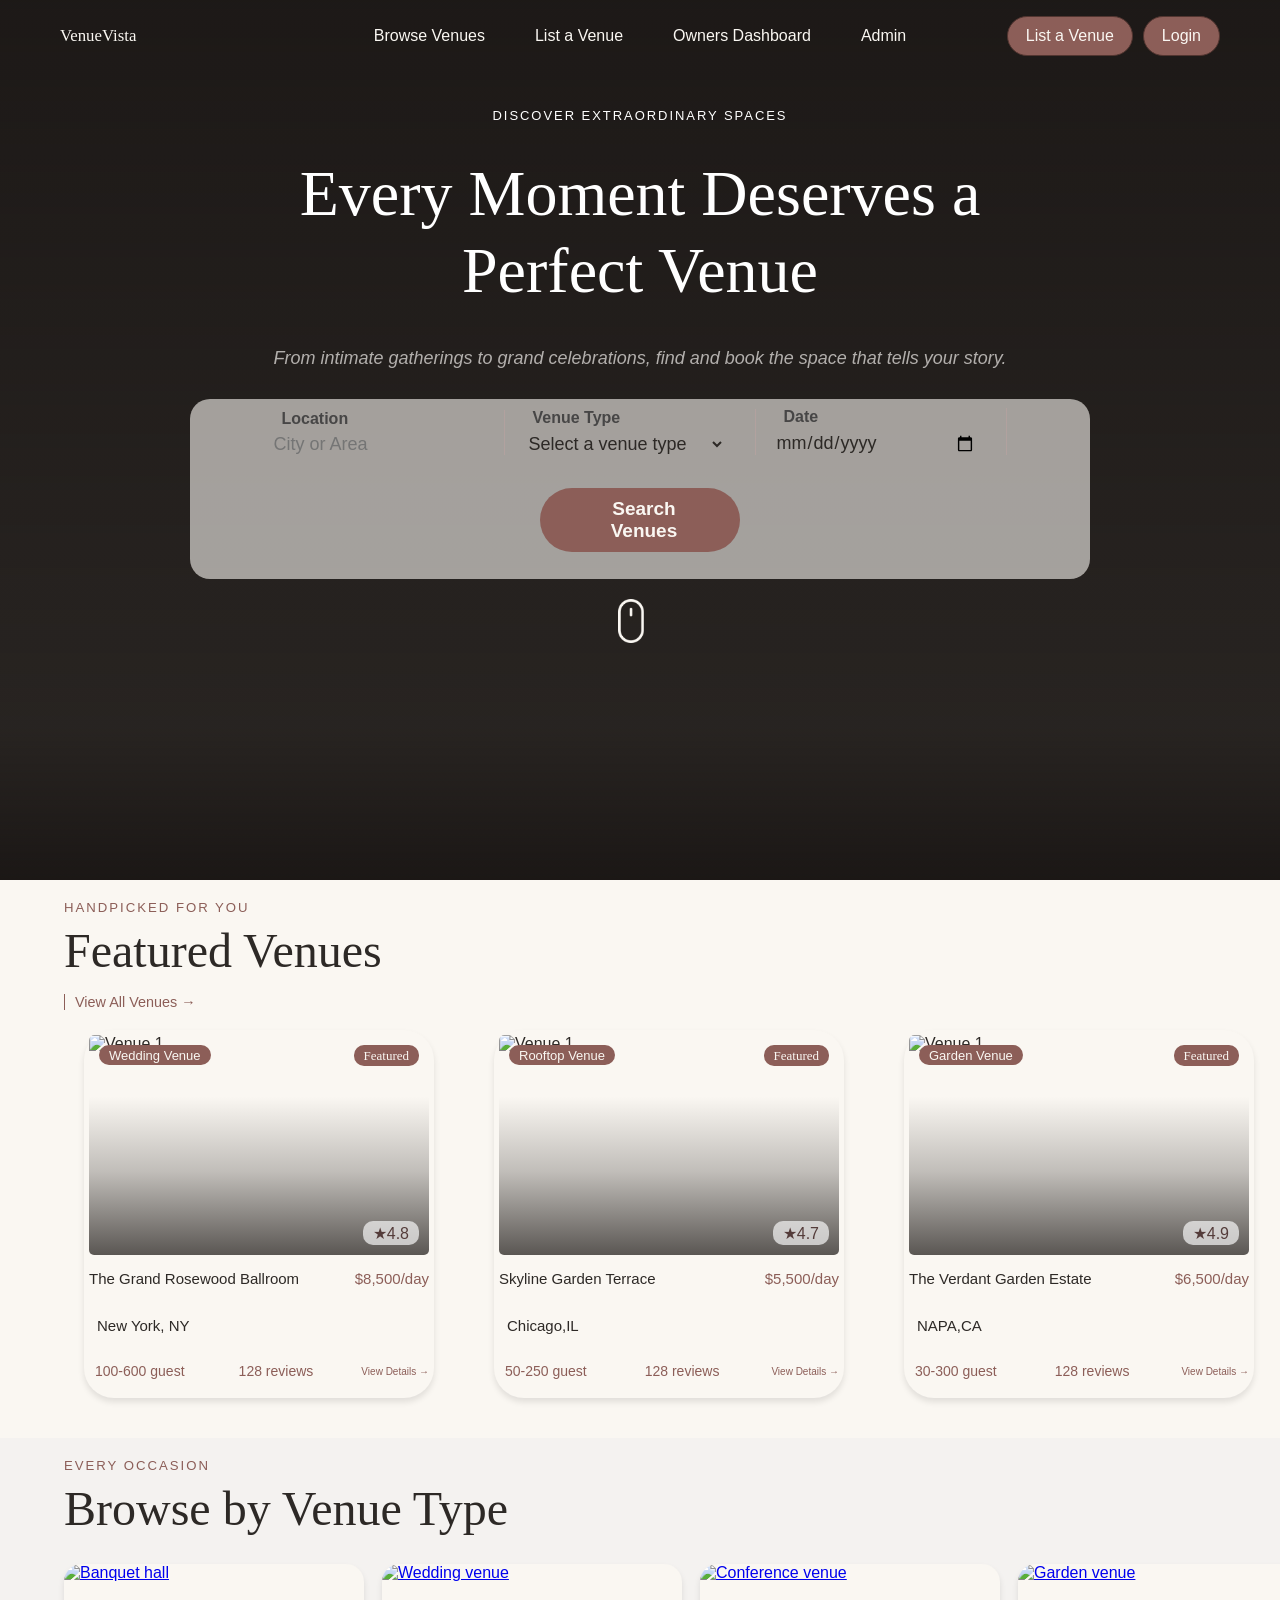
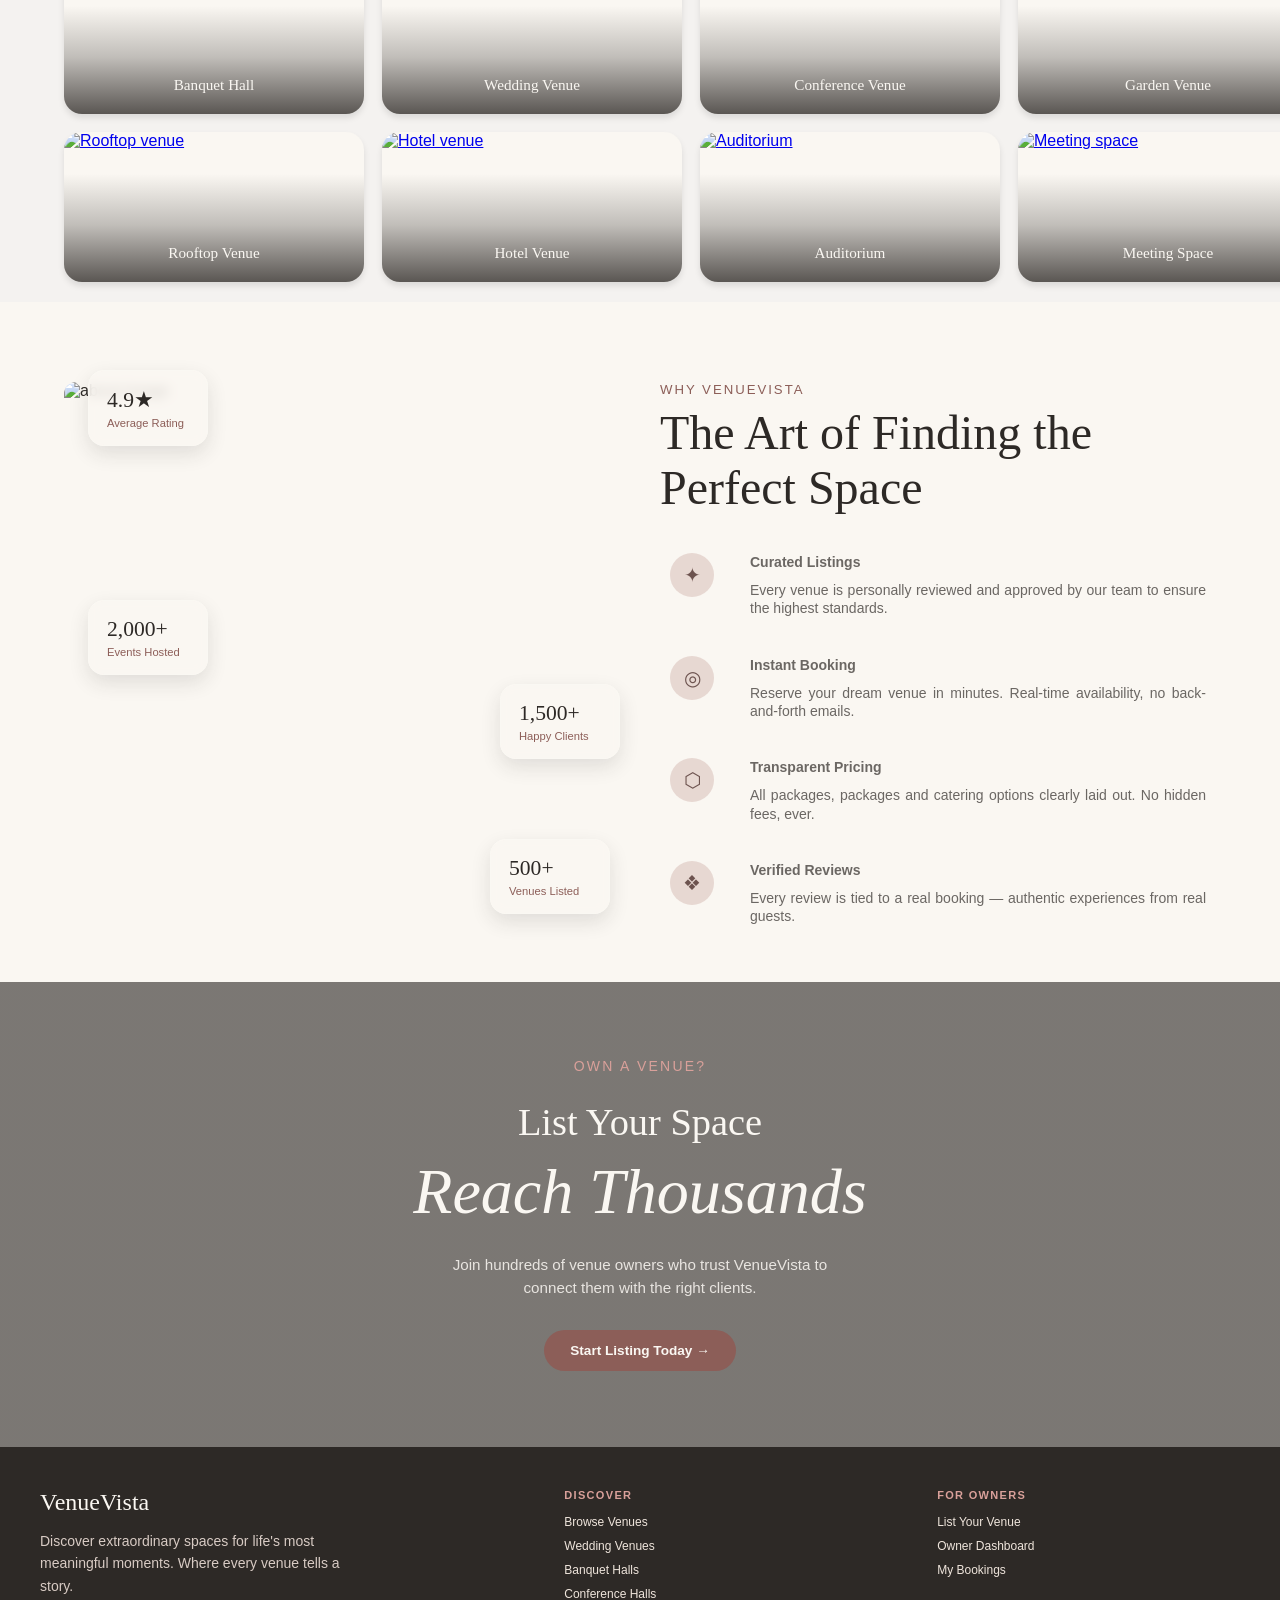
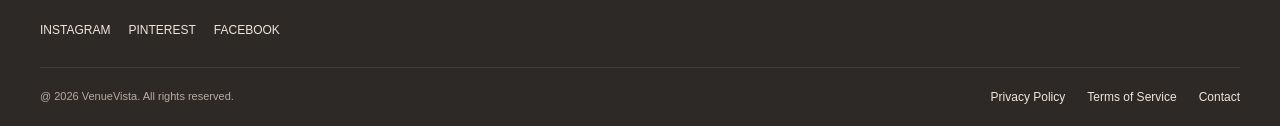
==== commit 513f5464: "Merge pull request #2 from BLOODHACKER123/homepage-css Update homepage styling and favicon" ====
--- a/frontend/index.html
+++ b/frontend/index.html
@@ -9,6 +9,7 @@
     <link rel="icon" type="image/x-icon" href="images/venuevista-logo.png" />
     <link rel="stylesheet" href="common.css" />
     <link rel="stylesheet" href="style.css" />
+    <script src="https://kit.fontawesome.com/YOUR_KIT_CODE.js" crossorigin="anonymous"></script>
   </head>
   <body>
 
@@ -35,7 +36,7 @@
         <p id="hero-title">DISCOVER EXTRAORDINARY SPACES</p>
         <h1 id="hero-heading">Every Moment Deserves a Perfect Venue</h1>
         <p id="hero-description">
-          From intimate gatherings to grand celebrations — find and book the
+          From intimate gatherings to grand celebrations, find and book the
           space that tells your story.
         </p>
 
@@ -94,7 +95,7 @@
 
           <div id="search-btn-container">
             <button id="search-venues-button" type="submit">
-              <i class="fa-solid fa-magnifying-glass" aria-hidden="true"></i>
+              <i class="fa-regular fa-magnifying-glass"></i>
               Search Venues
             </button>
           </div>
@@ -142,7 +143,7 @@
                 <i class="fa-solid fa-comment-dots" aria-hidden="true"></i> 128
                 reviews
               </p>
-              <a href="search.html">view Details → </a>
+              <a href="search.html">View Details → </a>
             </div>
           </div>
 
@@ -175,7 +176,7 @@
                 <i class="fa-solid fa-comment-dots" aria-hidden="true"></i> 128
                 reviews
               </p>
-              <a href="search.html">view Details → </a>
+              <a href="search.html">View Details → </a>
             </div>
           </div>
 
@@ -208,7 +209,7 @@
                 <i class="fa-solid fa-comment-dots" aria-hidden="true"></i> 128
                 reviews
               </p>
-              <a href="search.html">view Details → </a>
+              <a href="search.html">View Details → </a>
             </div>
           </div>
           
@@ -297,7 +298,7 @@
               <p>Every venue is personally reviewed and approved by our team to ensure the highest standards.</p>
             </div>
           </div>
-
+          <br>
           <div class="detail-text">
             <div>◎</div>
             <div>
@@ -305,7 +306,7 @@
               <p>Reserve your dream venue in minutes. Real-time availability, no back-and-forth emails.</p>
             </div>
           </div>
-
+          <br>
           <div class="detail-text">
             <div>⬡</div>
             <div>
@@ -313,7 +314,7 @@
               <p>All packages, packages and catering options clearly laid out. No hidden fees, ever.</p>
             </div>
           </div>
-
+          <br>
           <div class="detail-text">
             <div>❖</div>
             <div>
--- a/frontend/style.css
+++ b/frontend/style.css
@@ -72,6 +72,7 @@
 
 #hero-section #nav-buttons {
   display: flex;
+  font-family: Arial, Helvetica, sans-serif;
   gap: 10px;
   justify-self: end;
 }
@@ -175,28 +176,29 @@
 }
 
 #hero-title {
-  font-size: 14px;
-  font-family: Inter, sans-serif;
+  font-size: 13px;
+  font-weight:bolder;
+  font-family: Arial, Helvetica, sans-serif;
   letter-spacing: 0.15em;
   font-weight: 100;
 }
 
 #hero-heading {
-  font-family: Cormorant-Garamond,serif;
+  font-family:'Times New Roman', Times, serif;
   font-size: clamp(2.5rem, 5vw, 5.5rem);
   margin: 20px 0;
   line-height: 1.2;
   max-width: 800px;
   align-self: center;
   justify-self: center;
-  font-weight: 100;
+  font-weight:lighter;
 }
 
 #hero-description {
   font-size: 18px;
   margin-bottom: 30px;
   font-family: Inter, sans-serif;
-  color: #faf7f2b3;
+  color: #f0ede9b3;
   font-style: italic;
 }
 
@@ -205,9 +207,10 @@
   flex-direction: column;
   justify-content: center;
   align-items: center;
-  background-color: rgba(250, 247, 242, 0.7);
-  width: min(800px, 85vw);
+  background-color: rgba(250, 247, 242, 0.6);
+  width: 900px;
   margin: 0 auto;
+  height: 180px;
   padding: 5px 20px;
   border-radius: 20px;
   box-sizing: border-box;
@@ -221,7 +224,7 @@
   justify-content: center;
   align-items: end;
   width: 100%;
-  padding: 12px;
+  padding: 15px;
 }
 
 #location-search,
@@ -230,12 +233,13 @@
   display: flex;
   flex-direction: column;
   align-items: flex-start;
-  min-width: 180px;
-  color: #2d2926b3;
+  min-width: 200px;
+  color: rgb(71, 70, 70);
   border-right: 1px solid #d4a5a54d;
-  font-family: Inter, sans-serif;
-  font-weight: 700;
-  padding-right: 20px;
+  font-family: Arial, Helvetica, sans-serif;
+  font-weight: 600;
+  font-size: 16px;
+  padding-right: 30px;
 }
 
 #location-search p,
@@ -250,11 +254,10 @@
 #location-search input,
 #venue-type-select,
 #date-search input {
-  width: 100%;
-  min-width: 180px;
+  width: 200px;
   padding: 0 0;
   border-radius: 12px;
-  font-size: 16px;
+  font-size: 18px;
   box-sizing: border-box;
   border: none;
   background-color: transparent;
@@ -275,8 +278,9 @@
   width: 100%;
   max-width: 200px;
   padding: 10px 30px;
-  font-size: 16px;
+  font-size: 19px;
   border-radius: 50px;
+  font-weight: bold;
   background-color: #8c5e58;
   color: #faf7f2;
   border: none;
@@ -317,6 +321,10 @@
   #date-search input {
     width: 100%;
   }
+}
+
+.fa-regular.fa-magnifying-glass{
+  color:#ffffff;
 }
 
 #mouse-image img{
@@ -395,6 +403,7 @@
 .featured-venue-card {
   padding: 5px;
   margin: 20px;
+  width: 350px;
   background-color: #faf7f2;
   border-radius: 30px;
   box-shadow: 0px 4px 6px rgba(0, 0, 0, 0.1);
@@ -421,7 +430,7 @@
   position: relative;
   border-radius: 5px;
   overflow: hidden;
-  height:200px;
+  height:220px;
 }
 
 .featured-venue-card-image::after {
@@ -481,7 +490,7 @@
   width: fit-content;
   padding: 2.5px 10px;
   font-size: medium;
-  color:#080807;
+  color:#543c3a;
   position: absolute;
   bottom: 10px;
   right: 10px;
@@ -501,6 +510,7 @@
 .hall-details p {
   display: inline-flex;
   align-items: center;
+  font-size: 14px;
   gap: 6px;
 }
 
@@ -533,11 +543,11 @@
 #browse-venue-type {
   padding: 20px 5vw;
   color: #2d2926;
-  background: #efe5dc;
+  background: #f4f2f0;
 }
 
 #venue-card-container {
-  max-width: 1200px;
+  max-width: 1400px;
   margin: 0 auto;
 }
 
@@ -568,7 +578,8 @@
 .venue-type-card {
   display: block;
   position: relative;
-  min-width: 0;
+  width: 300px;
+  height: 150px;
   overflow: hidden;
   border-radius: 18px;
   box-shadow: 0px 4px 6px rgba(0, 0, 0, 0.1);
@@ -725,12 +736,12 @@
 
   #about-image-container img {
     width: 100%;
-    height: 440px;
+    height: 500px;
     margin-left: 0;
   }
 
   .details-box {
-    min-width: 100px;
+    width:auto;
     padding: 12px 14px;
     font-size: 1.1rem;
   }
@@ -766,7 +777,7 @@
   color: #2d2926b3;
   line-height: 1.3;
   text-align: justify;
-  font-weight: 100;
+  font-weight: 120;
 }
 
 .detail-text > div:first-child {
@@ -778,7 +789,7 @@
   justify-content: center;
   border-radius: 50%;
   background-color: #aa70673b;
-  color: #8c5e58;
+  color: #6d534f;
   font-size: 1.25rem;
   line-height: 1;
   margin: 10px;
@@ -815,7 +826,7 @@
   position: relative;
   isolation: isolate;
   overflow: hidden;
-  min-height: 455px;
+  min-height: 465px;
   display: grid;
   place-items: center;
   color: #faf7f2;
